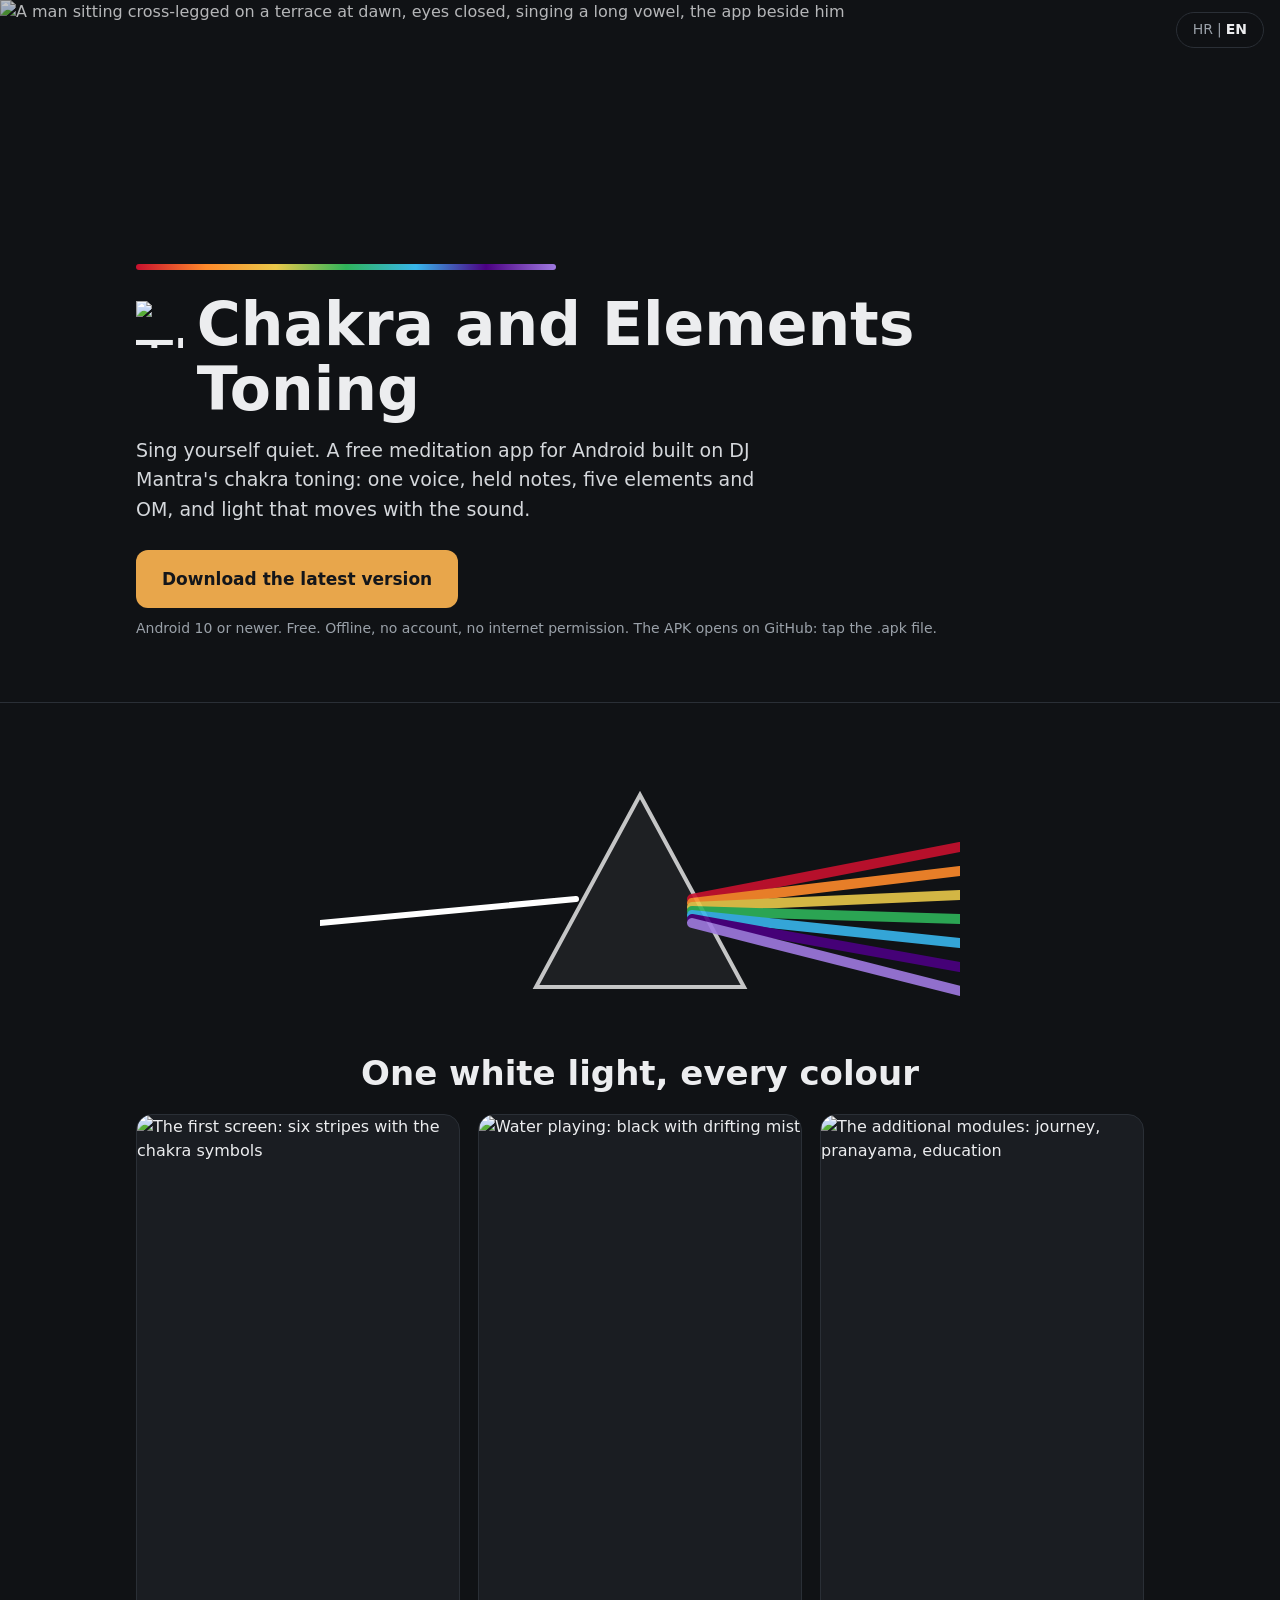
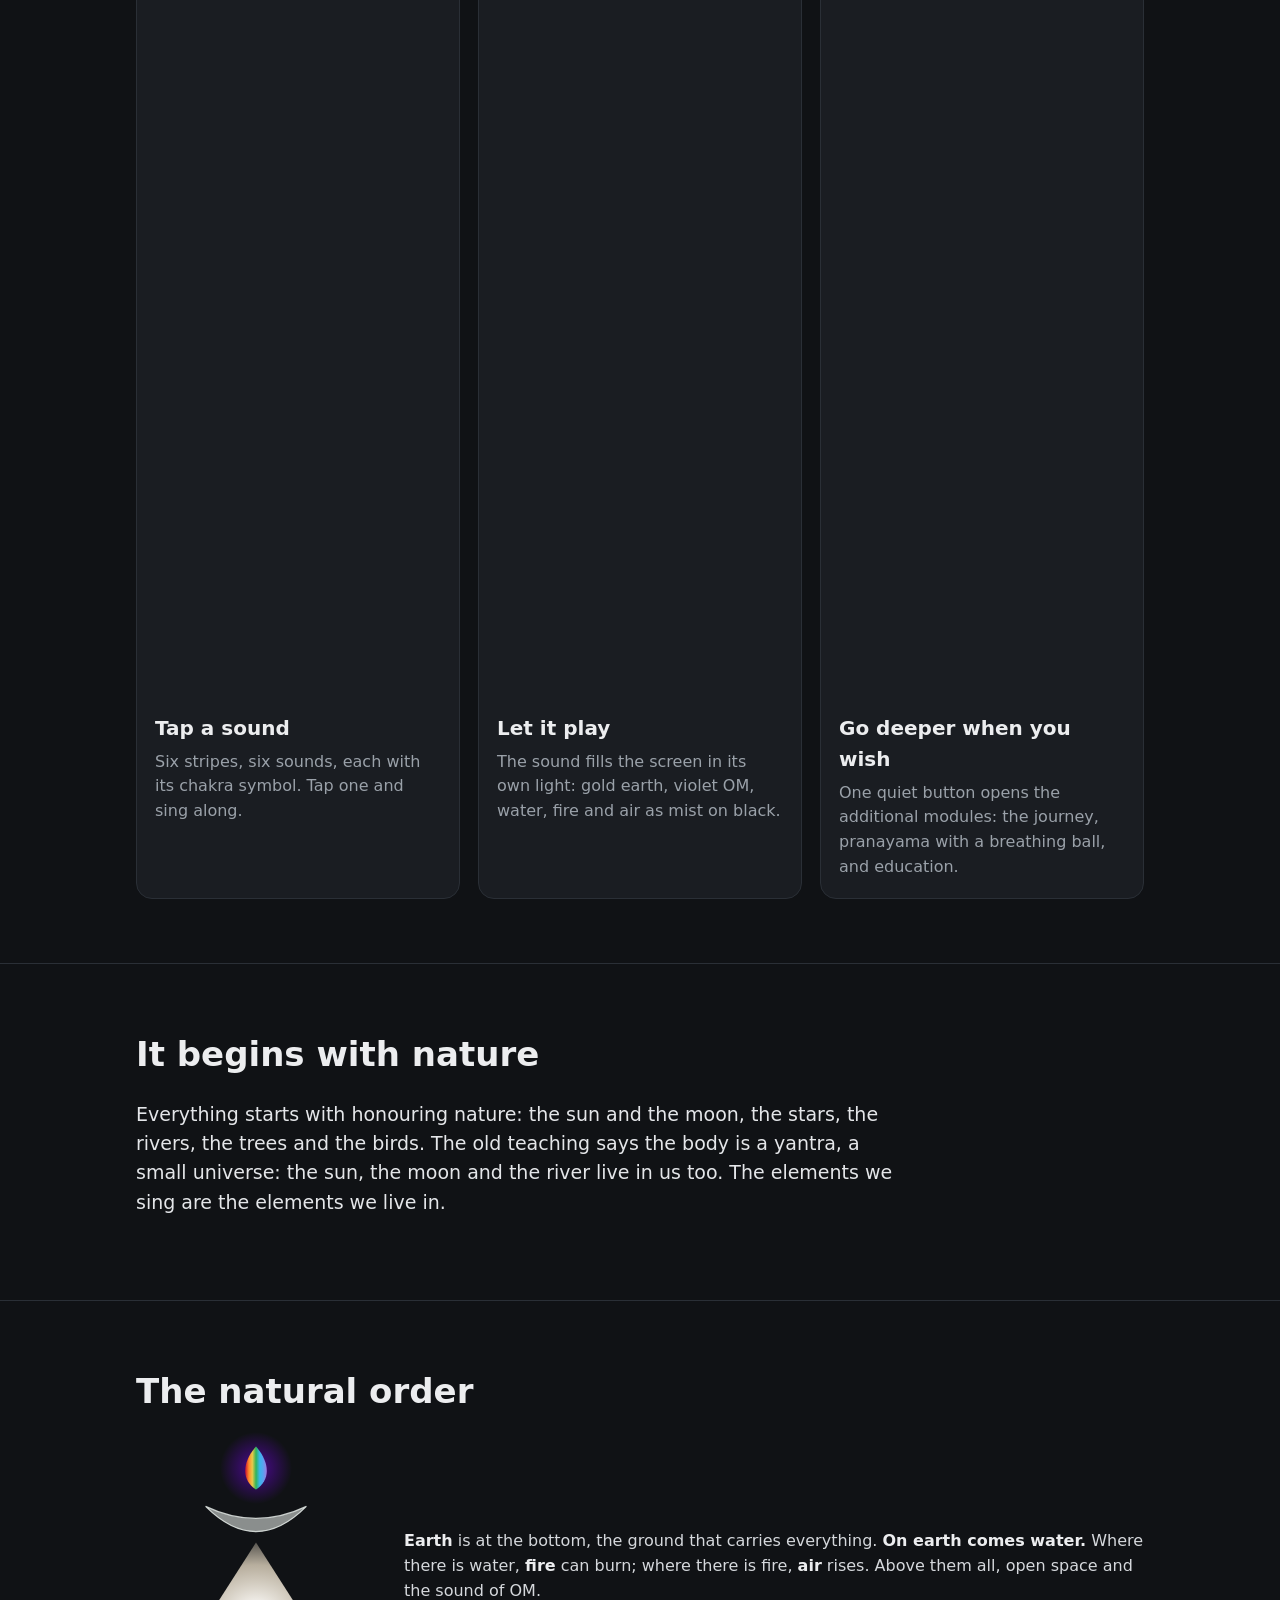
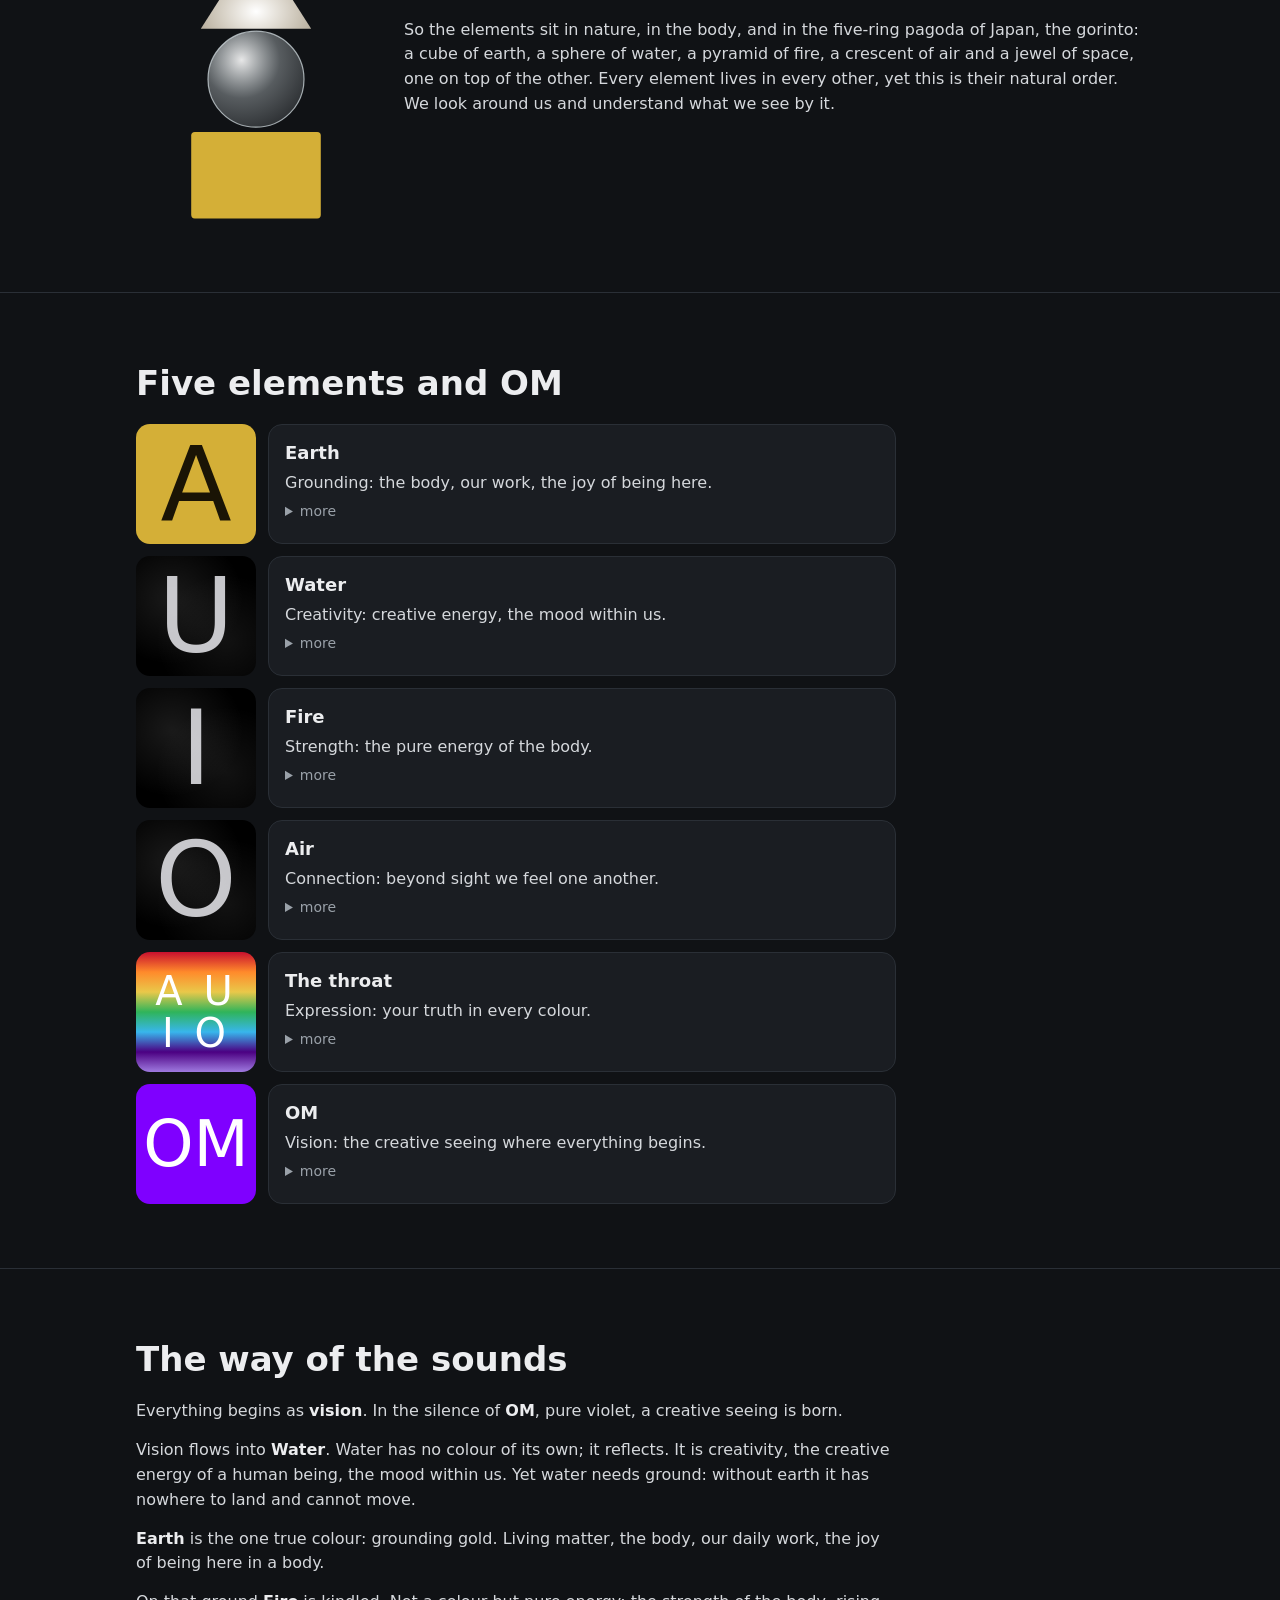
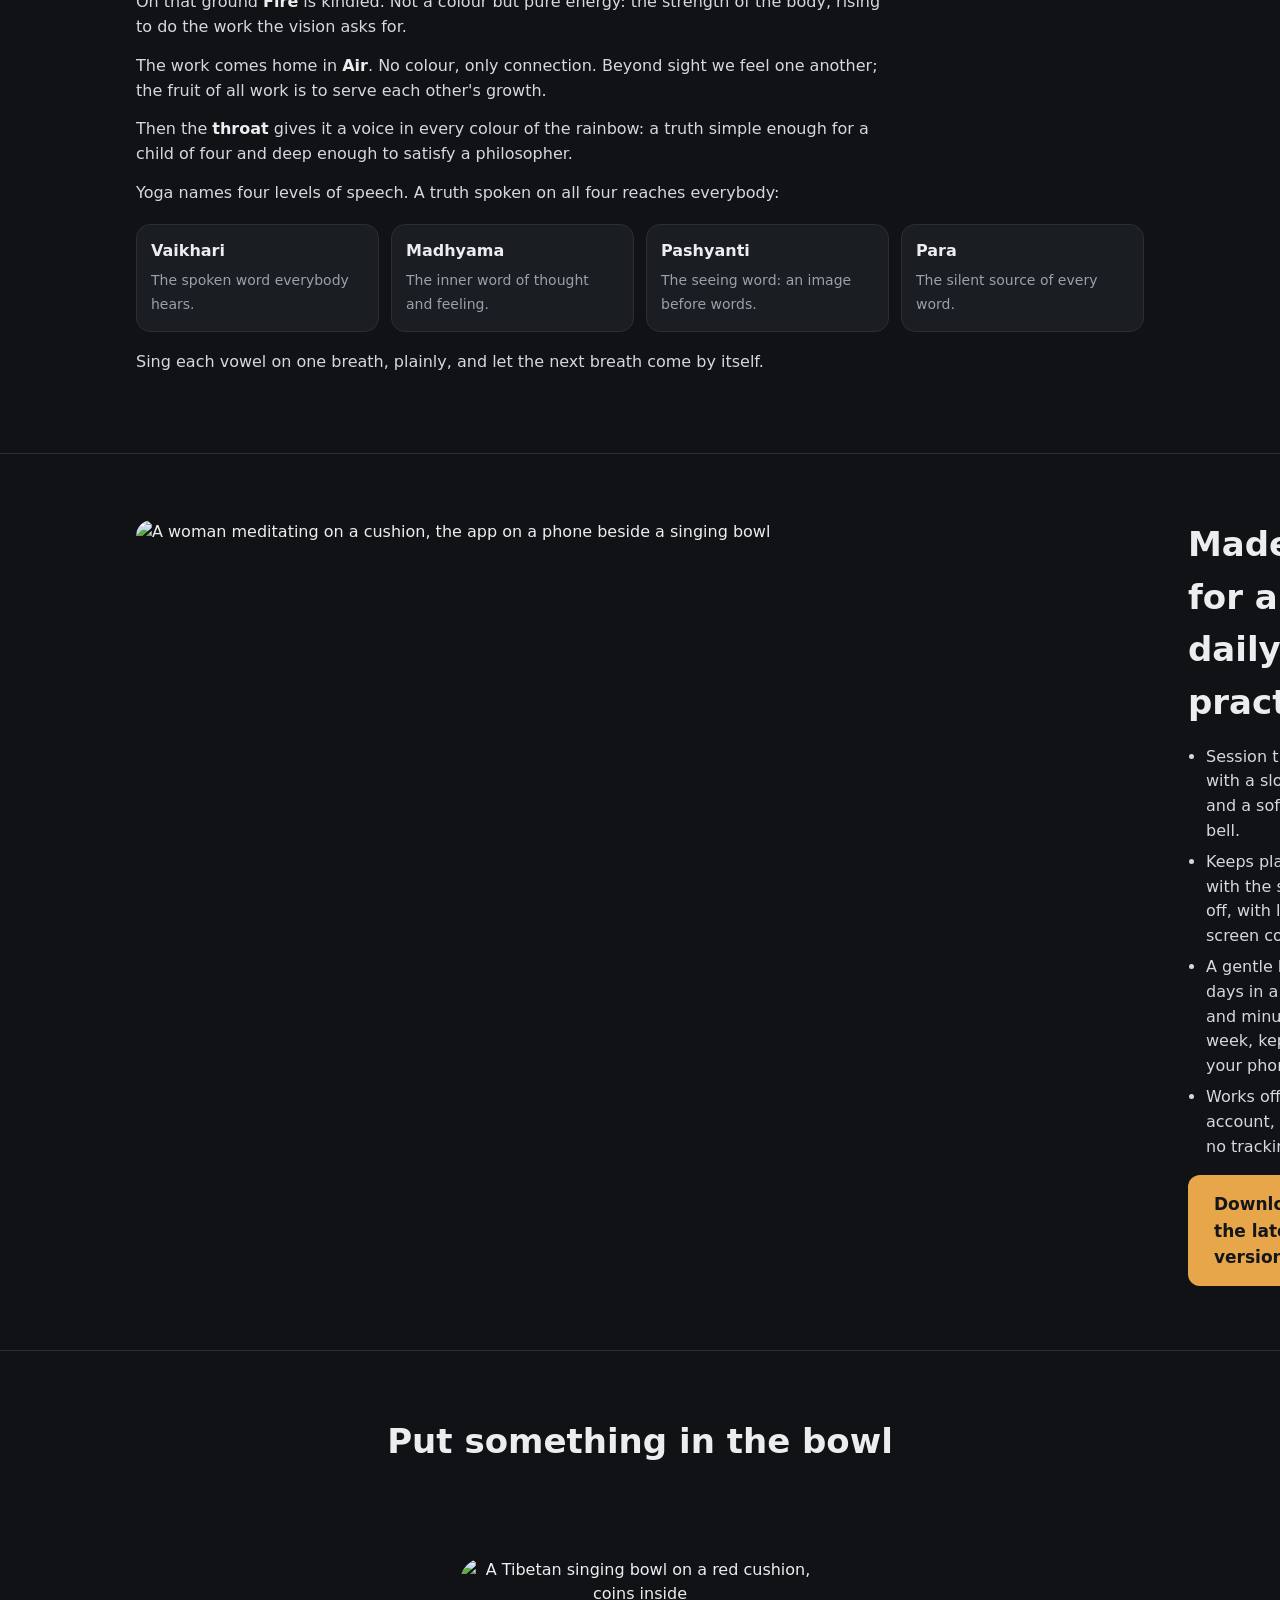
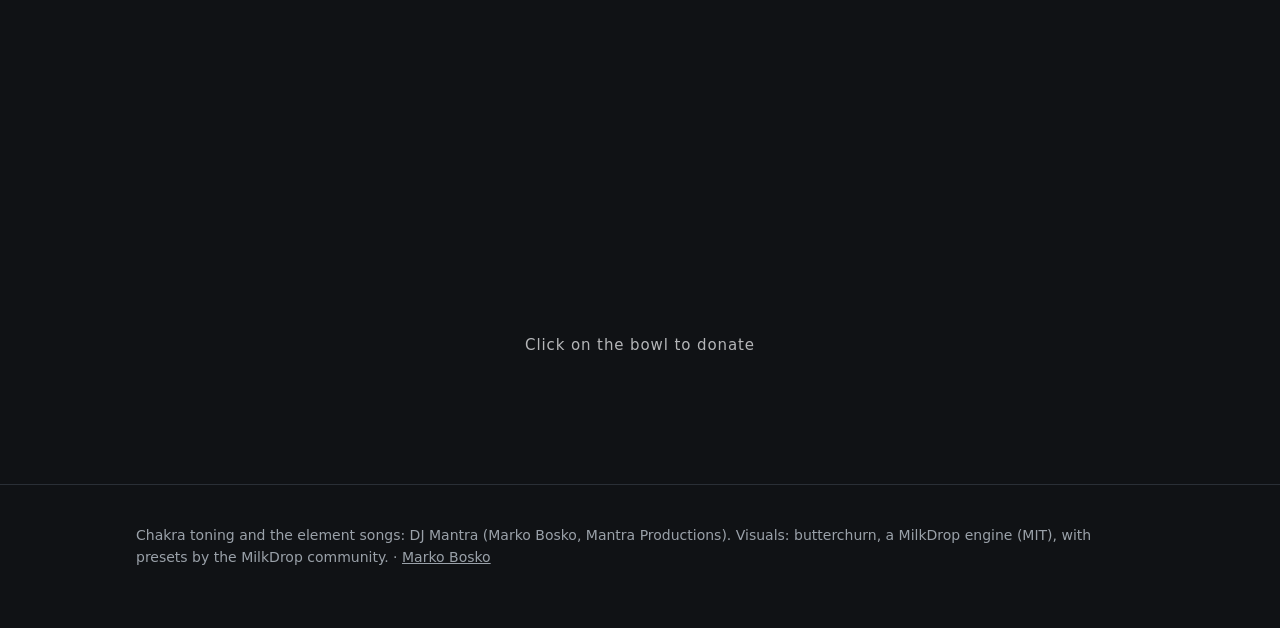
==== site/index.html @ ab8f908b "Site: the icon (six stripes in a circle) beside the title, centred on its first line, same left marg" ====
<!doctype html>
<html lang="en" data-lang="en">
<head>
<meta charset="utf-8">
<meta name="viewport" content="width=device-width, initial-scale=1">
<!-- SEO (MANTRA_MANIFEST kits/seo; TAKEOVER "SEO checklist"): the HR page is generated by tools/build_site.py -->
<title>Chakra and Elements Toning: free chakra toning meditation app for Android</title>
<meta name="description" content="Sing the five elements and OM with DJ Mantra's chakra toning: a guided toning with MilkDrop visuals, element sounds to sing along, a breath circle and a soft bell. Free, offline, no account.">
<link rel="canonical" href="https://chakra-and-elements-toning.pages.dev/">
<link rel="alternate" hreflang="en" href="https://chakra-and-elements-toning.pages.dev/">
<link rel="alternate" hreflang="hr" href="https://chakra-and-elements-toning.pages.dev/hr/">
<link rel="alternate" hreflang="x-default" href="https://chakra-and-elements-toning.pages.dev/">
<meta name="robots" content="index, follow, max-image-preview:large">
<meta name="author" content="Marko Bosko (DJ Mantra), Mantra Productions">
<meta name="theme-color" content="#101215">
<meta property="og:type" content="website">
<meta property="og:site_name" content="Chakra and Elements Toning">
<meta property="og:locale" content="en_US">
<meta property="og:locale:alternate" content="hr_HR">
<meta property="og:url" content="https://chakra-and-elements-toning.pages.dev/">
<meta property="og:title" content="Chakra and Elements Toning: sing the five elements and OM">
<meta property="og:description" content="A free meditation app for Android on DJ Mantra's chakra toning. Offline, no account.">
<meta property="og:image" content="https://chakra-and-elements-toning.pages.dev/img/og.jpg">
<meta property="og:image:width" content="1200">
<meta property="og:image:height" content="630">
<meta property="og:image:alt" content="A man singing a long vowel on a terrace at dawn">
<meta name="twitter:card" content="summary_large_image">
<meta name="twitter:title" content="Chakra and Elements Toning">
<meta name="twitter:description" content="A free meditation app for Android on DJ Mantra's chakra toning. Offline, no account.">
<meta name="twitter:image" content="https://chakra-and-elements-toning.pages.dev/img/og.jpg">
<link rel="icon" href="/favicon.ico?v=4" sizes="any">
<link rel="icon" type="image/svg+xml" href="/logo.svg?v=4">
<link rel="icon" type="image/png" sizes="32x32" href="/favicon-32.png?v=4">
<link rel="icon" type="image/png" sizes="192x192" href="/icon-192.png?v=4">
<link rel="apple-touch-icon" href="/icon-180.png?v=4">
<link rel="preload" as="image" href="/img/hero.webp" type="image/webp" fetchpriority="high">
<script type="application/ld+json">{"@context":"https://schema.org","@graph":[
 {"@type":"MobileApplication","@id":"https://chakra-and-elements-toning.pages.dev/#app","name":"Chakra and Elements Toning","alternateName":"Chakra and Elements Toning (Mantra)","url":"https://chakra-and-elements-toning.pages.dev/","description":"A free meditation app for Android on DJ Mantra's chakra toning: a guided toning with MilkDrop visuals, the five elements and OM to sing along, a breath circle and a soft bell.","applicationCategory":"HealthApplication","applicationSubCategory":"Meditation","operatingSystem":"Android 10+","inLanguage":["en","hr"],"isAccessibleForFree":true,"offers":{"@type":"Offer","price":"0","priceCurrency":"EUR"},"downloadUrl":"https://github.com/markoboskoauroville/CHAKRA_ELEMENTS_TONING/releases/latest","installUrl":"https://github.com/markoboskoauroville/CHAKRA_ELEMENTS_TONING/releases/latest","image":"https://chakra-and-elements-toning.pages.dev/img/og.jpg","screenshot":["https://chakra-and-elements-toning.pages.dev/img/start.webp","https://chakra-and-elements-toning.pages.dev/img/journey.webp","https://chakra-and-elements-toning.pages.dev/img/modules.webp"],"author":{"@id":"https://chakra-and-elements-toning.pages.dev/#marko"},"publisher":{"@id":"https://chakra-and-elements-toning.pages.dev/#org"}},
 {"@type":"Organization","@id":"https://chakra-and-elements-toning.pages.dev/#org","name":"Mantra Productions","url":"https://markobosko.pages.dev","logo":"https://chakra-and-elements-toning.pages.dev/icon-512.png","founder":{"@id":"https://chakra-and-elements-toning.pages.dev/#marko"}},
 {"@type":"Person","@id":"https://chakra-and-elements-toning.pages.dev/#marko","name":"Marko Bosko","alternateName":"DJ Mantra","url":"https://markobosko.pages.dev"},
 {"@type":"WebSite","@id":"https://chakra-and-elements-toning.pages.dev/#site","url":"https://chakra-and-elements-toning.pages.dev/","name":"Chakra and Elements Toning","inLanguage":["en","hr"],"potentialAction":{"@type":"DonateAction","name":"Put something in the bowl","target":"https://revolut.me/mbosko0612"}}
]}</script>
<!-- /SEO -->
<style>
:root{--ground:#101215;--panel:#1A1D22;--line:#2A2F36;--text:#ECEDEF;--dim:#9AA1A9;--amber:#E8A64B;
  --earth:#D4AF37;--water:#DCE6EA;--fire:#FFF1D8;--air:#EEF4F1;--om:#7F00FF;
  --rainbow:linear-gradient(90deg,#C8102E,#FF8A2B,#E9C84A,#2FB45A,#38B6EC,#5AA2F0,#9F7AE0)}
*{box-sizing:border-box}
html,body{margin:0;background:var(--ground);color:var(--text);font-family:system-ui,-apple-system,"Segoe UI",Roboto,sans-serif;line-height:1.55}
img{max-width:100%;display:block}
.wrap{max-width:1040px;margin:0 auto;padding:0 16px}
.hero{position:relative;min-height:min(78vh,760px);padding-top:72px;display:flex;align-items:flex-end;overflow:hidden}
.hero img.bg{position:absolute;inset:0;width:100%;height:100%;object-fit:cover;opacity:.75}
.hero:after{content:"";position:absolute;inset:0;background:linear-gradient(180deg,rgba(16,18,21,0) 35%,rgba(16,18,21,.95))}
.hero .wrap{position:relative;z-index:1;padding-bottom:48px}
h1{font-size:clamp(34px,6vw,60px);line-height:1.08;margin:0 0 14px;font-weight:600}
h2{font-size:clamp(24px,3.6vw,34px);margin:0 0 14px;font-weight:600}
.lead{font-size:19px;color:#D5D8DC;max-width:640px;margin:0 0 26px}
.btn{display:inline-block;background:var(--amber);color:#14161A;font-weight:700;text-decoration:none;padding:16px 26px;border-radius:12px;font-size:17px}
.small{color:var(--dim);font-size:14px;margin-top:10px}
.rainbow{height:6px;width:min(420px,70%);border-radius:3px;margin:0 0 22px;background:linear-gradient(90deg,#C8102E,#FF8A2B,#E9C84A,#2FB45A,#38B6EC,#4B0082,#9F7AE0)}
.prism{display:block;width:100%;max-width:640px;margin:0 auto}
.stripes i{flex:1;height:6px;border-radius:3px;max-width:90px}
section{padding:64px 0;border-top:1px solid var(--line)}
.grid{display:grid;grid-template-columns:repeat(auto-fit,minmax(260px,1fr));gap:18px}
.card{background:var(--panel);border:1px solid var(--line);border-radius:16px;overflow:hidden}
.card img{aspect-ratio:3/4;width:100%;object-fit:cover;object-position:top}
.card .txt{padding:18px}
.card h3{margin:0 0 6px;font-size:20px}
.card p{margin:0;color:var(--dim)}
.el{display:grid;grid-template-columns:repeat(auto-fit,minmax(170px,1fr));gap:12px}
.el div{border-radius:14px;padding:16px;background:var(--panel);border:1px solid var(--line)}
.el b{font-size:30px;font-weight:300;display:block}
.el span{color:var(--dim);font-size:14px}
.split{display:grid;grid-template-columns:1fr 1fr;gap:28px;align-items:center}
@media (max-width:760px){.split{grid-template-columns:1fr}}
ul.feat{padding-left:18px;color:#D5D8DC} ul.feat li{margin:6px 0}
footer{padding:40px 0 60px;color:var(--dim);font-size:14px;border-top:1px solid var(--line)}
footer a{color:var(--dim)}
html[data-lang="en"] [lang="hr"],html[data-lang="hr"] [lang="en"]{display:none}
.langsw{position:fixed;top:12px;right:16px;z-index:50;background:rgba(16,18,21,.7);border:1px solid var(--line);border-radius:999px;padding:6px 12px;font-size:14px;color:var(--dim)}
.langsw a{color:inherit;text-decoration:none;padding:0 4px}
.langsw a.on{color:var(--text);font-weight:700}
.el b.water{color:transparent;background:linear-gradient(180deg,#fff,#9fb3bb 55%,#fff);-webkit-background-clip:text;background-clip:text}
.el b.fire{color:#FFF1D8;text-shadow:0 0 12px rgba(255,241,216,.8)}
.el b.air{color:rgba(238,244,241,.85);text-shadow:0 0 18px rgba(238,244,241,.5)}
.flow p{max-width:760px;color:#D5D8DC;margin:0 0 14px}
.flow b{color:var(--text)}
.levels{display:grid;grid-template-columns:repeat(auto-fit,minmax(200px,1fr));gap:12px;margin:18px 0}
.levels div{background:var(--panel);border:1px solid var(--line);border-radius:14px;padding:14px}
.levels b{display:block;margin-bottom:4px}
.levels span{color:var(--dim);font-size:14px}

.brand{position:absolute;top:12px;left:16px;z-index:50;display:block}
.brand img{display:block;width:40px;height:40px}
.order{display:grid;grid-template-columns:minmax(160px,240px) 1fr;gap:28px;align-items:center}
@media (max-width:640px){.order{grid-template-columns:1fr}.order svg{width:180px;margin:0 auto}}
.order svg{width:100%;height:auto}
.order p{color:#D5D8DC;margin:0 0 14px}
.order b{color:var(--text)}
.nature{font-size:19px;color:#E4E6E9;max-width:760px}

.letters{display:flex;flex-direction:column;gap:12px;max-width:760px}
.lrow{display:flex;gap:12px;align-items:stretch}
.lbox{flex:none;width:120px;height:120px;border-radius:14px;display:flex;align-items:center;justify-content:center;font-weight:300;font-size:104px;line-height:1;overflow:hidden;position:relative}
.lbox .l4{font-size:40px;line-height:1.05;text-align:center;letter-spacing:4px}
.b-earth{background:#D4AF37;color:#1A1405}
.b-mist{background:radial-gradient(ellipse at 30% 35%,rgba(255,255,255,.10),transparent 60%),radial-gradient(ellipse at 75% 70%,rgba(255,255,255,.07),transparent 55%),#000;color:rgba(240,240,245,.82)}
.b-rainbow{background:linear-gradient(180deg,#C8102E,#FF8A2B,#E9C84A,#2FB45A,#38B6EC,#4B0082,#9F7AE0);color:#fff}
.b-om{background:#7F00FF;color:#fff;font-size:64px}
.lexp{flex:1;background:var(--panel);border:1px solid var(--line);border-radius:14px;padding:14px 16px;min-width:0}
.lexp h3{margin:0 0 4px;font-size:18px}
.lexp p{margin:0;color:#D5D8DC}
.lexp details{margin-top:6px} .lexp summary{color:var(--dim);cursor:pointer;font-size:14px}
.lexp details p{margin-top:6px;color:var(--dim)}
@media (max-width:480px){.lbox{width:84px;height:84px;font-size:72px}.lbox .l4{font-size:28px}.b-om{font-size:44px}}

/* the icon on the title's first line, centred on its middle; same left margin as the page (Marko 10.11.2026) */
.titleRow{display:flex;align-items:flex-start;gap:14px;margin:0 0 14px}
.titleRow h1{margin:0}
.titleIcon{flex:none;width:.78em;height:.78em;margin-top:.15em;font-size:clamp(34px,6vw,60px)}
.brand{display:none}
</style>
</head>
<body>
<nav class="langsw" aria-label="Language"><a data-l="hr" href="/hr/" hreflang="hr">HR</a>|<a data-l="en" href="/" hreflang="en">EN</a></nav>
<header class="hero">
  <picture><source srcset="/img/hero.webp" type="image/webp"><img class="bg" src="/img/hero.jpg" width="1024" height="572" fetchpriority="high" alt="A man sitting cross-legged on a terrace at dawn, eyes closed, singing a long vowel, the app beside him"></picture>
  <div class="wrap">
    <div class="rainbow" role="presentation"></div>
    <div class="titleRow"><img class="titleIcon" src="/logo.svg?v=4" width="48" height="48" alt="The app icon: six stripes of the elements in a circle"><h1>Chakra and Elements Toning</h1></div>
    <p class="lead"><span lang="en">Sing yourself quiet. A free meditation app for Android built on DJ Mantra's chakra toning: one voice, held notes, five elements and OM, and light that moves with the sound.</span><span lang="hr">Otpjevaj se u tišinu. Besplatna aplikacija za meditaciju za Android na chakra toningu DJ Mantre: jedan glas, dugi tonovi, pet elemenata i OM, i svjetlo koje se miče sa zvukom.</span></p>
    <a class="btn" href="https://github.com/markoboskoauroville/CHAKRA_ELEMENTS_TONING/releases/latest" data-dl-app="chakratoning"><span lang="en">Download the latest version</span><span lang="hr">Preuzmi najnoviju verziju</span></a>
    <p class="small"><span lang="en">Android 10 or newer. Free. Offline, no account, no internet permission. The APK opens on GitHub: tap the .apk file.</span><span lang="hr">Android 10 ili noviji. Besplatno. Bez interneta, bez računa. APK se otvara na GitHubu: dodirni .apk datoteku.</span></p>
  </div>
</header>

<main>
<section><div class="wrap">
  <svg class="prism" viewBox="0 0 320 140" role="img" aria-label="One white light enters a prism and leaves as a rainbow">
    <line x1="0" y1="78" x2="128" y2="66" stroke="#FFFFFF" stroke-width="3" stroke-linecap="round"/>
    <polygon points="160,14 212,110 108,110" fill="rgba(255,255,255,.06)" stroke="rgba(255,255,255,.75)" stroke-width="2"/>
    <g stroke-width="5" stroke-linecap="round" opacity=".9">
      <line x1="186" y1="66" x2="320" y2="40" stroke="#C8102E"/><line x1="186" y1="68" x2="320" y2="52" stroke="#FF8A2B"/>
      <line x1="186" y1="70" x2="320" y2="64" stroke="#E9C84A"/><line x1="186" y1="72" x2="320" y2="76" stroke="#2FB45A"/>
      <line x1="186" y1="74" x2="320" y2="88" stroke="#38B6EC"/><line x1="186" y1="76" x2="320" y2="100" stroke="#4B0082"/>
      <line x1="186" y1="78" x2="320" y2="112" stroke="#9F7AE0"/>
    </g>
  </svg>
  <h2 style="text-align:center"><span lang="en">One white light, every colour</span><span lang="hr">Jedno bijelo svjetlo, sve boje</span></h2>
  <div class="grid">
    <div class="card"><picture><source srcset="/img/start.webp" type="image/webp"><img src="/img/start.jpg" alt="The first screen: six stripes with the chakra symbols" width="600" height="1180" loading="lazy" decoding="async"></picture><div class="txt"><h3><span lang="en">Tap a sound</span><span lang="hr">Dodirni zvuk</span></h3><p><span lang="en">Six stripes, six sounds, each with its chakra symbol. Tap one and sing along.</span><span lang="hr">Šest pruga, šest zvukova, svaki sa svojim simbolom čakre. Dodirni jedan i pjevaj.</span></p></div></div>
    <div class="card"><picture><source srcset="/img/journey.webp" type="image/webp"><img src="/img/journey.jpg" alt="Water playing: black with drifting mist" width="600" height="1180" loading="lazy" decoding="async"></picture><div class="txt"><h3><span lang="en">Let it play</span><span lang="hr">Pusti da svira</span></h3><p><span lang="en">The sound fills the screen in its own light: gold earth, violet OM, water, fire and air as mist on black.</span><span lang="hr">Zvuk ispuni ekran svojim svjetlom: zlatna zemlja, ljubičasti OM, voda, vatra i zrak kao magla na crnom.</span></p></div></div>
    <div class="card"><picture><source srcset="/img/modules.webp" type="image/webp"><img src="/img/modules.jpg" alt="The additional modules: journey, pranayama, education" width="600" height="1180" loading="lazy" decoding="async"></picture><div class="txt"><h3><span lang="en">Go deeper when you wish</span><span lang="hr">Idi dublje kad želiš</span></h3><p><span lang="en">One quiet button opens the additional modules: the journey, pranayama with a breathing ball, and education.</span><span lang="hr">Jedan tihi gumb otvara dodatne module: putovanje, pranayamu s loptom koja diše i učenje.</span></p></div></div>
  </div>
</div></section>

<section><div class="wrap">
  <h2><span lang="en">It begins with nature</span><span lang="hr">Sve počinje s prirodom</span></h2>
  <p class="nature"><span lang="en">Everything starts with honouring nature: the sun and the moon, the stars, the rivers, the trees and the birds. The old teaching says the body is a yantra, a small universe: the sun, the moon and the river live in us too. The elements we sing are the elements we live in.</span><span lang="hr">Sve počinje s poštovanjem prirode: sunca i mjeseca, zvijezda, rijeka, drveća i ptica. Stara mudrost kaže da je tijelo yantra, mali svemir: sunce, mjesec i rijeka žive i u nama. Elementi koje pjevamo su elementi u kojima živimo.</span></p>
</div></section>

<section><div class="wrap">
  <h2><span lang="en">The natural order</span><span lang="hr">Prirodni red</span></h2>
  <div class="order">
  <svg viewBox="0 0 200 330" role="img" aria-label="The five floors of the elements, earth at the bottom, air and space at the top">
    <defs>
      <linearGradient id="rbw" x1="0" x2="1"><stop offset="0" stop-color="#C8102E"/><stop offset=".17" stop-color="#FF8A2B"/><stop offset=".33" stop-color="#E9C84A"/><stop offset=".5" stop-color="#2FB45A"/><stop offset=".67" stop-color="#38B6EC"/><stop offset=".83" stop-color="#5AA2F0"/><stop offset="1" stop-color="#9F7AE0"/></linearGradient>
      <radialGradient id="wat" cx=".35" cy=".3" r=".8"><stop offset="0" stop-color="#FFFFFF" stop-opacity=".9"/><stop offset=".5" stop-color="#DCE6EA" stop-opacity=".35"/><stop offset="1" stop-color="#DCE6EA" stop-opacity=".12"/></radialGradient>
      <radialGradient id="fir" cx=".5" cy=".8" r=".9"><stop offset="0" stop-color="#FFFFFF"/><stop offset=".6" stop-color="#FFF1D8" stop-opacity=".7"/><stop offset="1" stop-color="#FFF1D8" stop-opacity=".15"/></radialGradient>
      <radialGradient id="om" cx=".5" cy=".5" r=".5"><stop offset="0" stop-color="#7F00FF" stop-opacity=".55"/><stop offset="1" stop-color="#7F00FF" stop-opacity="0"/></radialGradient>
    </defs>
    <circle cx="100" cy="30" r="30" fill="url(#om)"/>
    <g class="floor" data-el="ether"><path d="M100,12 C112,26 112,40 100,48 C88,40 88,26 100,12 Z" fill="url(#rbw)"/></g>
    <g class="floor" data-el="air"><path d="M58,62 Q100,104 142,62 Q100,82 58,62 Z" fill="#EEF4F1" fill-opacity=".55" stroke="#EEF4F1" stroke-opacity=".8"/></g>
    <g class="floor" data-el="fire"><path d="M100,92 L146,164 L54,164 Z" fill="url(#fir)"/></g>
    <g class="floor" data-el="water"><circle cx="100" cy="206" r="40" fill="url(#wat)" stroke="#DCE6EA" stroke-opacity=".7"/></g>
    <g class="floor" data-el="earth"><rect x="46" y="250" width="108" height="72" rx="3" fill="#D4AF37"/></g>
  </svg>
  <div>
    <p><span lang="en"><b>Earth</b> is at the bottom, the ground that carries everything. <b>On earth comes water.</b> Where there is water, <b>fire</b> can burn; where there is fire, <b>air</b> rises. Above them all, open space and the sound of OM.</span><span lang="hr"><b>Zemlja</b> je na dnu, tlo koje sve nosi. <b>Na zemlju dolazi voda.</b> Gdje ima vode, može gorjeti <b>vatra</b>; gdje ima vatre, diže se <b>zrak</b>. Iznad svega otvoreni prostor i zvuk Oma.</span></p>
    <p><span lang="en">So the elements sit in nature, in the body, and in the five-ring pagoda of Japan, the gorinto: a cube of earth, a sphere of water, a pyramid of fire, a crescent of air and a jewel of space, one on top of the other. Every element lives in every other, yet this is their natural order. We look around us and understand what we see by it.</span><span lang="hr">Tako elementi stoje u prirodi, u tijelu i u japanskoj pagodi od pet prstenova, gorinto: kocka zemlje, kugla vode, piramida vatre, polumjesec zraka i dragulj prostora, jedno na drugom. Svaki element živi u svakom drugom, ali ovo je njihov prirodni red. Gledamo oko sebe i po njemu razumijemo ono što vidimo.</span></p>
  </div>
  </div>
</div></section>

<section><div class="wrap">
  <h2><span lang="en">Five elements and OM</span><span lang="hr">Pet elemenata i OM</span></h2>
  <div class="letters">
    <div class="lrow">
      <div class="lbox b-earth" aria-hidden="true">A</div>
      <div class="lexp"><h3><span lang="en">Earth</span><span lang="hr">Zemlja</span></h3><p><span lang="en">Grounding: the body, our work, the joy of being here.</span><span lang="hr">Uzemljenje: tijelo, naš rad, radost što smo ovdje.</span></p>
        <details><summary><span lang="en">more</span><span lang="hr">više</span></summary><p><span lang="en">Gold, the one true colour. Living matter carries everything else; without ground, water has nowhere to land.</span><span lang="hr">Zlato, jedina prava boja. Živa materija nosi sve ostalo; bez tla voda nema gdje sletjeti.</span></p></details></div>
    </div>
    <div class="lrow">
      <div class="lbox b-mist" aria-hidden="true">U</div>
      <div class="lexp"><h3><span lang="en">Water</span><span lang="hr">Voda</span></h3><p><span lang="en">Creativity: creative energy, the mood within us.</span><span lang="hr">Kreativnost: stvaralačka energija, raspoloženje u nama.</span></p>
        <details><summary><span lang="en">more</span><span lang="hr">više</span></summary><p><span lang="en">No colour of its own, only reflection. It takes the shape of what holds it, and flows when it has ground to move on.</span><span lang="hr">Bez svoje boje, samo odraz. Poprima oblik onoga što je drži i teče kad ima tlo po kojem se kreće.</span></p></details></div>
    </div>
    <div class="lrow">
      <div class="lbox b-mist" aria-hidden="true">I</div>
      <div class="lexp"><h3><span lang="en">Fire</span><span lang="hr">Vatra</span></h3><p><span lang="en">Strength: the pure energy of the body.</span><span lang="hr">Snaga: čista energija tijela.</span></p>
        <details><summary><span lang="en">more</span><span lang="hr">više</span></summary><p><span lang="en">Not a colour but energy, kindled to do the work the vision asks for.</span><span lang="hr">Nije boja nego energija, upaljena da obavi posao koji vizija traži.</span></p></details></div>
    </div>
    <div class="lrow">
      <div class="lbox b-mist" aria-hidden="true">O</div>
      <div class="lexp"><h3><span lang="en">Air</span><span lang="hr">Zrak</span></h3><p><span lang="en">Connection: beyond sight we feel one another.</span><span lang="hr">Povezanost: iza vida osjećamo jedni druge.</span></p>
        <details><summary><span lang="en">more</span><span lang="hr">više</span></summary><p><span lang="en">No colour, only connection. The fruit of all work: we serve each other's growth.</span><span lang="hr">Bez boje, samo povezanost. Plod svakog rada: služimo rastu jedni drugih.</span></p></details></div>
    </div>
    <div class="lrow">
      <div class="lbox b-rainbow" aria-hidden="true"><span class="l4">A U<br>I O</span></div>
      <div class="lexp"><h3><span lang="en">The throat</span><span lang="hr">Grlo</span></h3><p><span lang="en">Expression: your truth in every colour.</span><span lang="hr">Izražavanje: tvoja istina u svim bojama.</span></p>
        <details><summary><span lang="en">more</span><span lang="hr">više</span></summary><p><span lang="en">Yoga knows four levels of speech, Vaikhari, Madhyama, Pashyanti and Para: a truth simple enough for a child of four and deep enough for a philosopher.</span><span lang="hr">Joga poznaje četiri razine govora, Vaikhari, Madhyama, Pashyanti i Para: istina dovoljno jednostavna za dijete od četiri godine i dovoljno duboka za filozofa.</span></p></details></div>
    </div>
    <div class="lrow">
      <div class="lbox b-om" aria-hidden="true">OM</div>
      <div class="lexp"><h3><span lang="en">OM</span><span lang="hr">OM</span></h3><p><span lang="en">Vision: the creative seeing where everything begins.</span><span lang="hr">Vizija: stvaralačko viđenje gdje sve počinje.</span></p>
        <details><summary><span lang="en">more</span><span lang="hr">više</span></summary><p><span lang="en">Pure violet. From vision flows water, earth carries it, fire does the work, air connects, the throat speaks.</span><span lang="hr">Čista ljubičasta. Iz vizije teče voda, zemlja je nosi, vatra radi, zrak povezuje, grlo govori.</span></p></details></div>
    </div>
  </div>
</div></section>

<section class="flow"><div class="wrap">
  <h2><span lang="en">The way of the sounds</span><span lang="hr">Put zvukova</span></h2>
  <p><span lang="en">Everything begins as <b>vision</b>. In the silence of <b>OM</b>, pure violet, a creative seeing is born.</span><span lang="hr">Sve počinje kao <b>vizija</b>. U tišini <b>Oma</b>, čiste ljubičaste, rađa se stvaralačko viđenje.</span></p>
  <p><span lang="en">Vision flows into <b>Water</b>. Water has no colour of its own; it reflects. It is creativity, the creative energy of a human being, the mood within us. Yet water needs ground: without earth it has nowhere to land and cannot move.</span><span lang="hr">Vizija se ulijeva u <b>Vodu</b>. Voda nema svoju boju, ona odražava. Ona je kreativnost, stvaralačka energija čovjeka, raspoloženje u nama. Ali voda treba tlo: bez zemlje nema gdje sletjeti i ne može teći.</span></p>
  <p><span lang="en"><b>Earth</b> is the one true colour: grounding gold. Living matter, the body, our daily work, the joy of being here in a body.</span><span lang="hr"><b>Zemlja</b> je jedina prava boja: zlato koje uzemljuje. Živa materija, tijelo, naš svakodnevni rad, radost što smo ovdje u tijelu.</span></p>
  <p><span lang="en">On that ground <b>Fire</b> is kindled. Not a colour but pure energy: the strength of the body, rising to do the work the vision asks for.</span><span lang="hr">Na tom tlu pali se <b>Vatra</b>. Nije boja nego čista energija: snaga tijela koja se diže da obavi posao koji vizija traži.</span></p>
  <p><span lang="en">The work comes home in <b>Air</b>. No colour, only connection. Beyond sight we feel one another; the fruit of all work is to serve each other's growth.</span><span lang="hr">Rad se vraća kući u <b>Zrak</b>. Bez boje, samo povezanost. Iza vida osjećamo jedni druge; plod svakog rada je da služimo rastu jedni drugih.</span></p>
  <p><span lang="en">Then the <b>throat</b> gives it a voice in every colour of the rainbow: a truth simple enough for a child of four and deep enough to satisfy a philosopher.</span><span lang="hr">Onda mu <b>grlo</b> daje glas u svim bojama duge: istina dovoljno jednostavna za dijete od četiri godine i dovoljno duboka da zadovolji filozofa.</span></p>
  <p><span lang="en">Yoga names four levels of speech. A truth spoken on all four reaches everybody:</span><span lang="hr">Joga poznaje četiri razine govora. Istina izgovorena na sve četiri dopire do svakoga:</span></p>
  <div class="levels">
    <div><b>Vaikhari</b><span><span lang="en">The spoken word everybody hears.</span><span lang="hr">Izgovorena riječ koju svi čuju.</span></span></div>
    <div><b>Madhyama</b><span><span lang="en">The inner word of thought and feeling.</span><span lang="hr">Unutarnja riječ misli i osjećaja.</span></span></div>
    <div><b>Pashyanti</b><span><span lang="en">The seeing word: an image before words.</span><span lang="hr">Riječ koja vidi: slika prije riječi.</span></span></div>
    <div><b>Para</b><span><span lang="en">The silent source of every word.</span><span lang="hr">Tihi izvor svake riječi.</span></span></div>
  </div>
  <p><span lang="en">Sing each vowel on one breath, plainly, and let the next breath come by itself.</span><span lang="hr">Pjevaj svaki vokal na jedan dah, jednostavno, i pusti da sljedeći dah dođe sam.</span></p>
</div></section>

<section><div class="wrap split">
  <picture><source srcset="/img/lifestyle.webp" type="image/webp"><img src="/img/lifestyle.jpg" width="1024" height="765" loading="lazy" decoding="async" alt="A woman meditating on a cushion, the app on a phone beside a singing bowl" style="border-radius:16px;height:auto"></picture>
  <div>
    <h2><span lang="en">Made for a daily practice</span><span lang="hr">Za svakodnevnu praksu</span></h2>
    <ul class="feat">
      <li><span lang="en">Session timer with a slow fade and a soft bowl bell.</span><span lang="hr">Mjerač vremena s polaganim utišavanjem i nježnim zvonom zdjele.</span></li>
      <li><span lang="en">Keeps playing with the screen off, with lock-screen controls.</span><span lang="hr">Svira i s ugašenim ekranom, s kontrolama na zaključanom ekranu.</span></li>
      <li><span lang="en">A gentle log: days in a row and minutes this week, kept on your phone only.</span><span lang="hr">Nježan dnevnik: dani zaredom i minute ovog tjedna, samo na tvom telefonu.</span></li>
      <li><span lang="en">Works offline. No account, no ads, no tracking.</span><span lang="hr">Radi bez interneta. Bez računa, bez reklama, bez praćenja.</span></li>
    </ul>
    <a class="btn" href="https://github.com/markoboskoauroville/CHAKRA_ELEMENTS_TONING/releases/latest" data-dl-app="chakratoning"><span lang="en">Download the latest version</span><span lang="hr">Preuzmi najnoviju verziju</span></a>
  </div>
</div></section>

<!-- THE MANTRA PAYMENT GATEWAY, the donation bowl (MANTRA_MANIFEST modules/donation-bowl.md, payment-links.md).
     Step 1, on the page: only the title and the Tibetan bowl (a photoreal Nano Banana Pro render).
     Step 2, after a tap: the bowl rings (a singing bowl synthesised in the browser, nothing downloaded), fades away, and
     the giving panel takes its place: a "Give with Revolut" button, his Revolut QR code, a way back to the bowl.
     Paste this block into the page; put tibetan-bowl.jpg and revolut-qr.png in the page's img/ folder.
     Self-contained: its own styles (scoped to .mantra-bowl) and script; no library, no tracking. -->
<section class="mantra-bowl" data-revolut="https://revolut.me/mbosko0612" aria-label="Support Marko Mantra">
  <style>
    .mantra-bowl { --brass: #f3c97a; --glow: rgba(255, 196, 120, .45); --card: #292c2f; text-align: center; padding: 64px 16px; }
    .mantra-bowl h2 { margin: 0 0 26px; }
    .mantra-bowl .stage { position: relative; display: grid; place-items: center; min-height: 380px; aspect-ratio: auto; background: none; overflow: visible; border-radius: 0; }
    .mantra-bowl .stage > * { grid-area: 1 / 1; transition: opacity .9s ease, transform .9s ease; }
    .mantra-bowl .bowl { background: none; border: 0; padding: 0; cursor: pointer; position: relative; color: inherit; font: inherit; -webkit-tap-highlight-color: transparent; }
    .mantra-bowl .bowl:focus-visible { outline: 2px solid var(--brass); outline-offset: 8px; border-radius: 24px; }
    .mantra-bowl .bowl img { width: min(360px, 82vw); height: auto; display: block; border-radius: 24px; transition: transform .4s ease, filter .4s ease; }
    .mantra-bowl .hint { display: block; margin-top: 16px; font-size: 15px; letter-spacing: .06em; opacity: .75; }
    .mantra-bowl .bowl:hover img { transform: translateY(-3px); filter: brightness(1.08); }
    .mantra-bowl .ring { position: absolute; left: 50%; top: 36%; width: 60%; aspect-ratio: 3 / 1; border: 2px solid var(--glow); border-radius: 50%;
      transform: translate(-50%, -50%) scale(.6); opacity: 0; pointer-events: none; }
    .mantra-bowl.ringing .ring { animation: mantra-bowl-ring 2.4s ease-out forwards; }
    .mantra-bowl.ringing .ring.r2 { animation-delay: .5s; }
    .mantra-bowl.ringing .ring.r3 { animation-delay: 1s; }
    @keyframes mantra-bowl-ring { 0% { opacity: .9; transform: translate(-50%, -50%) scale(.6); } 100% { opacity: 0; transform: translate(-50%, -50%) scale(2.2); } }
    /* step 2: the bowl gives way to the panel */
    .mantra-bowl.giving .bowl { opacity: 0; transform: scale(.94); pointer-events: none; }
    .mantra-bowl .panel { opacity: 0; transform: translateY(14px); pointer-events: none; width: min(420px, 92vw); }
    .mantra-bowl.giving .panel { opacity: 1; transform: none; pointer-events: auto; transition-delay: .35s; }
    .mantra-bowl .give { display: inline-flex; align-items: center; justify-content: center; gap: 10px; width: 100%; padding: 18px 22px; border-radius: 999px;
      background: linear-gradient(90deg, #f3c97a, #fff0c4, #f3c97a); color: #1a1206; font-weight: 700; font-size: 17px; text-decoration: none;
      box-shadow: 0 0 30px var(--glow); box-sizing: border-box; }
    .mantra-bowl .qr { margin: 22px auto 0; background: var(--card); border-radius: 22px; padding: 22px; width: min(260px, 70vw); box-sizing: border-box; }
    .mantra-bowl .qr img { width: 100%; height: auto; display: block; }
    .mantra-bowl .small { font-size: 14px; opacity: .7; margin: 14px 0 0; }
    .mantra-bowl .back { background: none; border: 0; color: inherit; opacity: .6; font-size: 14px; margin-top: 18px; cursor: pointer; text-decoration: underline; }
    @media (prefers-reduced-motion: reduce) { .mantra-bowl.ringing .ring { animation: none; } .mantra-bowl .stage > * { transition: none; } }
  </style>
  <h2><span lang="en">Put something in the bowl</span><span lang="hr">Stavi nešto u zdjelu</span></h2>
  <div class="stage">
    <button type="button" class="bowl" aria-label="Click on the bowl to donate">
      <span class="ring"></span><span class="ring r2"></span><span class="ring r3"></span>
      <img src="/img/tibetan-bowl.webp" loading="lazy" decoding="async" width="900" height="900" alt="A Tibetan singing bowl on a red cushion, coins inside">
      <span class="hint">Click on the bowl to donate</span>
    </button>
    <div class="panel" aria-hidden="true" inert>
      <a class="give" href="https://revolut.me/mbosko0612" target="_blank" rel="noopener">Give with Revolut →</a>
      <p class="small">Any amount, by card or Revolut. No Revolut account needed. It goes straight to Marko.</p>
      <div class="qr"><img src="/img/revolut-qr.png" alt="Revolut QR code for @mbosko0612" width="620" height="760"></div>
      <p class="small">On a computer? Scan it with your phone.</p>
      <button type="button" class="back">back to the bowl</button>
    </div>
  </div>
  <script>
  (() => {
    const box = document.currentScript.closest('.mantra-bowl');
    const bowl = box.querySelector('.bowl'), panel = box.querySelector('.panel');
    box.querySelector('.give').href = box.dataset.revolut;
    // A singing bowl's voice: a low fundamental with inharmonic partials (about 1, 2.76, 5.4, 8.9 times), each a pair a
    // few tenths of a hertz apart so the tone beats, a soft strike and a long fading hum.
    function ring() {
      const Ctx = window.AudioContext || window.webkitAudioContext; if (!Ctx) return;
      const ac = new Ctx(), now = ac.currentTime, out = ac.createGain();
      out.gain.value = 0.32; out.connect(ac.destination);
      [[1, 1, 9], [2.76, .5, 6], [5.4, .25, 4], [8.93, .12, 2.5]].forEach(([k, amp, dur]) => {
        [0, 0.6].forEach(detune => {
          const o = ac.createOscillator(), g = ac.createGain();
          o.type = 'sine'; o.frequency.value = 196 * k + detune;
          g.gain.setValueAtTime(0, now);
          g.gain.linearRampToValueAtTime(amp / 2, now + 0.02);
          g.gain.exponentialRampToValueAtTime(0.0001, now + dur);
          o.connect(g); g.connect(out); o.start(now); o.stop(now + dur + 0.1);
        });
      });
      setTimeout(() => ac.close(), 10000);
    }
    bowl.addEventListener('click', () => {
      ring();
      box.classList.remove('ringing'); void box.offsetWidth; box.classList.add('ringing');
      // the bowl sounds first, then gives way to the panel
      setTimeout(() => { box.classList.add('giving'); panel.setAttribute('aria-hidden', 'false'); panel.inert = false; bowl.setAttribute('aria-hidden', 'true'); }, 1300);
    });
    box.querySelector('.back').addEventListener('click', () => {
      box.classList.remove('giving', 'ringing'); panel.setAttribute('aria-hidden', 'true'); panel.inert = true; bowl.removeAttribute('aria-hidden');
    });
  })();
  </script>
</section>

</main>

<footer><div class="wrap">
  Chakra toning and the element songs: DJ Mantra (Marko Bosko, Mantra Productions). Visuals: butterchurn, a MilkDrop engine (MIT), with presets by the MilkDrop community.
  · <a href="https://markobosko.pages.dev/#/kod">Marko Bosko</a>
</div></footer>
<script>
// HR | EN, upper right: two pages (/ and /hr/, hreflang), the chosen one remembered; a first visit from a Croatian
// browser on / is offered /hr/ once
(function(){ var cur=document.documentElement.getAttribute("data-lang"), k="cet-lang";
  document.querySelectorAll(".langsw a").forEach(function(a){ a.classList.toggle("on", a.dataset.l===cur);
    a.addEventListener("click", function(){ try{ localStorage.setItem(k,a.dataset.l); }catch(e){} }); });
  try{ var l=localStorage.getItem(k); if(!l && cur==="en" && (navigator.language||"").toLowerCase().indexOf("hr")===0){ localStorage.setItem(k,"hr"); location.replace("/hr/"); } }catch(e){}
})();
</script>
<script src="https://mantra-downloads.marko-bosko-925.workers.dev/counter.js" defer></script>
<script src="https://speechifykeys.pages.dev/speechify-keys.js" defer></script>
</body>
</html>
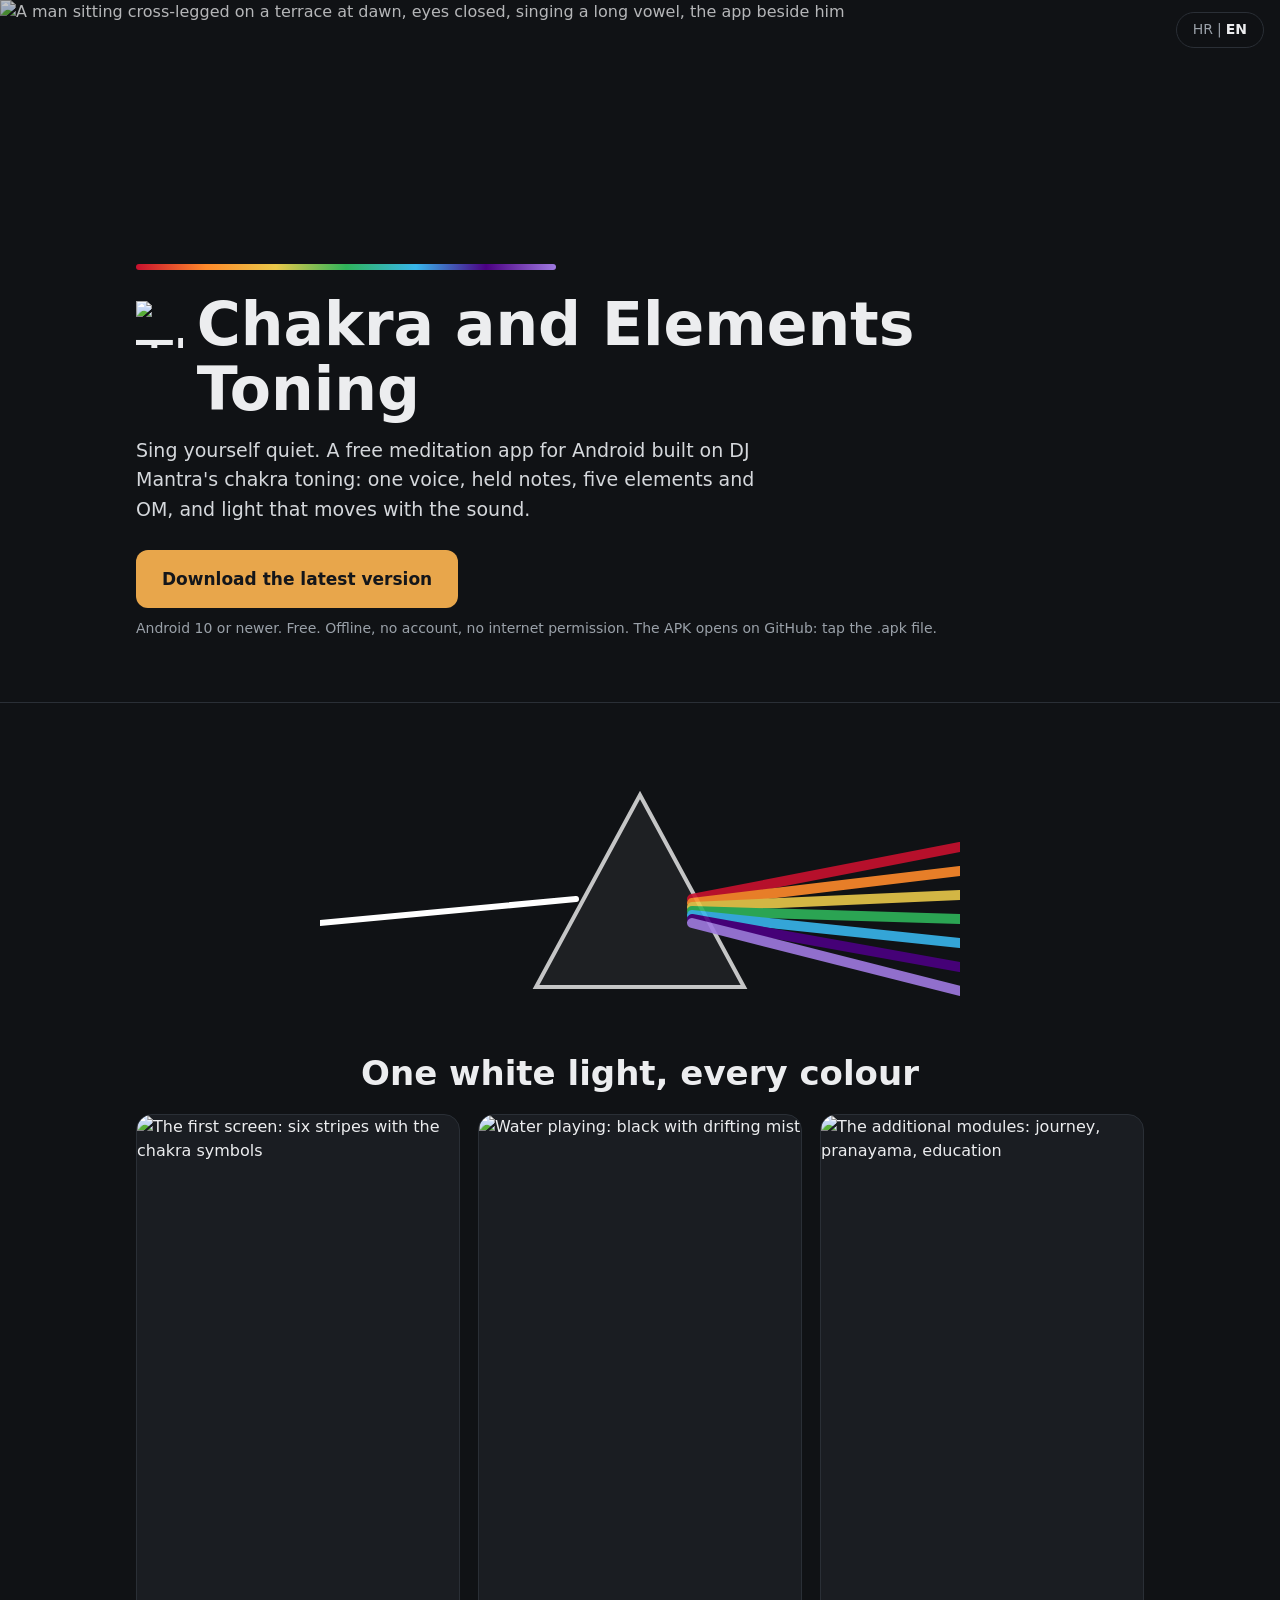
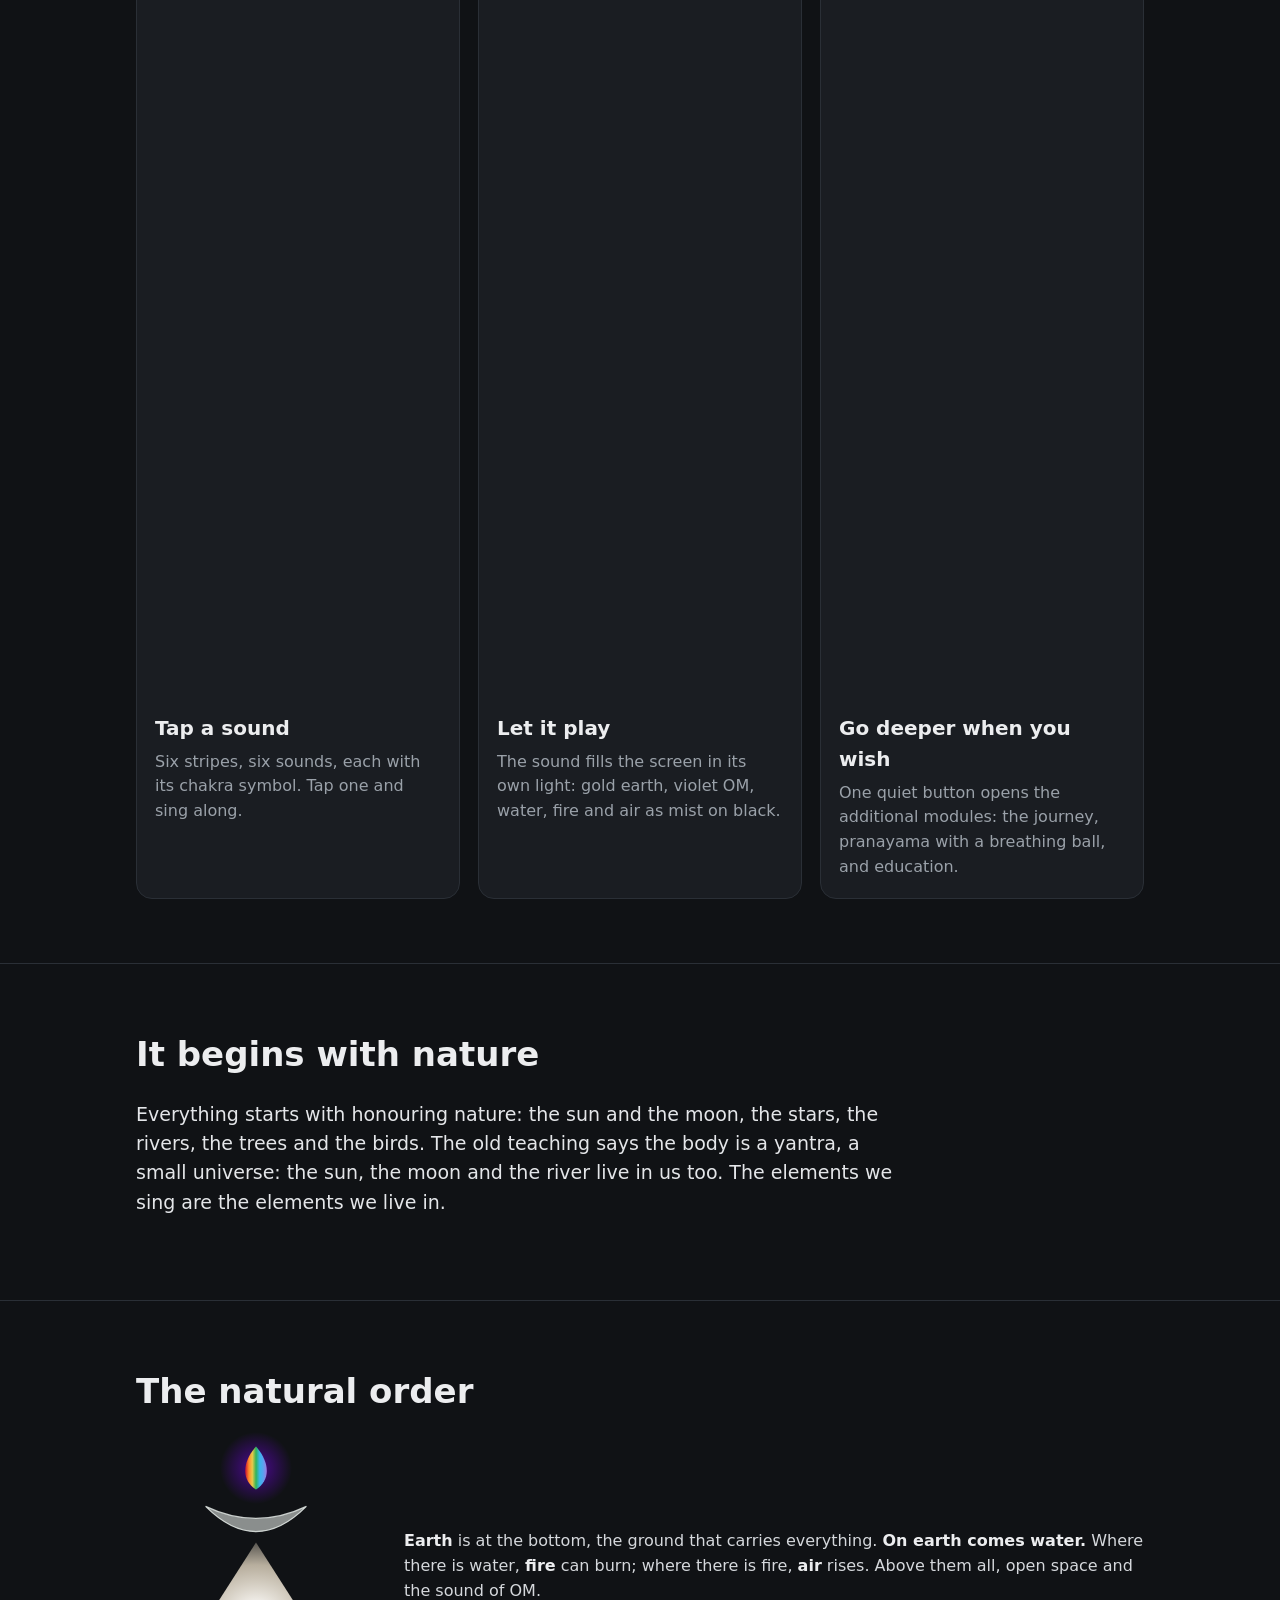
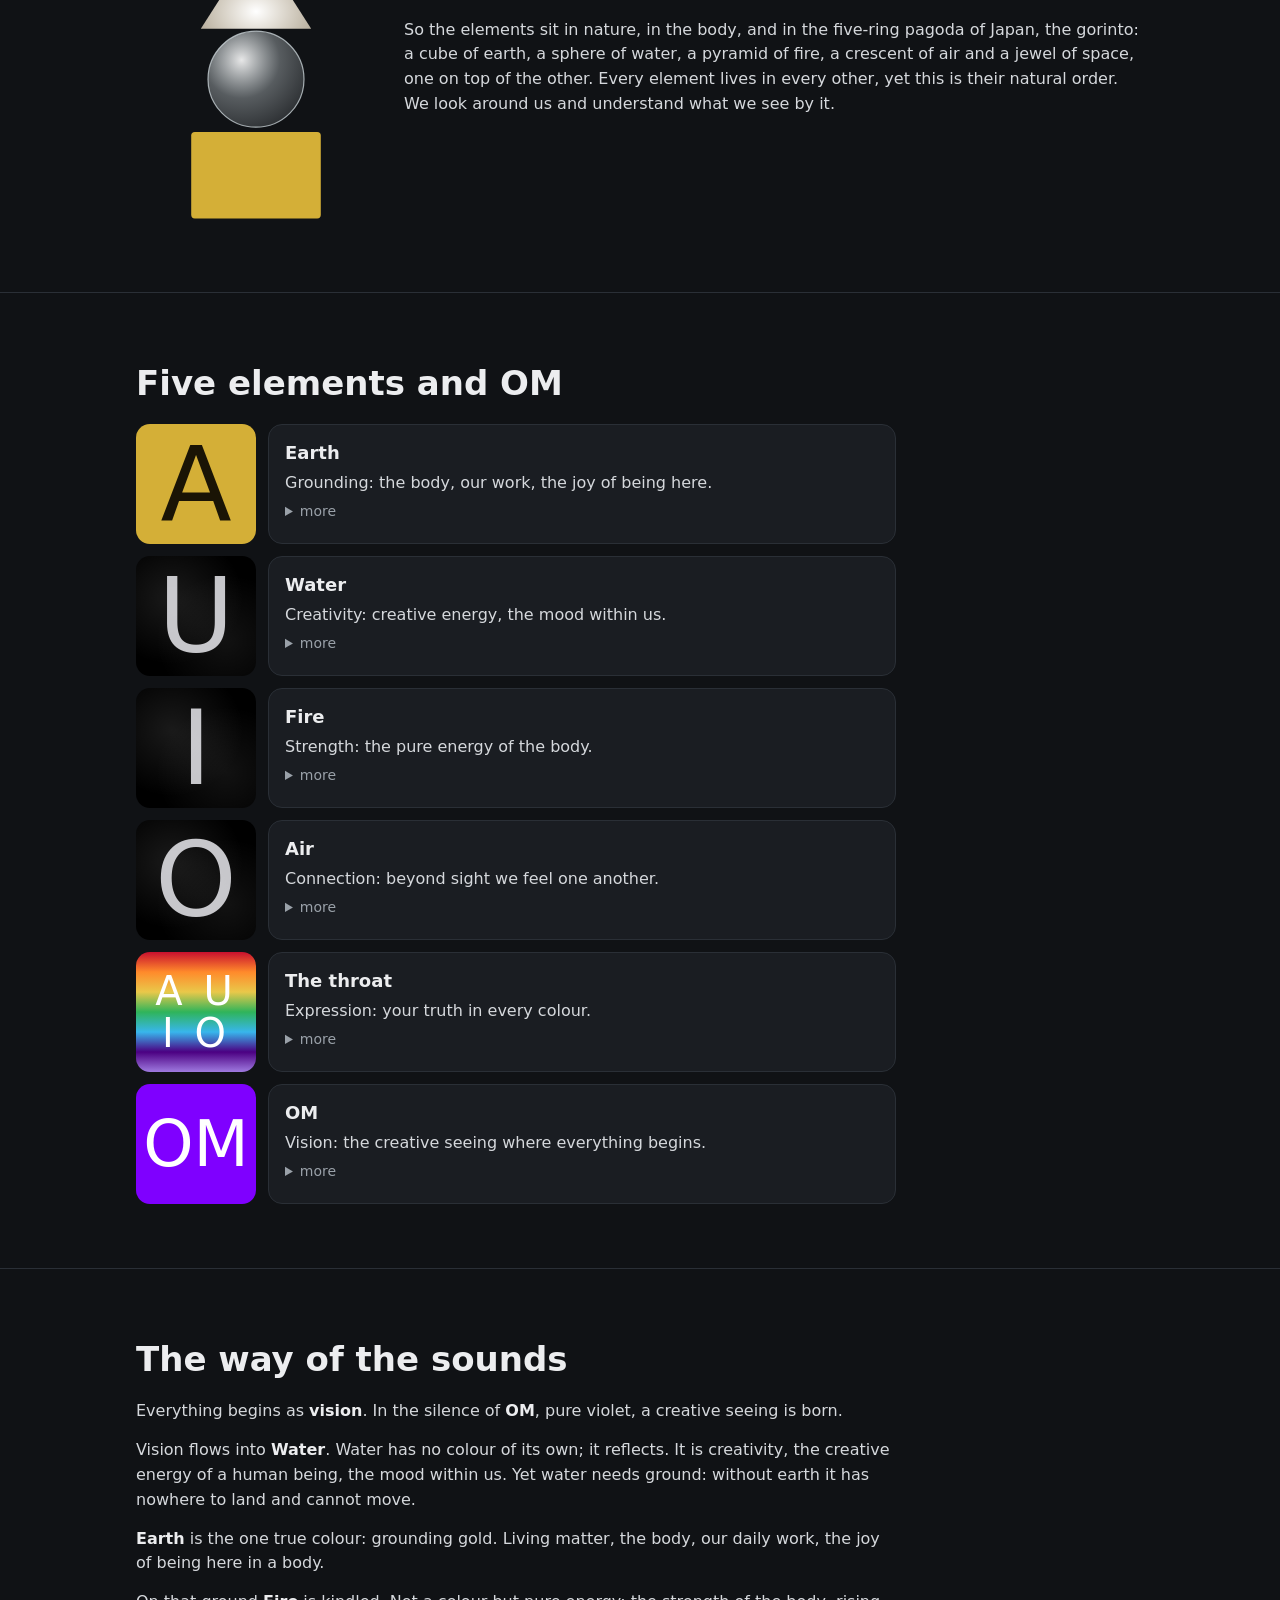
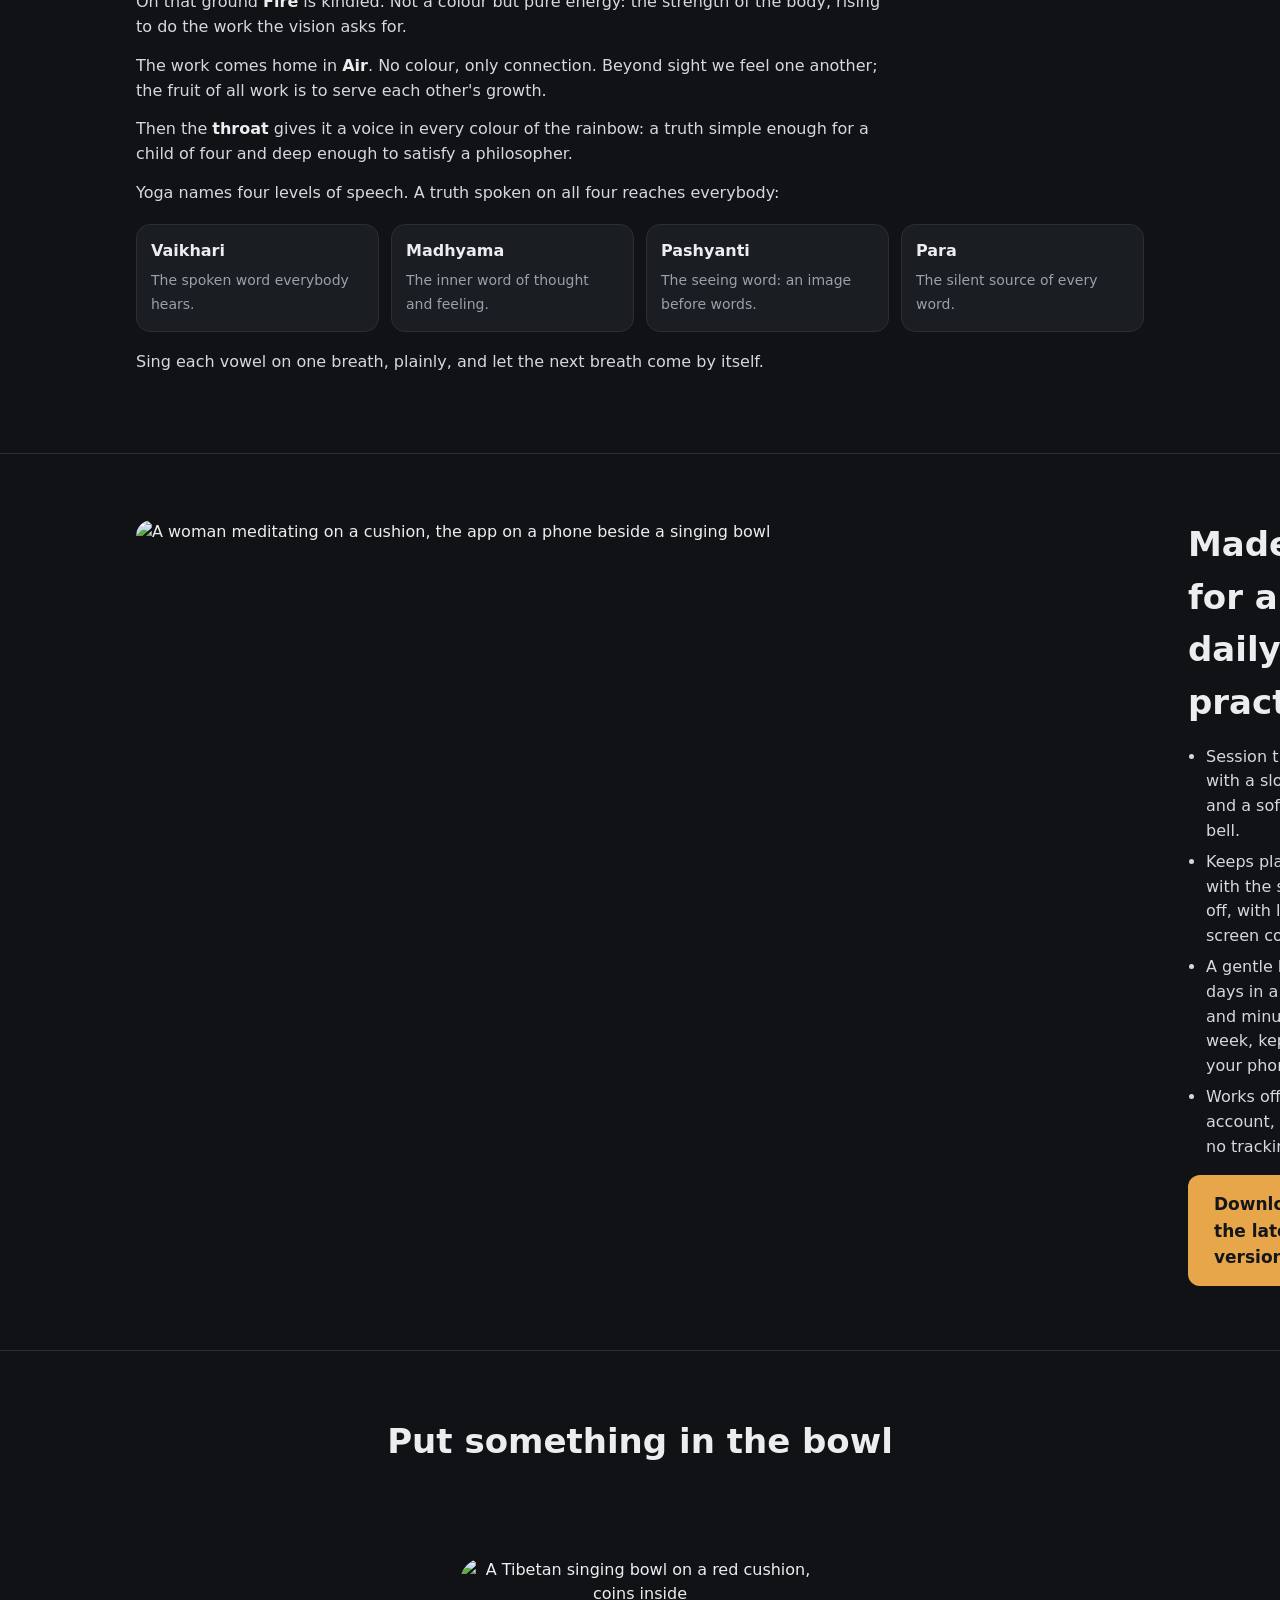
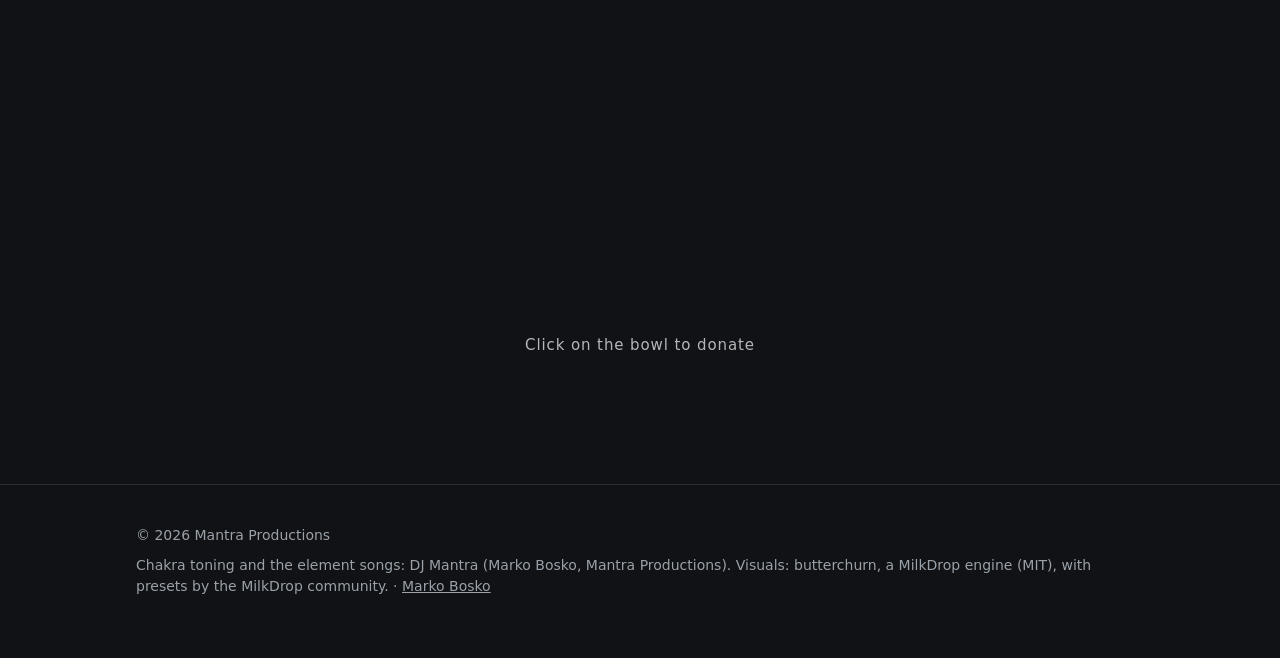
==== commit 641f0494: "v12 and site: © 2026 Mantra Productions at the bottom of About and in the footer (Marko 10.11.2026);" ====
--- a/site/index.html
+++ b/site/index.html
@@ -342,6 +342,7 @@
 </main>
 
 <footer><div class="wrap">
+  <p style="margin:0 0 8px">© 2026 Mantra Productions</p>
   Chakra toning and the element songs: DJ Mantra (Marko Bosko, Mantra Productions). Visuals: butterchurn, a MilkDrop engine (MIT), with presets by the MilkDrop community.
   · <a href="https://markobosko.pages.dev/#/kod">Marko Bosko</a>
 </div></footer>
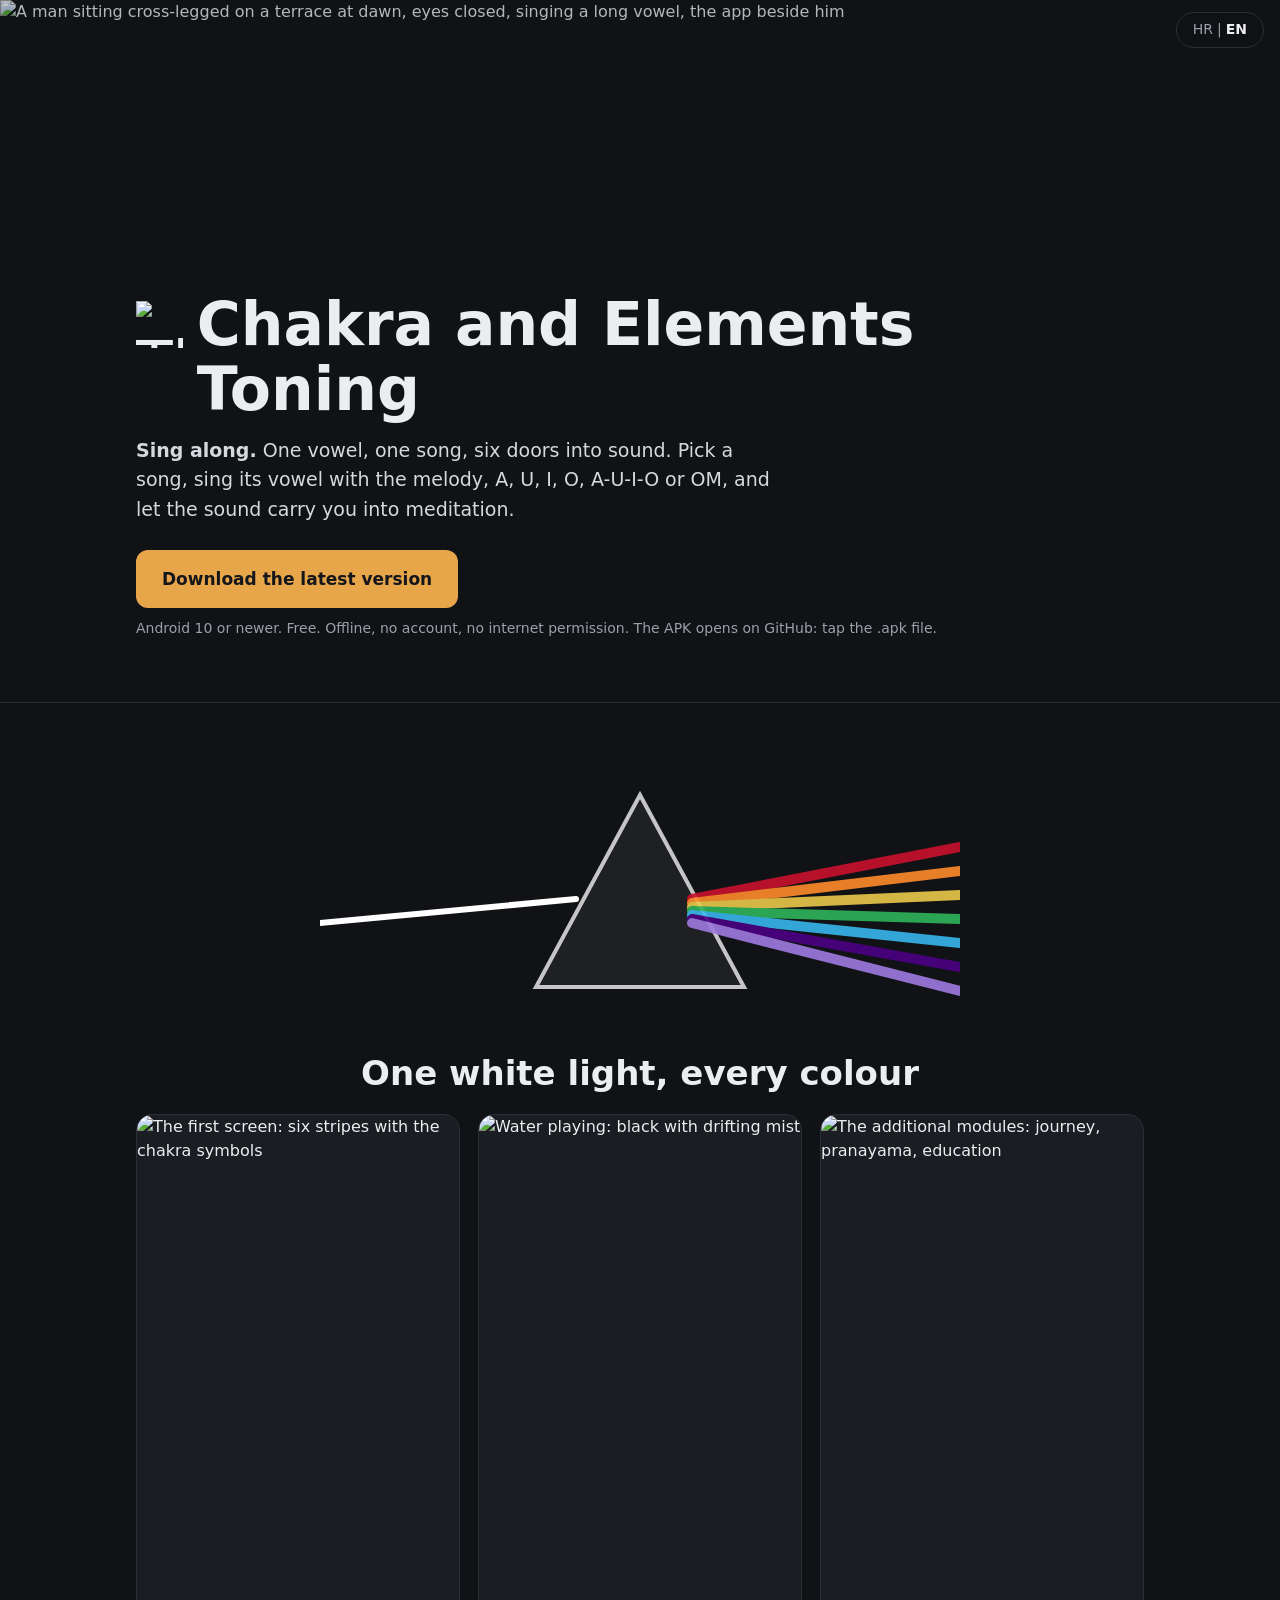
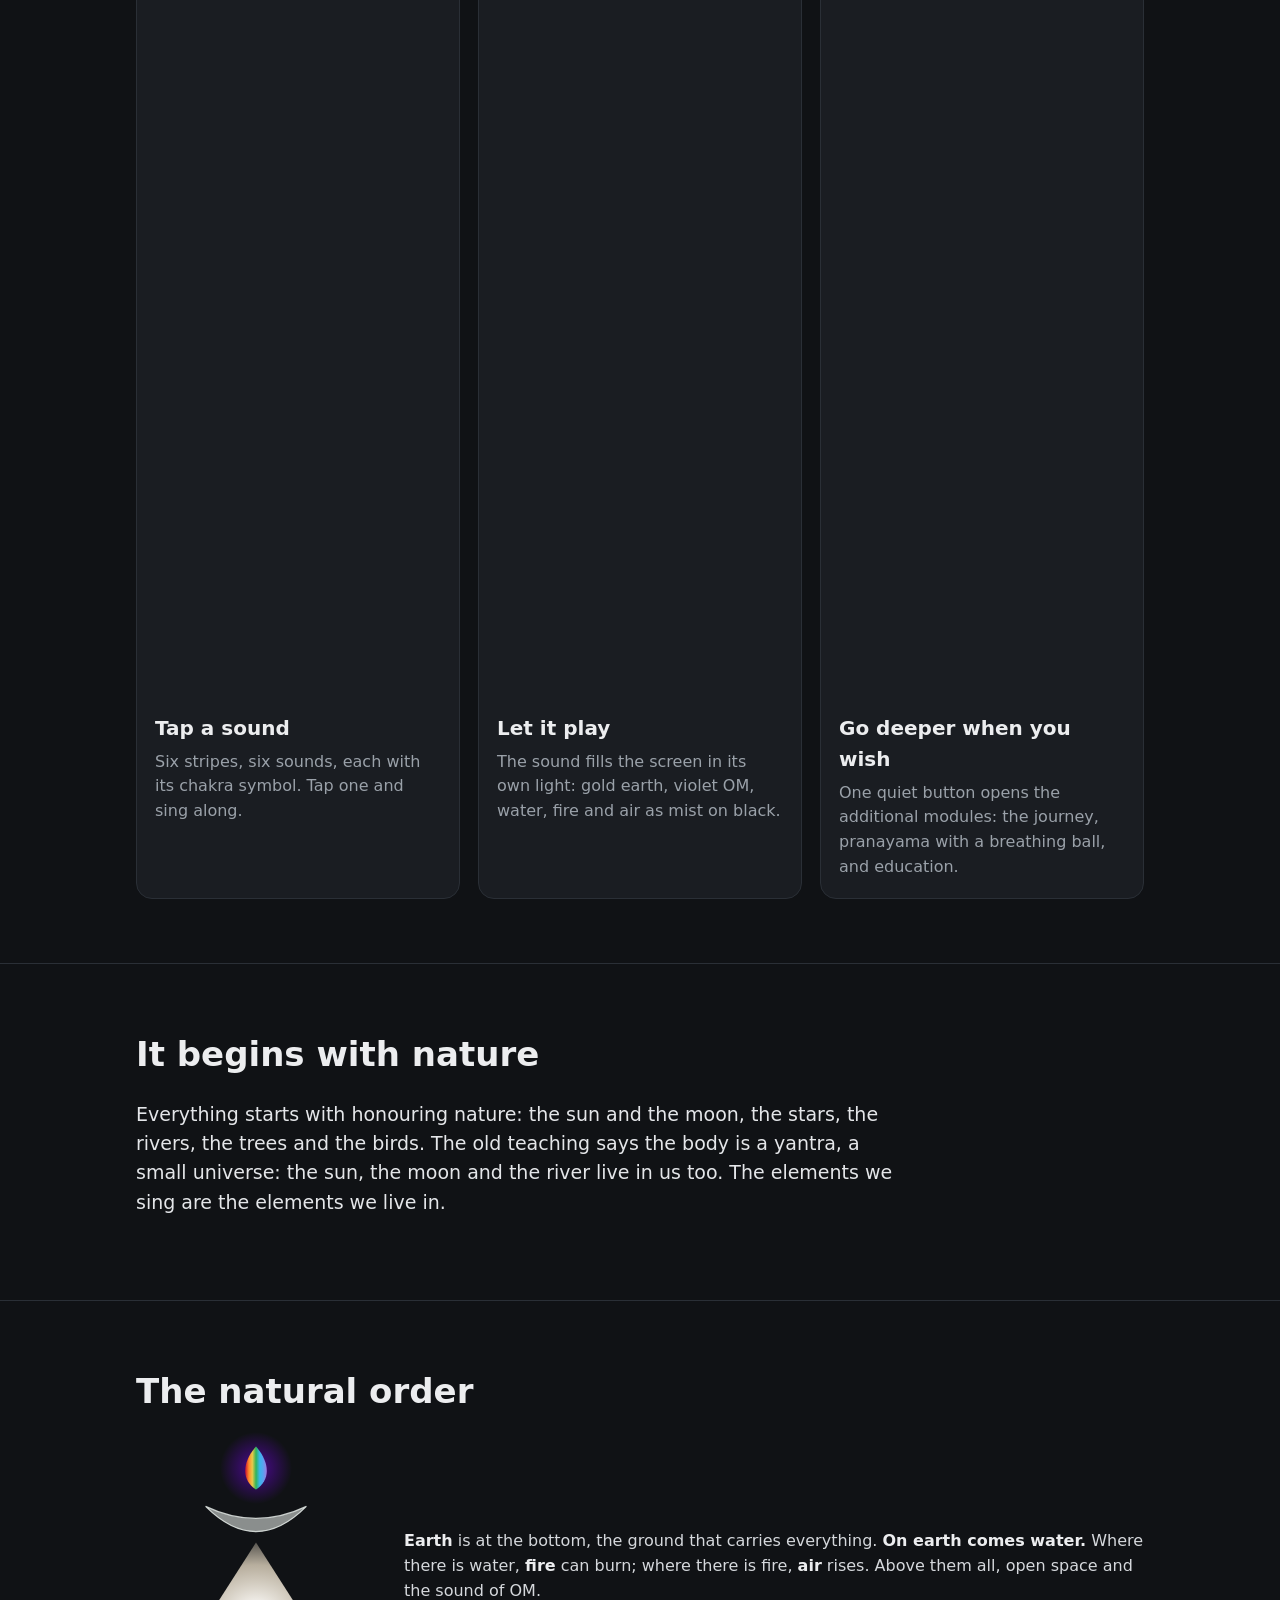
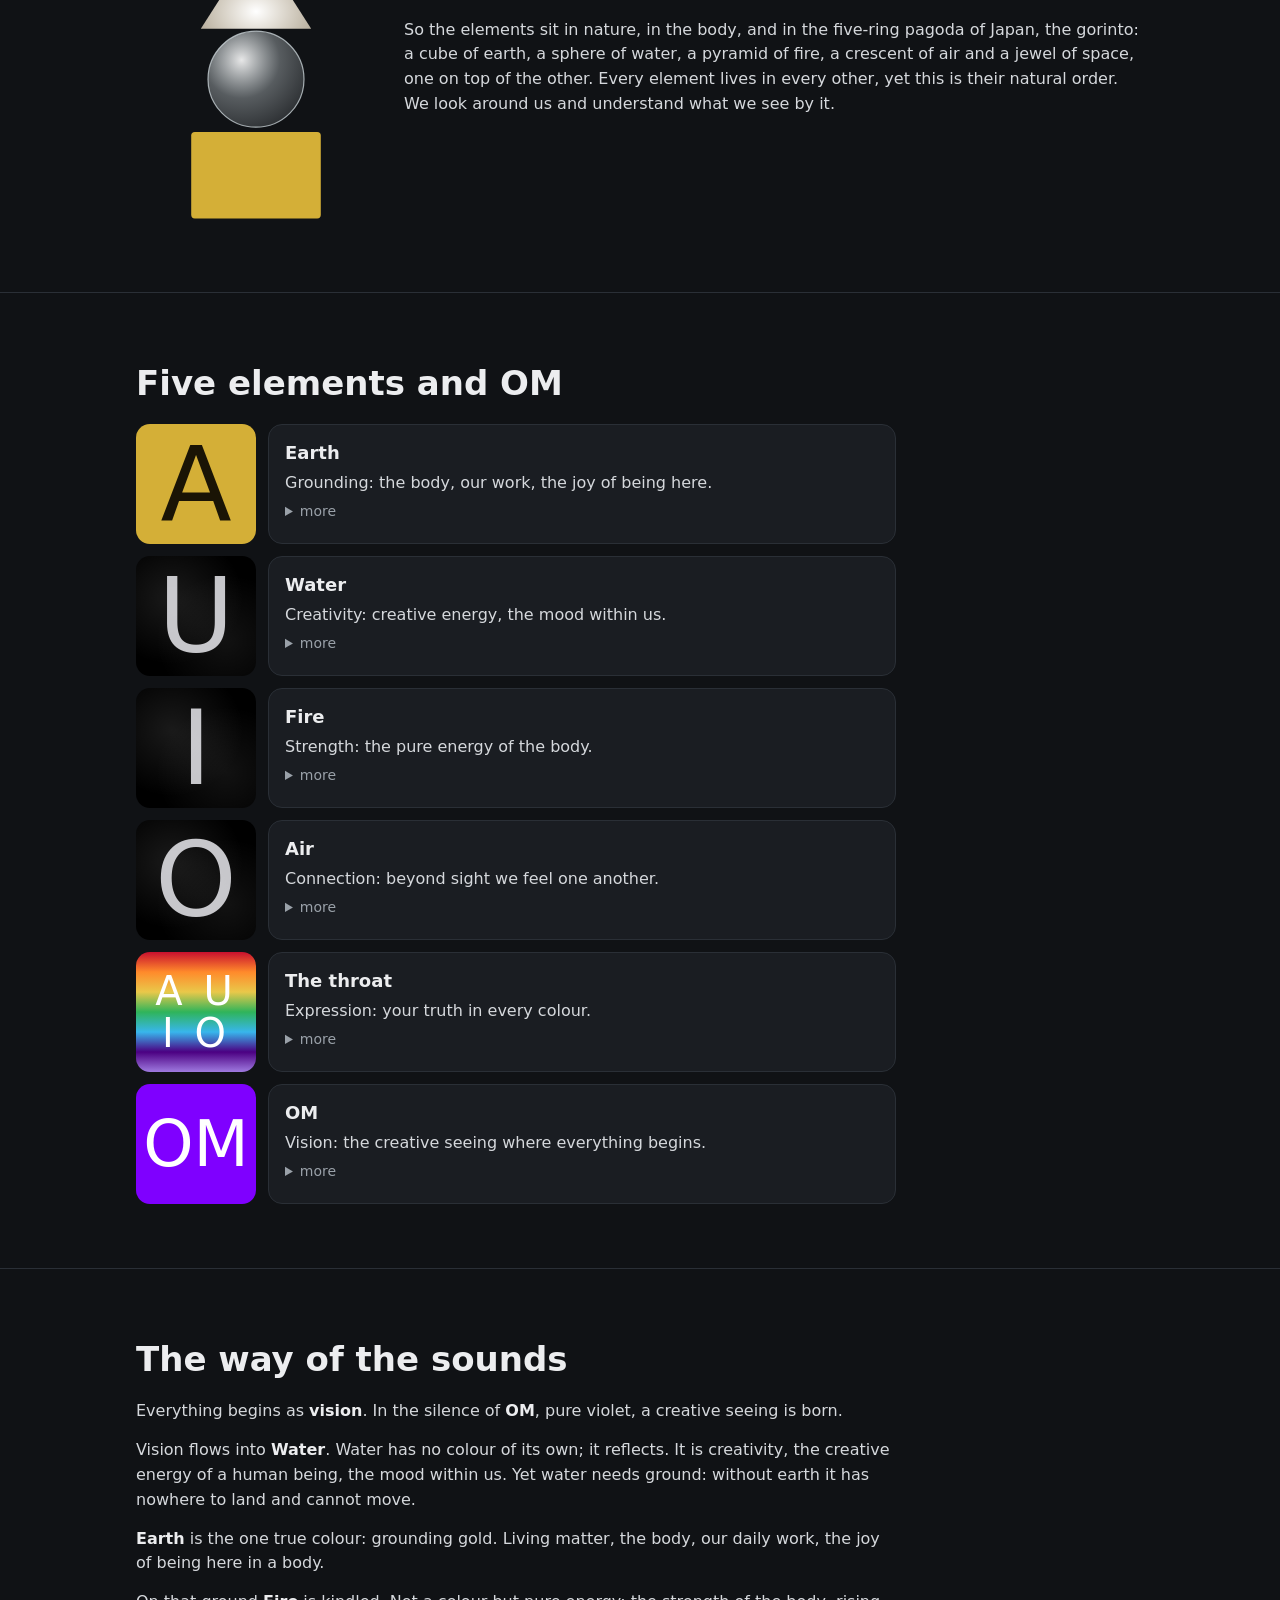
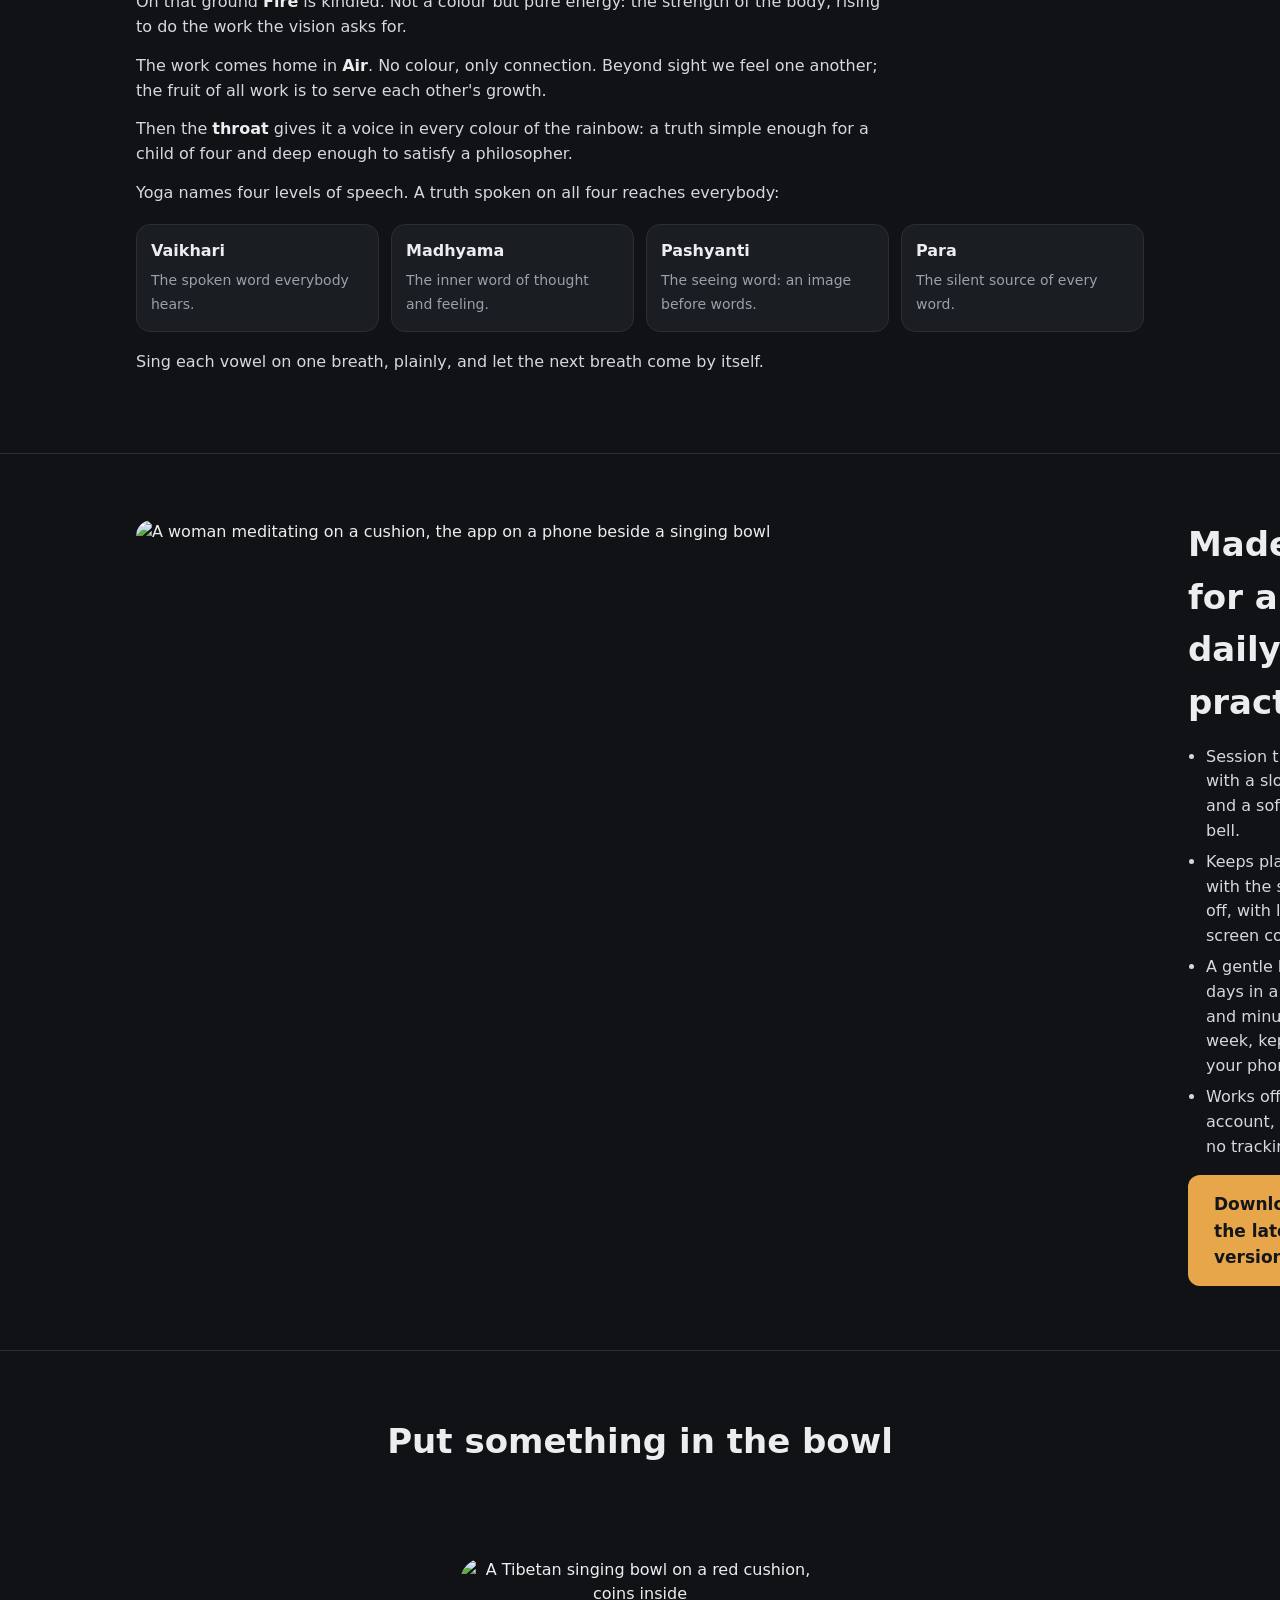
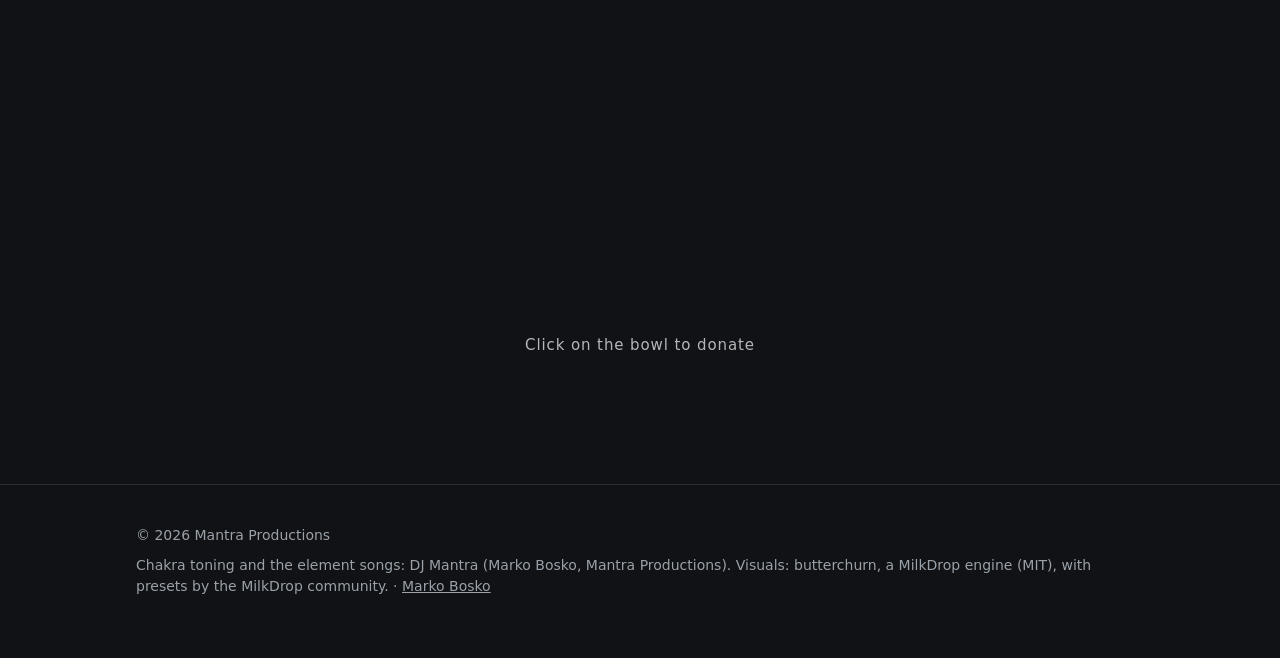
==== commit baf79b2c: "v13 and site: a sing-along (Marko 10.11.2026): each stripe shows its vowel and 'Sing A with the melo" ====
--- a/site/index.html
+++ b/site/index.html
@@ -4,8 +4,8 @@
 <meta charset="utf-8">
 <meta name="viewport" content="width=device-width, initial-scale=1">
 <!-- SEO (MANTRA_MANIFEST kits/seo; TAKEOVER "SEO checklist"): the HR page is generated by tools/build_site.py -->
-<title>Chakra and Elements Toning: free chakra toning meditation app for Android</title>
-<meta name="description" content="Sing the five elements and OM with DJ Mantra's chakra toning: a guided toning with MilkDrop visuals, element sounds to sing along, a breath circle and a soft bell. Free, offline, no account.">
+<title>Chakra and Elements Toning: a sing-along meditation app for Android</title>
+<meta name="description" content="Sing along and meditate in sound: six songs, one vowel each (A, U, I, O, A-U-I-O, OM). Follow the melody with your voice. Free for Android, offline, no account.">
 <link rel="canonical" href="https://chakra-and-elements-toning.pages.dev/">
 <link rel="alternate" hreflang="en" href="https://chakra-and-elements-toning.pages.dev/">
 <link rel="alternate" hreflang="hr" href="https://chakra-and-elements-toning.pages.dev/hr/">
@@ -18,24 +18,24 @@
 <meta property="og:locale" content="en_US">
 <meta property="og:locale:alternate" content="hr_HR">
 <meta property="og:url" content="https://chakra-and-elements-toning.pages.dev/">
-<meta property="og:title" content="Chakra and Elements Toning: sing the five elements and OM">
-<meta property="og:description" content="A free meditation app for Android on DJ Mantra's chakra toning. Offline, no account.">
+<meta property="og:title" content="Chakra and Elements Toning: sing along, one vowel, one song">
+<meta property="og:description" content="Six songs, one vowel each: sing along with the melody and meditate in the sound. Free, offline, no account.">
 <meta property="og:image" content="https://chakra-and-elements-toning.pages.dev/img/og.jpg">
 <meta property="og:image:width" content="1200">
 <meta property="og:image:height" content="630">
 <meta property="og:image:alt" content="A man singing a long vowel on a terrace at dawn">
 <meta name="twitter:card" content="summary_large_image">
 <meta name="twitter:title" content="Chakra and Elements Toning">
-<meta name="twitter:description" content="A free meditation app for Android on DJ Mantra's chakra toning. Offline, no account.">
+<meta name="twitter:description" content="Six songs, one vowel each: sing along with the melody and meditate in the sound. Free, offline, no account.">
 <meta name="twitter:image" content="https://chakra-and-elements-toning.pages.dev/img/og.jpg">
-<link rel="icon" href="/favicon.ico?v=4" sizes="any">
-<link rel="icon" type="image/svg+xml" href="/logo.svg?v=4">
-<link rel="icon" type="image/png" sizes="32x32" href="/favicon-32.png?v=4">
-<link rel="icon" type="image/png" sizes="192x192" href="/icon-192.png?v=4">
-<link rel="apple-touch-icon" href="/icon-180.png?v=4">
+<link rel="icon" href="/favicon.ico?v=5" sizes="any">
+<link rel="icon" type="image/svg+xml" href="/logo.svg?v=5">
+<link rel="icon" type="image/png" sizes="32x32" href="/favicon-32.png?v=5">
+<link rel="icon" type="image/png" sizes="192x192" href="/icon-192.png?v=5">
+<link rel="apple-touch-icon" href="/icon-180.png?v=5">
 <link rel="preload" as="image" href="/img/hero.webp" type="image/webp" fetchpriority="high">
 <script type="application/ld+json">{"@context":"https://schema.org","@graph":[
- {"@type":"MobileApplication","@id":"https://chakra-and-elements-toning.pages.dev/#app","name":"Chakra and Elements Toning","alternateName":"Chakra and Elements Toning (Mantra)","url":"https://chakra-and-elements-toning.pages.dev/","description":"A free meditation app for Android on DJ Mantra's chakra toning: a guided toning with MilkDrop visuals, the five elements and OM to sing along, a breath circle and a soft bell.","applicationCategory":"HealthApplication","applicationSubCategory":"Meditation","operatingSystem":"Android 10+","inLanguage":["en","hr"],"isAccessibleForFree":true,"offers":{"@type":"Offer","price":"0","priceCurrency":"EUR"},"downloadUrl":"https://github.com/markoboskoauroville/CHAKRA_ELEMENTS_TONING/releases/latest","installUrl":"https://github.com/markoboskoauroville/CHAKRA_ELEMENTS_TONING/releases/latest","image":"https://chakra-and-elements-toning.pages.dev/img/og.jpg","screenshot":["https://chakra-and-elements-toning.pages.dev/img/start.webp","https://chakra-and-elements-toning.pages.dev/img/journey.webp","https://chakra-and-elements-toning.pages.dev/img/modules.webp"],"author":{"@id":"https://chakra-and-elements-toning.pages.dev/#marko"},"publisher":{"@id":"https://chakra-and-elements-toning.pages.dev/#org"}},
+ {"@type":"MobileApplication","@id":"https://chakra-and-elements-toning.pages.dev/#app","name":"Chakra and Elements Toning","alternateName":"Chakra and Elements Toning (Mantra)","url":"https://chakra-and-elements-toning.pages.dev/","description":"A sing-along meditation app for Android: six songs by DJ Mantra, one vowel each (A, U, I, O, A-U-I-O, OM). You follow the melody with that vowel and meditate in the sound. Pranayama and the philosophy of the elements inside.","applicationCategory":"HealthApplication","applicationSubCategory":"Meditation","operatingSystem":"Android 10+","inLanguage":["en","hr"],"isAccessibleForFree":true,"offers":{"@type":"Offer","price":"0","priceCurrency":"EUR"},"downloadUrl":"https://github.com/markoboskoauroville/CHAKRA_ELEMENTS_TONING/releases/latest","installUrl":"https://github.com/markoboskoauroville/CHAKRA_ELEMENTS_TONING/releases/latest","image":"https://chakra-and-elements-toning.pages.dev/img/og.jpg","screenshot":["https://chakra-and-elements-toning.pages.dev/img/start.webp","https://chakra-and-elements-toning.pages.dev/img/journey.webp","https://chakra-and-elements-toning.pages.dev/img/modules.webp"],"author":{"@id":"https://chakra-and-elements-toning.pages.dev/#marko"},"publisher":{"@id":"https://chakra-and-elements-toning.pages.dev/#org"}},
  {"@type":"Organization","@id":"https://chakra-and-elements-toning.pages.dev/#org","name":"Mantra Productions","url":"https://markobosko.pages.dev","logo":"https://chakra-and-elements-toning.pages.dev/icon-512.png","founder":{"@id":"https://chakra-and-elements-toning.pages.dev/#marko"}},
  {"@type":"Person","@id":"https://chakra-and-elements-toning.pages.dev/#marko","name":"Marko Bosko","alternateName":"DJ Mantra","url":"https://markobosko.pages.dev"},
  {"@type":"WebSite","@id":"https://chakra-and-elements-toning.pages.dev/#site","url":"https://chakra-and-elements-toning.pages.dev/","name":"Chakra and Elements Toning","inLanguage":["en","hr"],"potentialAction":{"@type":"DonateAction","name":"Put something in the bowl","target":"https://revolut.me/mbosko0612"}}
@@ -127,9 +127,9 @@
 <header class="hero">
   <picture><source srcset="/img/hero.webp" type="image/webp"><img class="bg" src="/img/hero.jpg" width="1024" height="572" fetchpriority="high" alt="A man sitting cross-legged on a terrace at dawn, eyes closed, singing a long vowel, the app beside him"></picture>
   <div class="wrap">
-    <div class="rainbow" role="presentation"></div>
-    <div class="titleRow"><img class="titleIcon" src="/logo.svg?v=4" width="48" height="48" alt="The app icon: six stripes of the elements in a circle"><h1>Chakra and Elements Toning</h1></div>
-    <p class="lead"><span lang="en">Sing yourself quiet. A free meditation app for Android built on DJ Mantra's chakra toning: one voice, held notes, five elements and OM, and light that moves with the sound.</span><span lang="hr">Otpjevaj se u tišinu. Besplatna aplikacija za meditaciju za Android na chakra toningu DJ Mantre: jedan glas, dugi tonovi, pet elemenata i OM, i svjetlo koje se miče sa zvukom.</span></p>
+    
+    <div class="titleRow"><img class="titleIcon" src="/logo.svg?v=5" width="48" height="48" alt="The heart chakra: a circle with the six-pointed star"><h1>Chakra and Elements Toning</h1></div>
+    <p class="lead"><span lang="en"><b>Sing along.</b> One vowel, one song, six doors into sound. Pick a song, sing its vowel with the melody, A, U, I, O, A-U-I-O or OM, and let the sound carry you into meditation.</span><span lang="hr"><b>Pjevaj s pjesmom.</b> Jedan vokal, jedna pjesma, šest vrata u zvuk. Izaberi pjesmu, pjevaj njen vokal s melodijom, A, U, I, O, A-U-I-O ili OM, i pusti da te zvuk odnese u meditaciju.</span></p>
     <a class="btn" href="https://github.com/markoboskoauroville/CHAKRA_ELEMENTS_TONING/releases/latest" data-dl-app="chakratoning"><span lang="en">Download the latest version</span><span lang="hr">Preuzmi najnoviju verziju</span></a>
     <p class="small"><span lang="en">Android 10 or newer. Free. Offline, no account, no internet permission. The APK opens on GitHub: tap the .apk file.</span><span lang="hr">Android 10 ili noviji. Besplatno. Bez interneta, bez računa. APK se otvara na GitHubu: dodirni .apk datoteku.</span></p>
   </div>
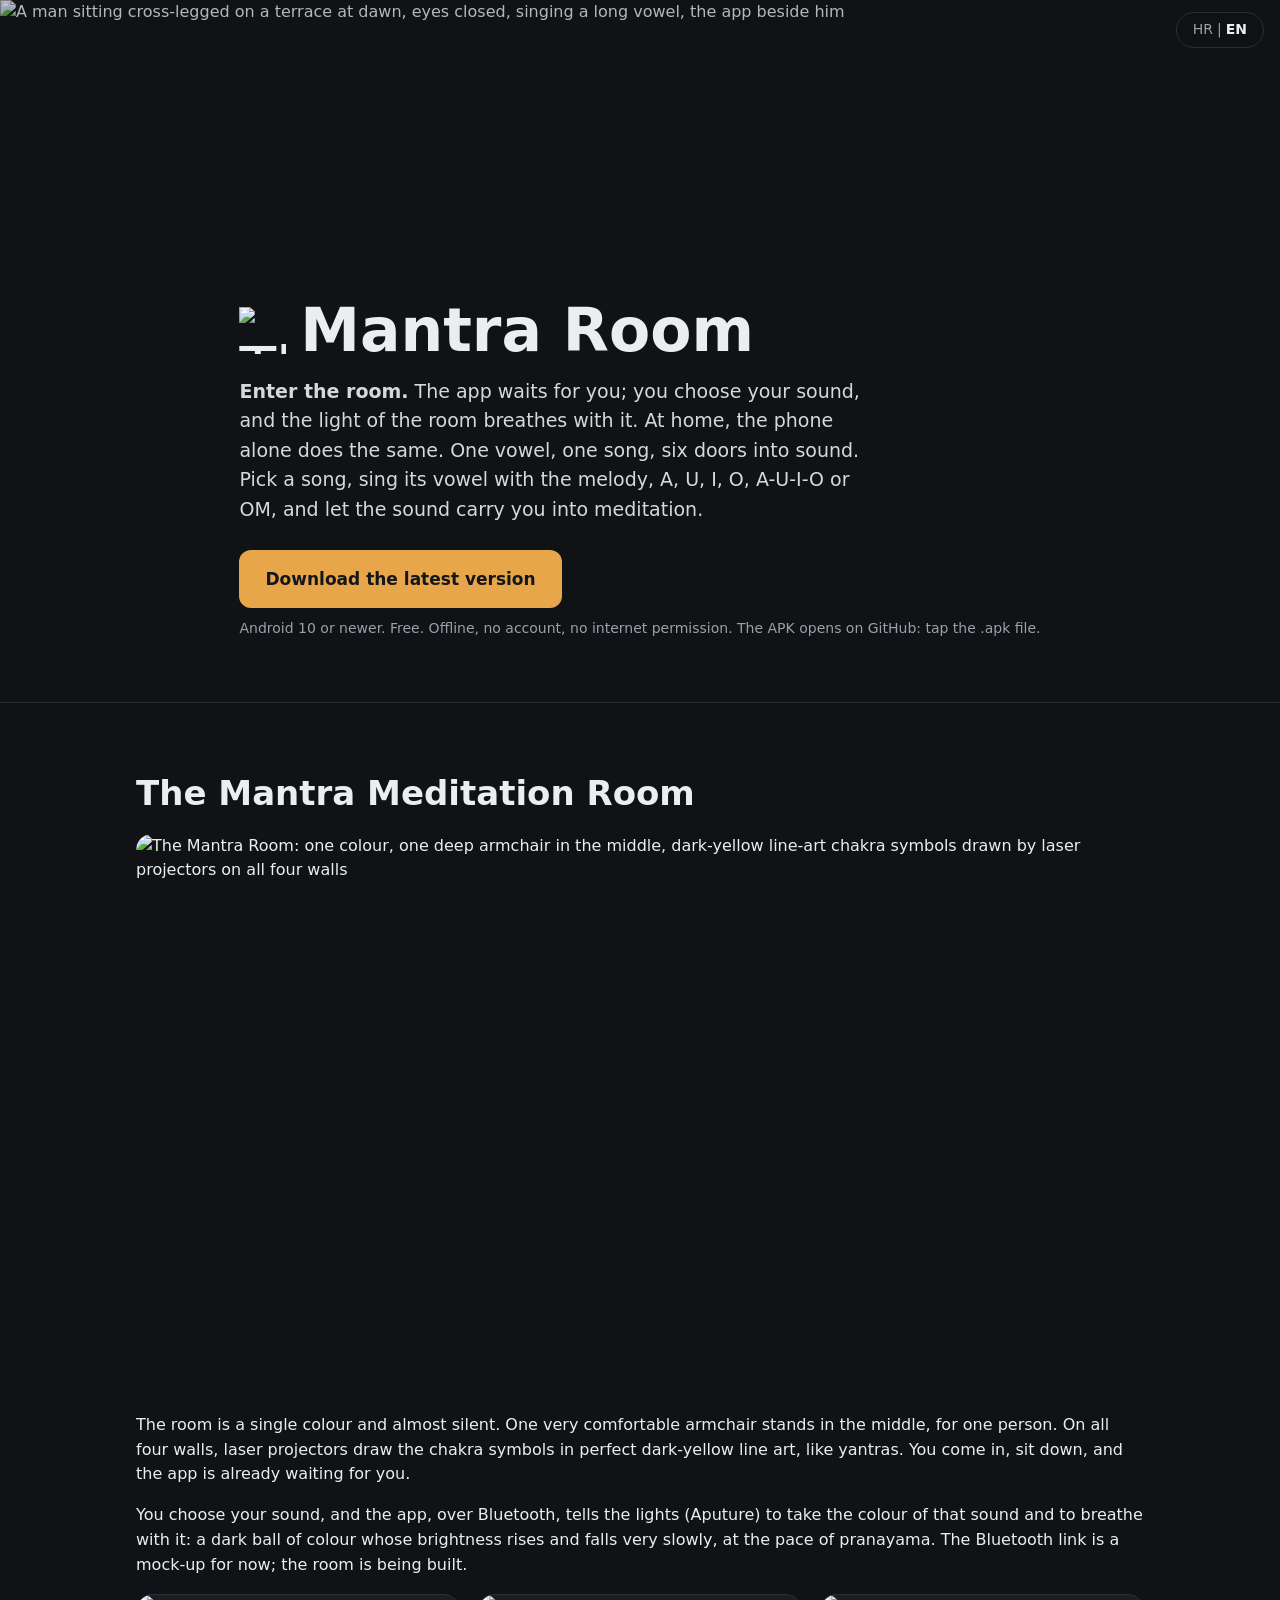
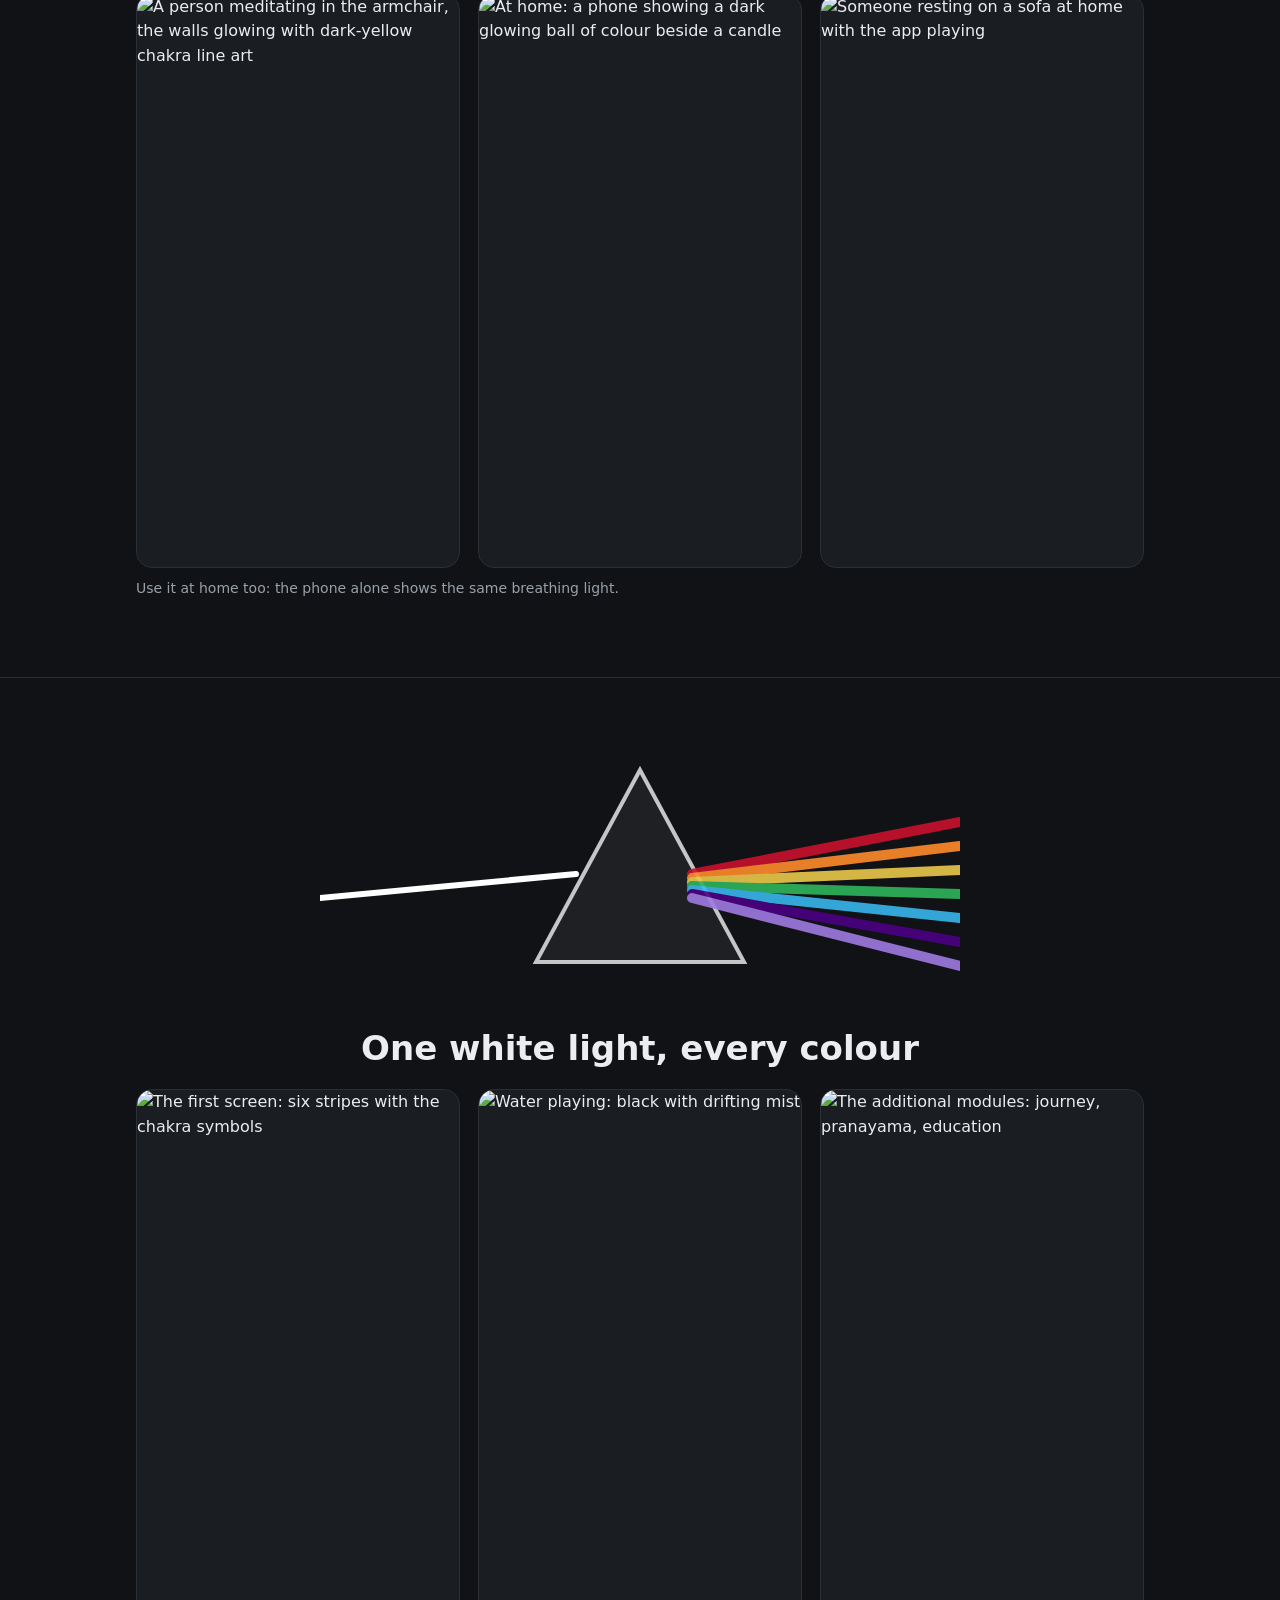
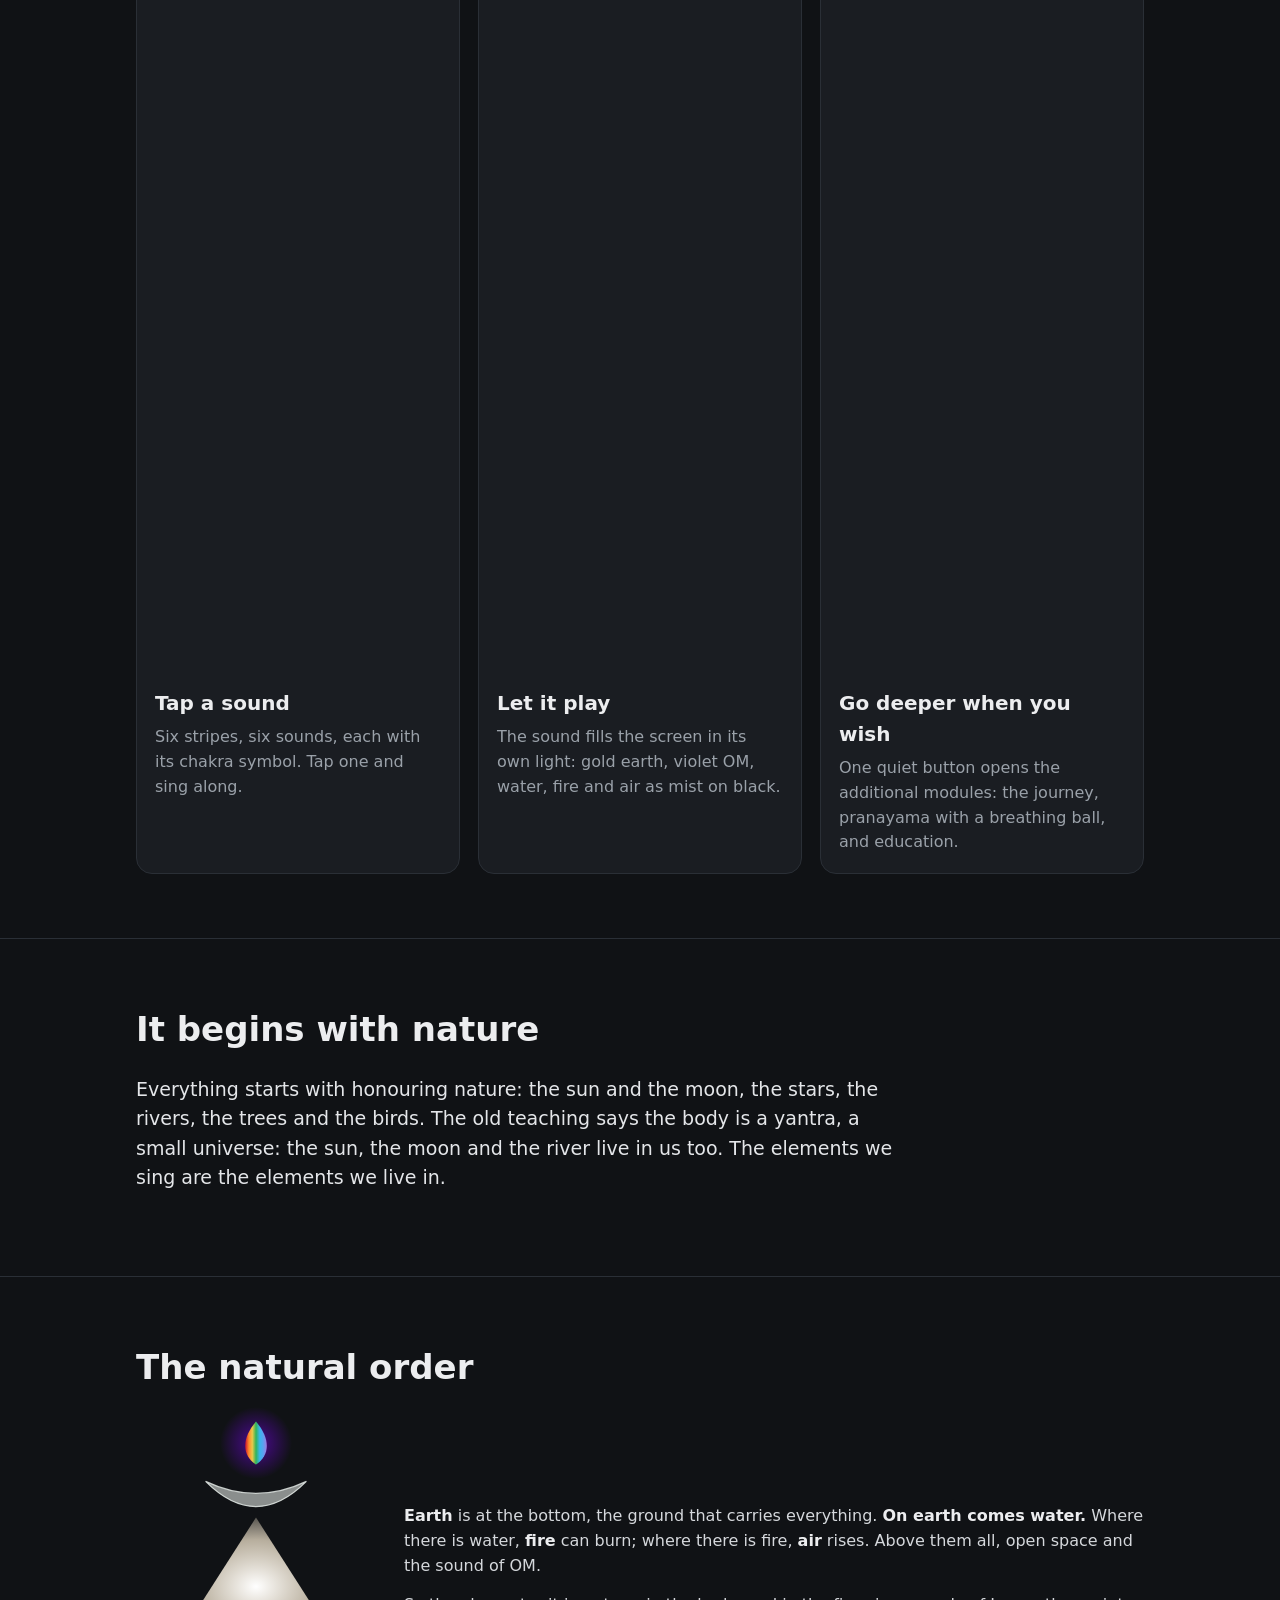
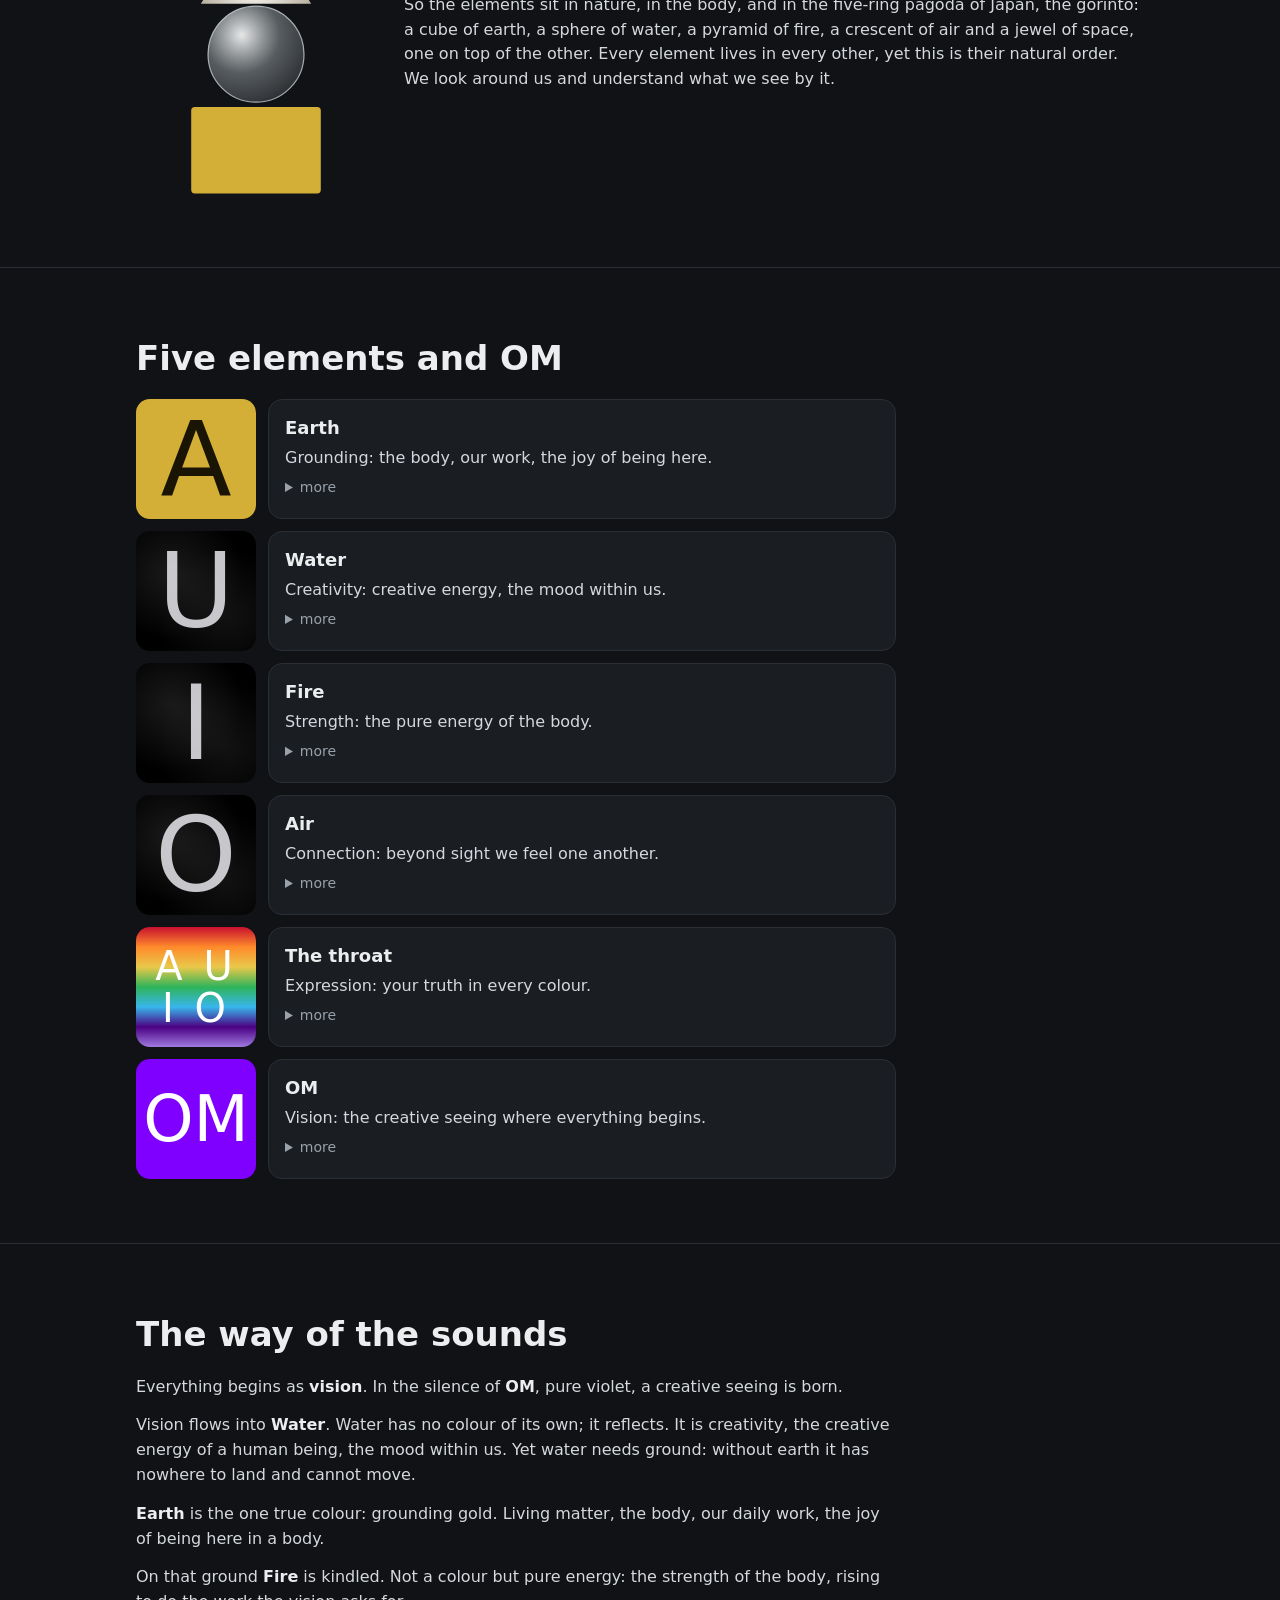
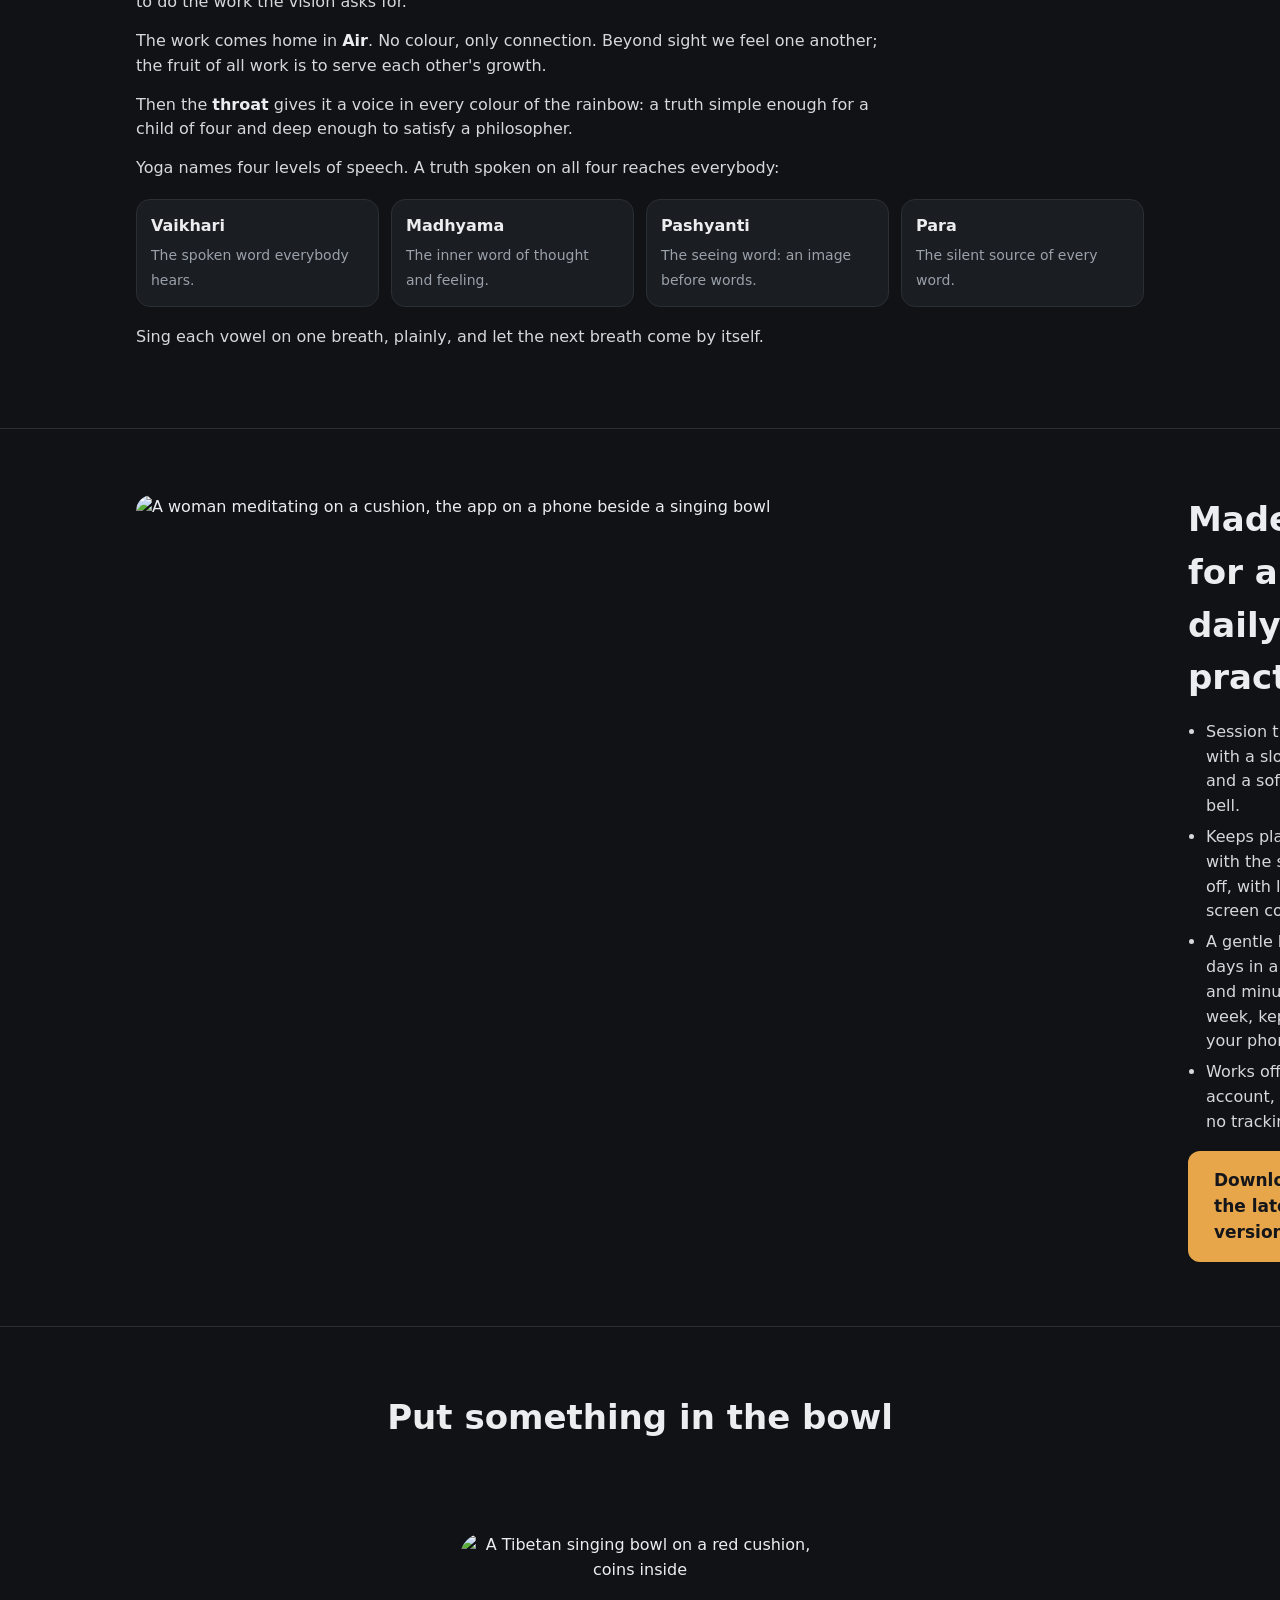
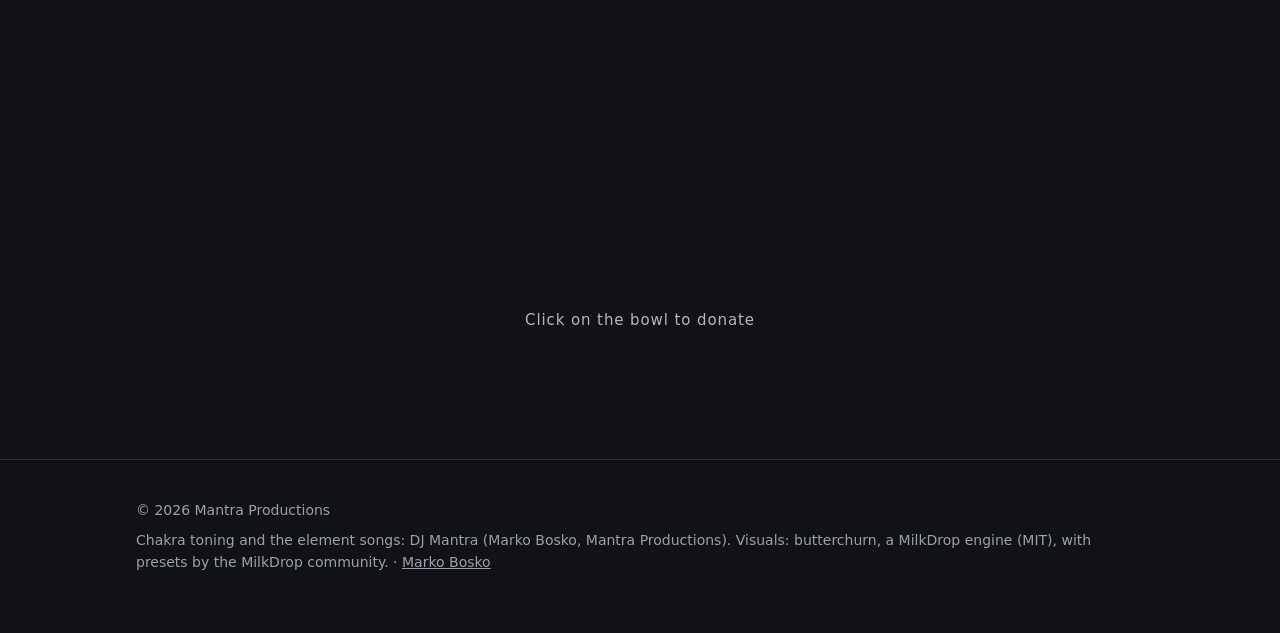
==== commit 72dd2eae: "Request 30 (word for word)" ====
--- a/site/index.html
+++ b/site/index.html
@@ -4,30 +4,30 @@
 <meta charset="utf-8">
 <meta name="viewport" content="width=device-width, initial-scale=1">
 <!-- SEO (MANTRA_MANIFEST kits/seo; TAKEOVER "SEO checklist"): the HR page is generated by tools/build_site.py -->
-<title>Chakra and Elements Toning: a sing-along meditation app for Android</title>
+<title>Mantra Room: the Mantra Meditation Room and its sing-along app for Android</title>
 <meta name="description" content="Sing along and meditate in sound: six songs, one vowel each (A, U, I, O, A-U-I-O, OM). Follow the melody with your voice. Free for Android, offline, no account.">
-<link rel="canonical" href="https://chakra-and-elements-toning.pages.dev/">
-<link rel="alternate" hreflang="en" href="https://chakra-and-elements-toning.pages.dev/">
-<link rel="alternate" hreflang="hr" href="https://chakra-and-elements-toning.pages.dev/hr/">
-<link rel="alternate" hreflang="x-default" href="https://chakra-and-elements-toning.pages.dev/">
+<link rel="canonical" href="https://mantraroom.pages.dev/">
+<link rel="alternate" hreflang="en" href="https://mantraroom.pages.dev/">
+<link rel="alternate" hreflang="hr" href="https://mantraroom.pages.dev/hr/">
+<link rel="alternate" hreflang="x-default" href="https://mantraroom.pages.dev/">
 <meta name="robots" content="index, follow, max-image-preview:large">
 <meta name="author" content="Marko Bosko (DJ Mantra), Mantra Productions">
 <meta name="theme-color" content="#101215">
 <meta property="og:type" content="website">
-<meta property="og:site_name" content="Chakra and Elements Toning">
+<meta property="og:site_name" content="Mantra Room">
 <meta property="og:locale" content="en_US">
 <meta property="og:locale:alternate" content="hr_HR">
-<meta property="og:url" content="https://chakra-and-elements-toning.pages.dev/">
-<meta property="og:title" content="Chakra and Elements Toning: sing along, one vowel, one song">
+<meta property="og:url" content="https://mantraroom.pages.dev/">
+<meta property="og:title" content="Mantra Room: enter the room, choose your sound, sing along">
 <meta property="og:description" content="Six songs, one vowel each: sing along with the melody and meditate in the sound. Free, offline, no account.">
-<meta property="og:image" content="https://chakra-and-elements-toning.pages.dev/img/og.jpg">
+<meta property="og:image" content="https://mantraroom.pages.dev/img/og.jpg">
 <meta property="og:image:width" content="1200">
 <meta property="og:image:height" content="630">
 <meta property="og:image:alt" content="A man singing a long vowel on a terrace at dawn">
 <meta name="twitter:card" content="summary_large_image">
-<meta name="twitter:title" content="Chakra and Elements Toning">
+<meta name="twitter:title" content="Mantra Room">
 <meta name="twitter:description" content="Six songs, one vowel each: sing along with the melody and meditate in the sound. Free, offline, no account.">
-<meta name="twitter:image" content="https://chakra-and-elements-toning.pages.dev/img/og.jpg">
+<meta name="twitter:image" content="https://mantraroom.pages.dev/img/og.jpg">
 <link rel="icon" href="/favicon.ico?v=5" sizes="any">
 <link rel="icon" type="image/svg+xml" href="/logo.svg?v=5">
 <link rel="icon" type="image/png" sizes="32x32" href="/favicon-32.png?v=5">
@@ -35,10 +35,10 @@
 <link rel="apple-touch-icon" href="/icon-180.png?v=5">
 <link rel="preload" as="image" href="/img/hero.webp" type="image/webp" fetchpriority="high">
 <script type="application/ld+json">{"@context":"https://schema.org","@graph":[
- {"@type":"MobileApplication","@id":"https://chakra-and-elements-toning.pages.dev/#app","name":"Chakra and Elements Toning","alternateName":"Chakra and Elements Toning (Mantra)","url":"https://chakra-and-elements-toning.pages.dev/","description":"A sing-along meditation app for Android: six songs by DJ Mantra, one vowel each (A, U, I, O, A-U-I-O, OM). You follow the melody with that vowel and meditate in the sound. Pranayama and the philosophy of the elements inside.","applicationCategory":"HealthApplication","applicationSubCategory":"Meditation","operatingSystem":"Android 10+","inLanguage":["en","hr"],"isAccessibleForFree":true,"offers":{"@type":"Offer","price":"0","priceCurrency":"EUR"},"downloadUrl":"https://github.com/markoboskoauroville/CHAKRA_ELEMENTS_TONING/releases/latest","installUrl":"https://github.com/markoboskoauroville/CHAKRA_ELEMENTS_TONING/releases/latest","image":"https://chakra-and-elements-toning.pages.dev/img/og.jpg","screenshot":["https://chakra-and-elements-toning.pages.dev/img/start.webp","https://chakra-and-elements-toning.pages.dev/img/journey.webp","https://chakra-and-elements-toning.pages.dev/img/modules.webp"],"author":{"@id":"https://chakra-and-elements-toning.pages.dev/#marko"},"publisher":{"@id":"https://chakra-and-elements-toning.pages.dev/#org"}},
- {"@type":"Organization","@id":"https://chakra-and-elements-toning.pages.dev/#org","name":"Mantra Productions","url":"https://markobosko.pages.dev","logo":"https://chakra-and-elements-toning.pages.dev/icon-512.png","founder":{"@id":"https://chakra-and-elements-toning.pages.dev/#marko"}},
- {"@type":"Person","@id":"https://chakra-and-elements-toning.pages.dev/#marko","name":"Marko Bosko","alternateName":"DJ Mantra","url":"https://markobosko.pages.dev"},
- {"@type":"WebSite","@id":"https://chakra-and-elements-toning.pages.dev/#site","url":"https://chakra-and-elements-toning.pages.dev/","name":"Chakra and Elements Toning","inLanguage":["en","hr"],"potentialAction":{"@type":"DonateAction","name":"Put something in the bowl","target":"https://revolut.me/mbosko0612"}}
+ {"@type":"MobileApplication","@id":"https://mantraroom.pages.dev/#app","name":"Mantra Room","alternateName":"Mantra Meditation Room","url":"https://mantraroom.pages.dev/","description":"A sing-along meditation app for Android: six songs by DJ Mantra, one vowel each (A, U, I, O, A-U-I-O, OM). You follow the melody with that vowel and meditate in the sound. Pranayama and the philosophy of the elements inside.","applicationCategory":"HealthApplication","applicationSubCategory":"Meditation","operatingSystem":"Android 10+","inLanguage":["en","hr"],"isAccessibleForFree":true,"offers":{"@type":"Offer","price":"0","priceCurrency":"EUR"},"downloadUrl":"https://github.com/markoboskoauroville/MANTRA_ROOM/releases/latest","installUrl":"https://github.com/markoboskoauroville/MANTRA_ROOM/releases/latest","image":"https://mantraroom.pages.dev/img/og.jpg","screenshot":["https://mantraroom.pages.dev/img/start.webp","https://mantraroom.pages.dev/img/journey.webp","https://mantraroom.pages.dev/img/modules.webp"],"author":{"@id":"https://mantraroom.pages.dev/#marko"},"publisher":{"@id":"https://mantraroom.pages.dev/#org"}},
+ {"@type":"Organization","@id":"https://mantraroom.pages.dev/#org","name":"Mantra Productions","url":"https://markobosko.pages.dev","logo":"https://mantraroom.pages.dev/icon-512.png","founder":{"@id":"https://mantraroom.pages.dev/#marko"}},
+ {"@type":"Person","@id":"https://mantraroom.pages.dev/#marko","name":"Marko Bosko","alternateName":"DJ Mantra","url":"https://markobosko.pages.dev"},
+ {"@type":"WebSite","@id":"https://mantraroom.pages.dev/#site","url":"https://mantraroom.pages.dev/","name":"Mantra Room","inLanguage":["en","hr"],"potentialAction":{"@type":"DonateAction","name":"Put something in the bowl","target":"https://revolut.me/mbosko0612"}}
 ]}</script>
 <!-- /SEO -->
 <style>
@@ -128,14 +128,26 @@
   <picture><source srcset="/img/hero.webp" type="image/webp"><img class="bg" src="/img/hero.jpg" width="1024" height="572" fetchpriority="high" alt="A man sitting cross-legged on a terrace at dawn, eyes closed, singing a long vowel, the app beside him"></picture>
   <div class="wrap">
     
-    <div class="titleRow"><img class="titleIcon" src="/logo.svg?v=5" width="48" height="48" alt="The heart chakra: a circle with the six-pointed star"><h1>Chakra and Elements Toning</h1></div>
-    <p class="lead"><span lang="en"><b>Sing along.</b> One vowel, one song, six doors into sound. Pick a song, sing its vowel with the melody, A, U, I, O, A-U-I-O or OM, and let the sound carry you into meditation.</span><span lang="hr"><b>Pjevaj s pjesmom.</b> Jedan vokal, jedna pjesma, šest vrata u zvuk. Izaberi pjesmu, pjevaj njen vokal s melodijom, A, U, I, O, A-U-I-O ili OM, i pusti da te zvuk odnese u meditaciju.</span></p>
-    <a class="btn" href="https://github.com/markoboskoauroville/CHAKRA_ELEMENTS_TONING/releases/latest" data-dl-app="chakratoning"><span lang="en">Download the latest version</span><span lang="hr">Preuzmi najnoviju verziju</span></a>
+    <div class="titleRow"><img class="titleIcon" src="/logo.svg?v=5" width="48" height="48" alt="The heart chakra: a circle with the six-pointed star"><h1>Mantra Room</h1></div>
+    <p class="lead"><span lang="en"><b>Enter the room.</b> The app waits for you; you choose your sound, and the light of the room breathes with it. At home, the phone alone does the same. One vowel, one song, six doors into sound. Pick a song, sing its vowel with the melody, A, U, I, O, A-U-I-O or OM, and let the sound carry you into meditation.</span><span lang="hr"><b>Uđi u sobu.</b> Aplikacija te čeka; izabereš svoj zvuk, a svjetlo sobe diše s njim. Kod kuće isto radi sam telefon. Jedan vokal, jedna pjesma, šest vrata u zvuk. Izaberi pjesmu, pjevaj njen vokal s melodijom, A, U, I, O, A-U-I-O ili OM, i pusti da te zvuk odnese u meditaciju.</span></p>
+    <a class="btn" href="https://github.com/markoboskoauroville/MANTRA_ROOM/releases/latest" data-dl-app="chakratoning"><span lang="en">Download the latest version</span><span lang="hr">Preuzmi najnoviju verziju</span></a>
     <p class="small"><span lang="en">Android 10 or newer. Free. Offline, no account, no internet permission. The APK opens on GitHub: tap the .apk file.</span><span lang="hr">Android 10 ili noviji. Besplatno. Bez interneta, bez računa. APK se otvara na GitHubu: dodirni .apk datoteku.</span></p>
   </div>
 </header>
 
 <main>
+<section id="room"><div class="wrap">
+  <h2><span lang="en">The Mantra Meditation Room</span><span lang="hr">Mantra meditacijska soba</span></h2>
+  <picture><source srcset="/img/room.webp" type="image/webp"><img src="/img/room.jpg" width="1024" height="572" loading="lazy" decoding="async" alt="The Mantra Room: one colour, one deep armchair in the middle, dark-yellow line-art chakra symbols drawn by laser projectors on all four walls" style="border-radius:16px;height:auto;width:100%"></picture>
+  <p><span lang="en">The room is a single colour and almost silent. One very comfortable armchair stands in the middle, for one person. On all four walls, laser projectors draw the chakra symbols in perfect dark-yellow line art, like yantras. You come in, sit down, and the app is already waiting for you.</span><span lang="hr">Soba je jedne boje i gotovo tiha. U sredini stoji jedna vrlo udobna fotelja, za jednu osobu. Na sva četiri zida laserski projektori crtaju simbole čakri u savršenom tamnožutom linijskom crtežu, poput jantri. Uđeš, sjedneš, a aplikacija te već čeka.</span></p>
+  <p><span lang="en">You choose your sound, and the app, over Bluetooth, tells the lights (Aputure) to take the colour of that sound and to breathe with it: a dark ball of colour whose brightness rises and falls very slowly, at the pace of pranayama. The Bluetooth link is a mock-up for now; the room is being built.</span><span lang="hr">Izabereš zvuk, a aplikacija preko Bluetootha govori svjetlima (Aputure) da preuzmu boju tog zvuka i da dišu s njim: tamna kugla boje čija se svjetlina vrlo polako diže i spušta, u tempu pranayame. Bluetooth veza je za sada maketa; soba se tek gradi.</span></p>
+  <div class="grid">
+    <div class="card"><picture><source srcset="/img/room-sit.webp" type="image/webp"><img src="/img/room-sit.jpg" alt="A person meditating in the armchair, the walls glowing with dark-yellow chakra line art" width="1024" height="572" loading="lazy" decoding="async"></picture></div>
+    <div class="card"><picture><source srcset="/img/home-phone.webp" type="image/webp"><img src="/img/home-phone.jpg" alt="At home: a phone showing a dark glowing ball of colour beside a candle" width="1024" height="572" loading="lazy" decoding="async"></picture></div>
+    <div class="card"><picture><source srcset="/img/home-sofa.webp" type="image/webp"><img src="/img/home-sofa.jpg" alt="Someone resting on a sofa at home with the app playing" width="1024" height="572" loading="lazy" decoding="async"></picture></div>
+  </div>
+  <p class="small"><span lang="en">Use it at home too: the phone alone shows the same breathing light.</span><span lang="hr">Možeš ga koristiti i kod kuće: sam telefon prikazuje isto svjetlo koje diše.</span></p>
+</div></section>
 <section><div class="wrap">
   <svg class="prism" viewBox="0 0 320 140" role="img" aria-label="One white light enters a prism and leaves as a rainbow">
     <line x1="0" y1="78" x2="128" y2="66" stroke="#FFFFFF" stroke-width="3" stroke-linecap="round"/>
@@ -248,7 +260,7 @@
       <li><span lang="en">A gentle log: days in a row and minutes this week, kept on your phone only.</span><span lang="hr">Nježan dnevnik: dani zaredom i minute ovog tjedna, samo na tvom telefonu.</span></li>
       <li><span lang="en">Works offline. No account, no ads, no tracking.</span><span lang="hr">Radi bez interneta. Bez računa, bez reklama, bez praćenja.</span></li>
     </ul>
-    <a class="btn" href="https://github.com/markoboskoauroville/CHAKRA_ELEMENTS_TONING/releases/latest" data-dl-app="chakratoning"><span lang="en">Download the latest version</span><span lang="hr">Preuzmi najnoviju verziju</span></a>
+    <a class="btn" href="https://github.com/markoboskoauroville/MANTRA_ROOM/releases/latest" data-dl-app="chakratoning"><span lang="en">Download the latest version</span><span lang="hr">Preuzmi najnoviju verziju</span></a>
   </div>
 </div></section>
 
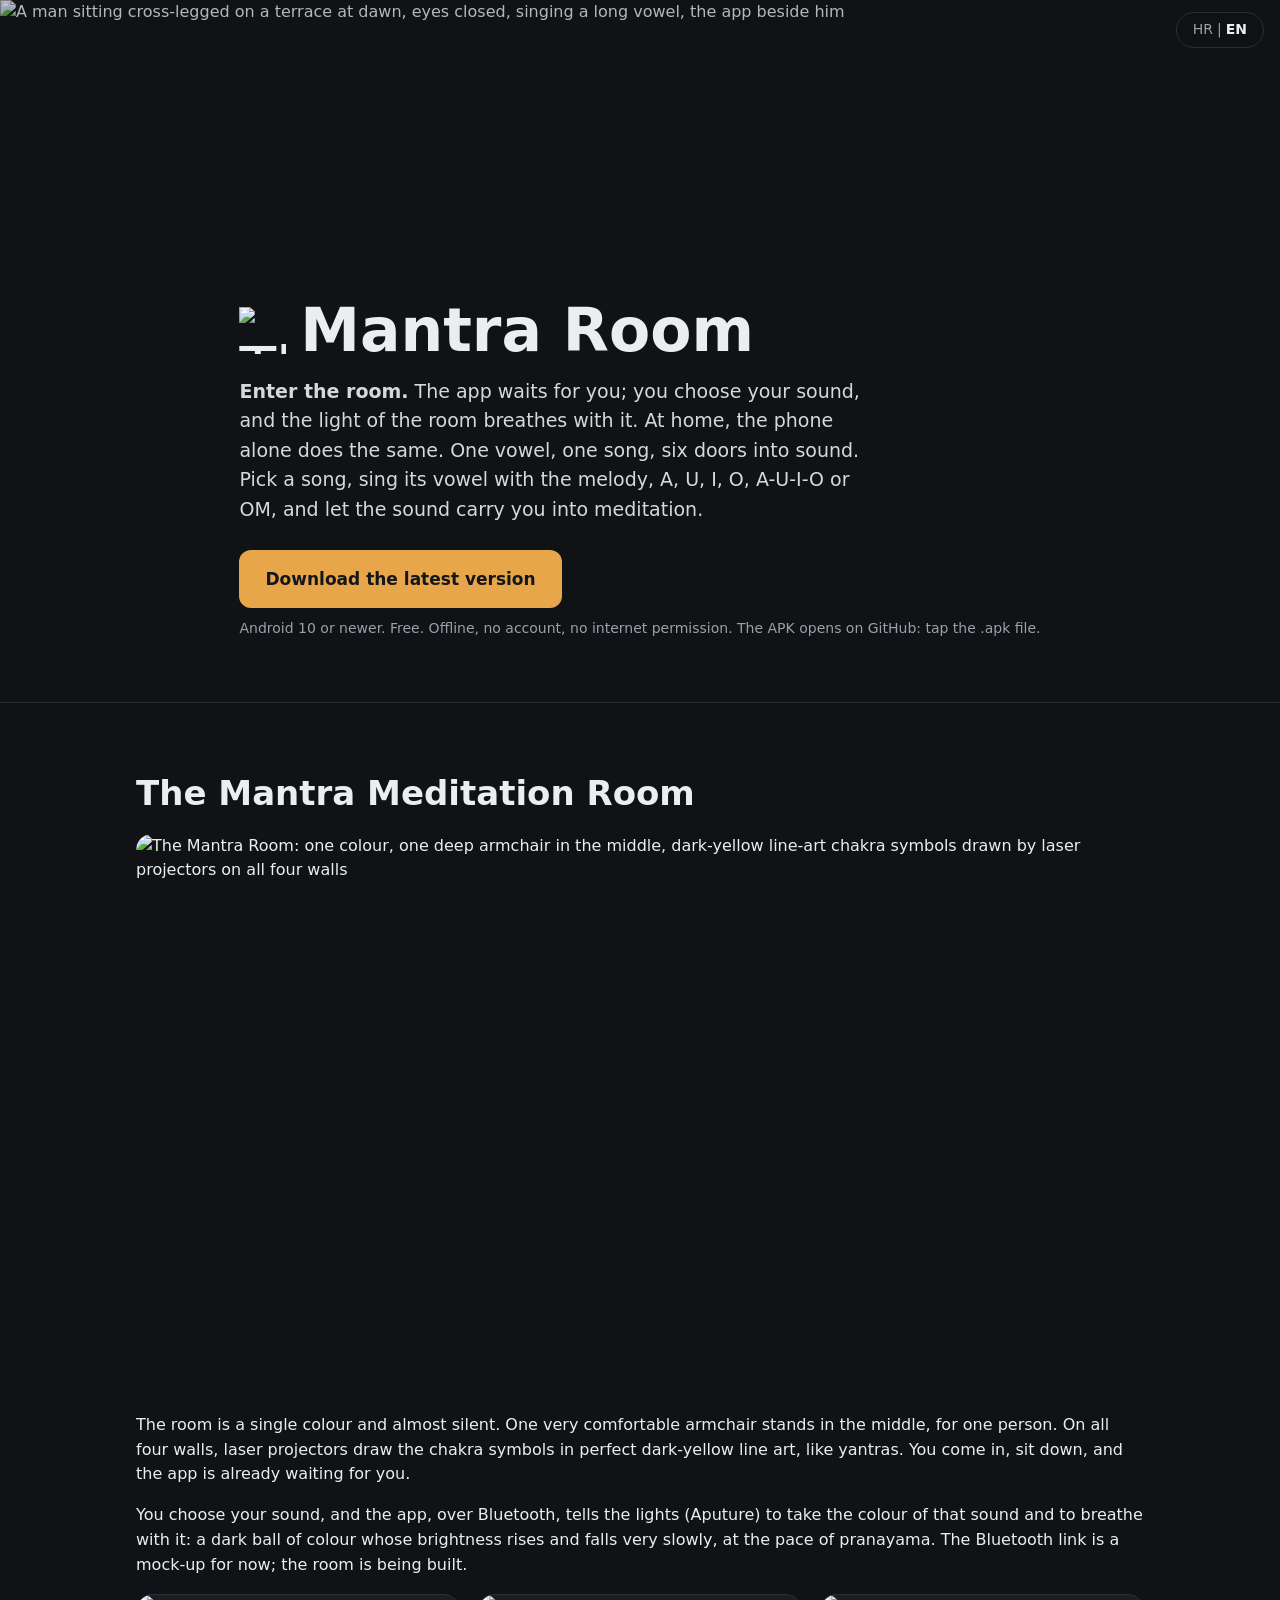
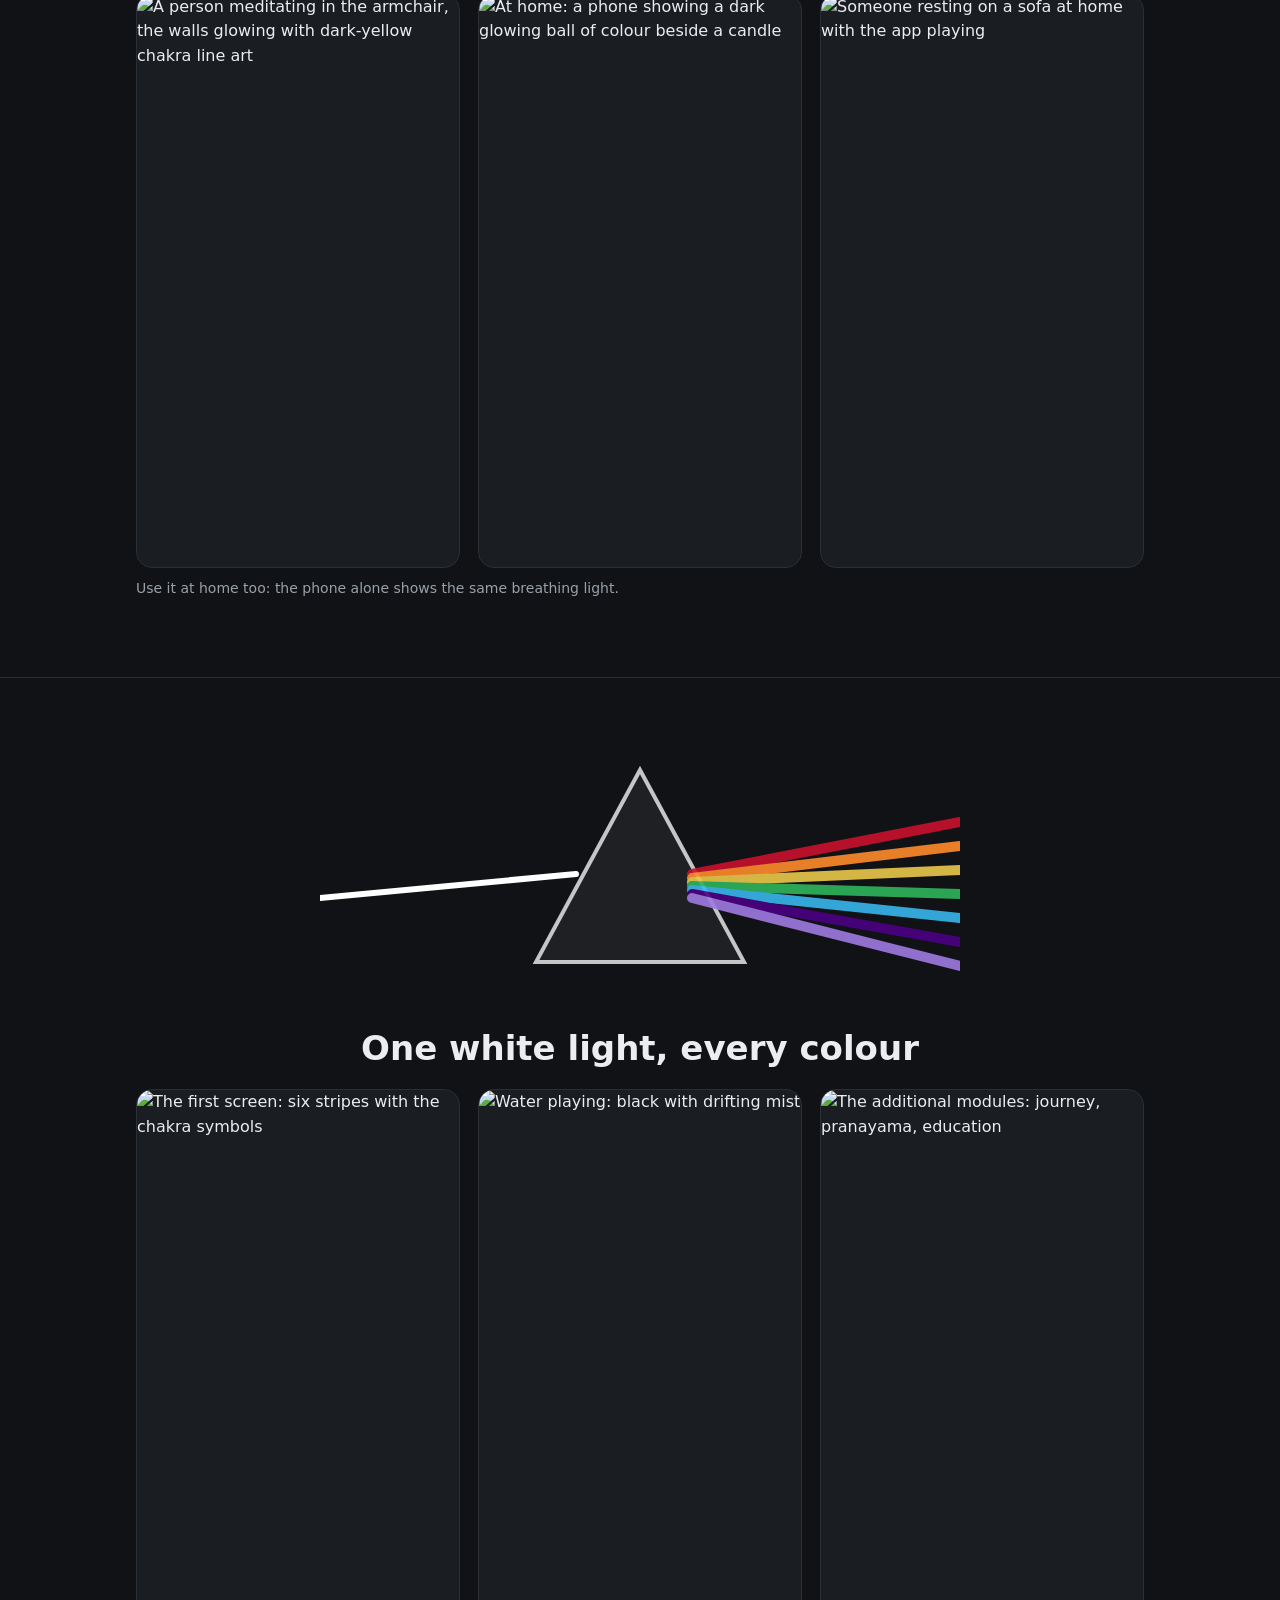
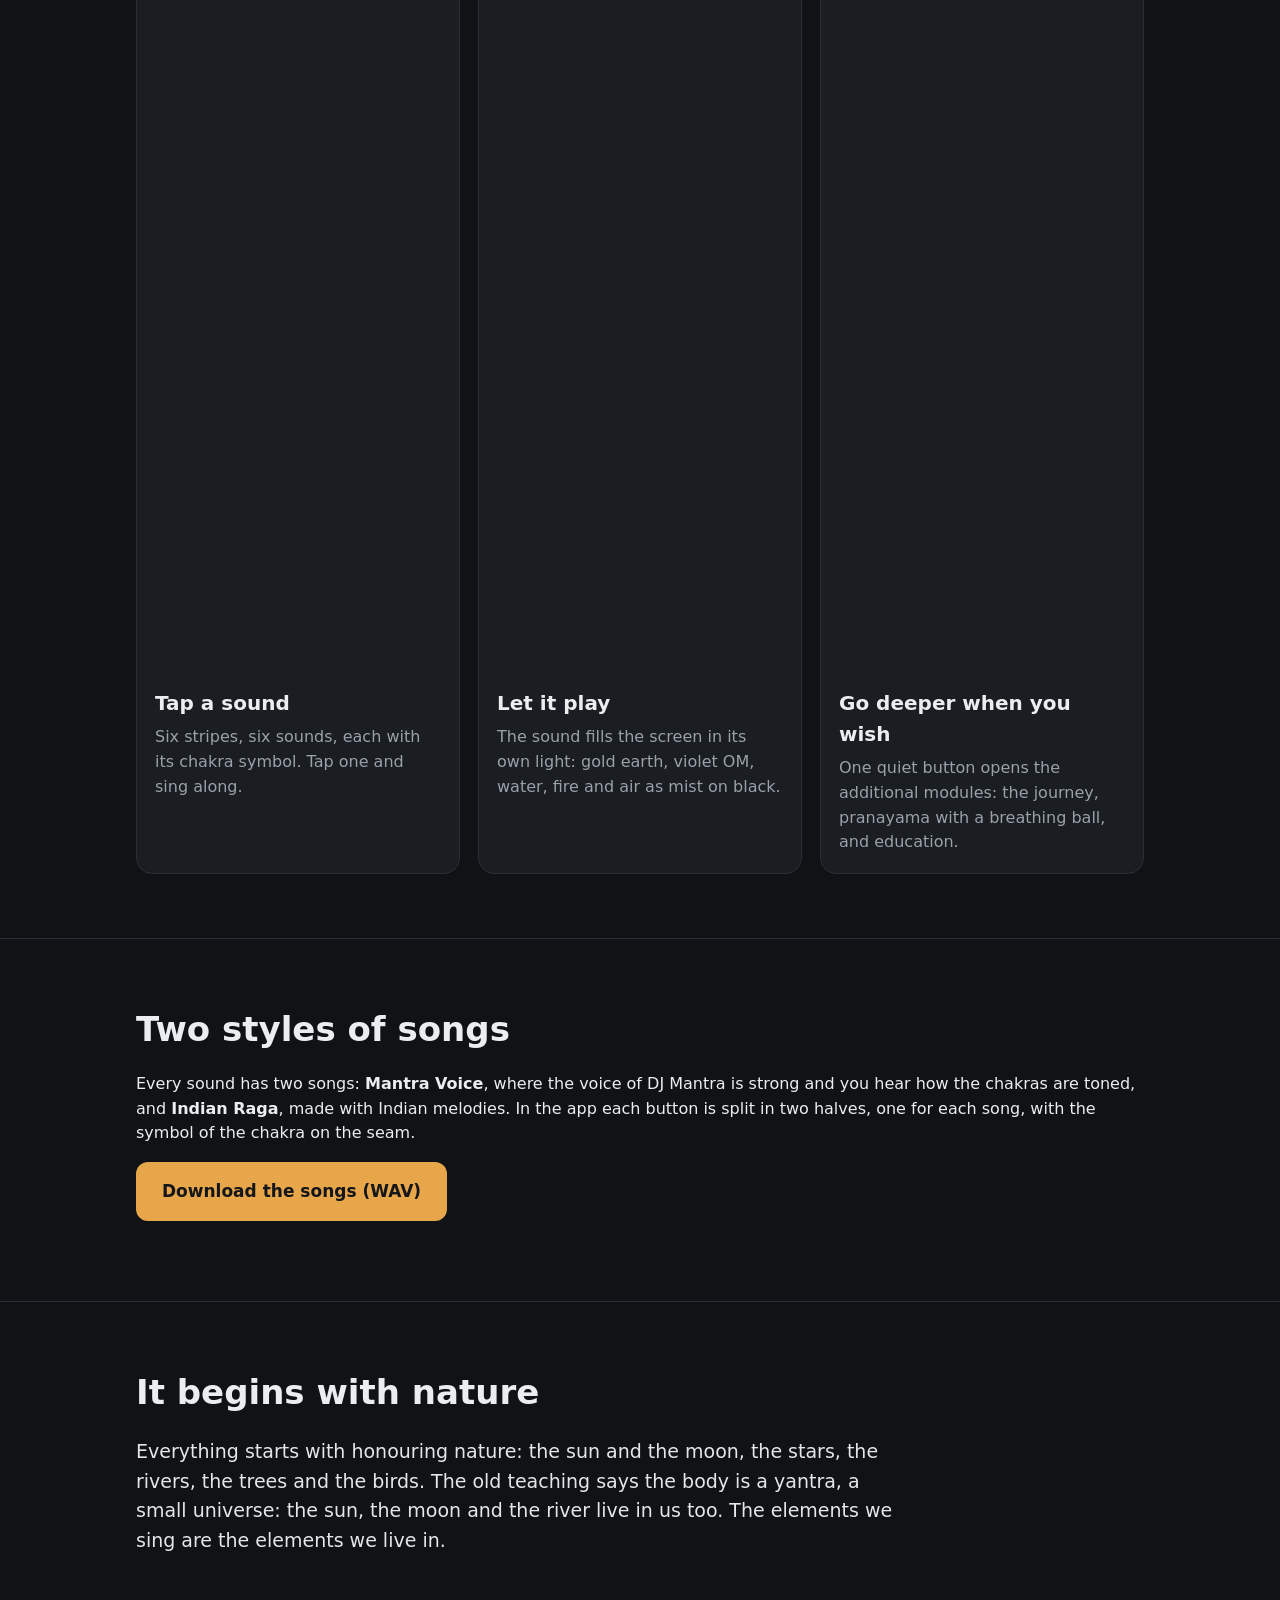
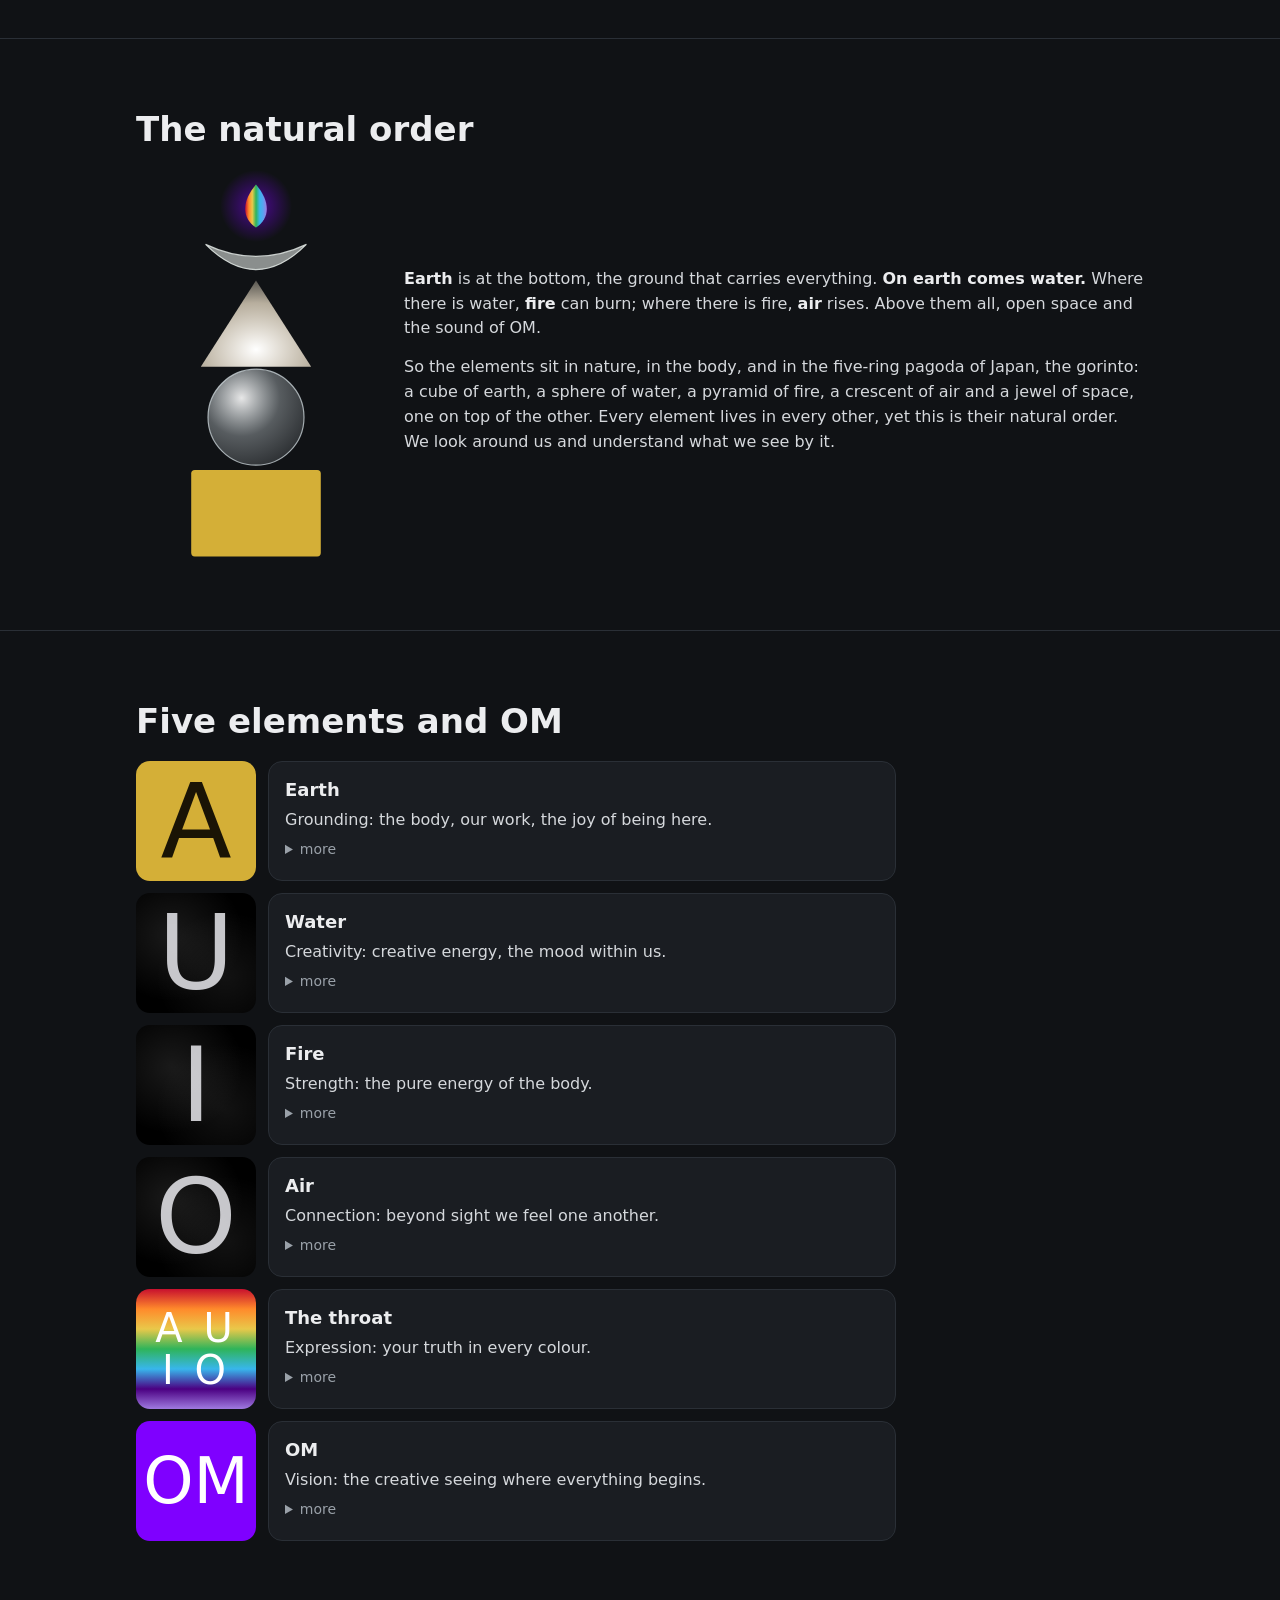
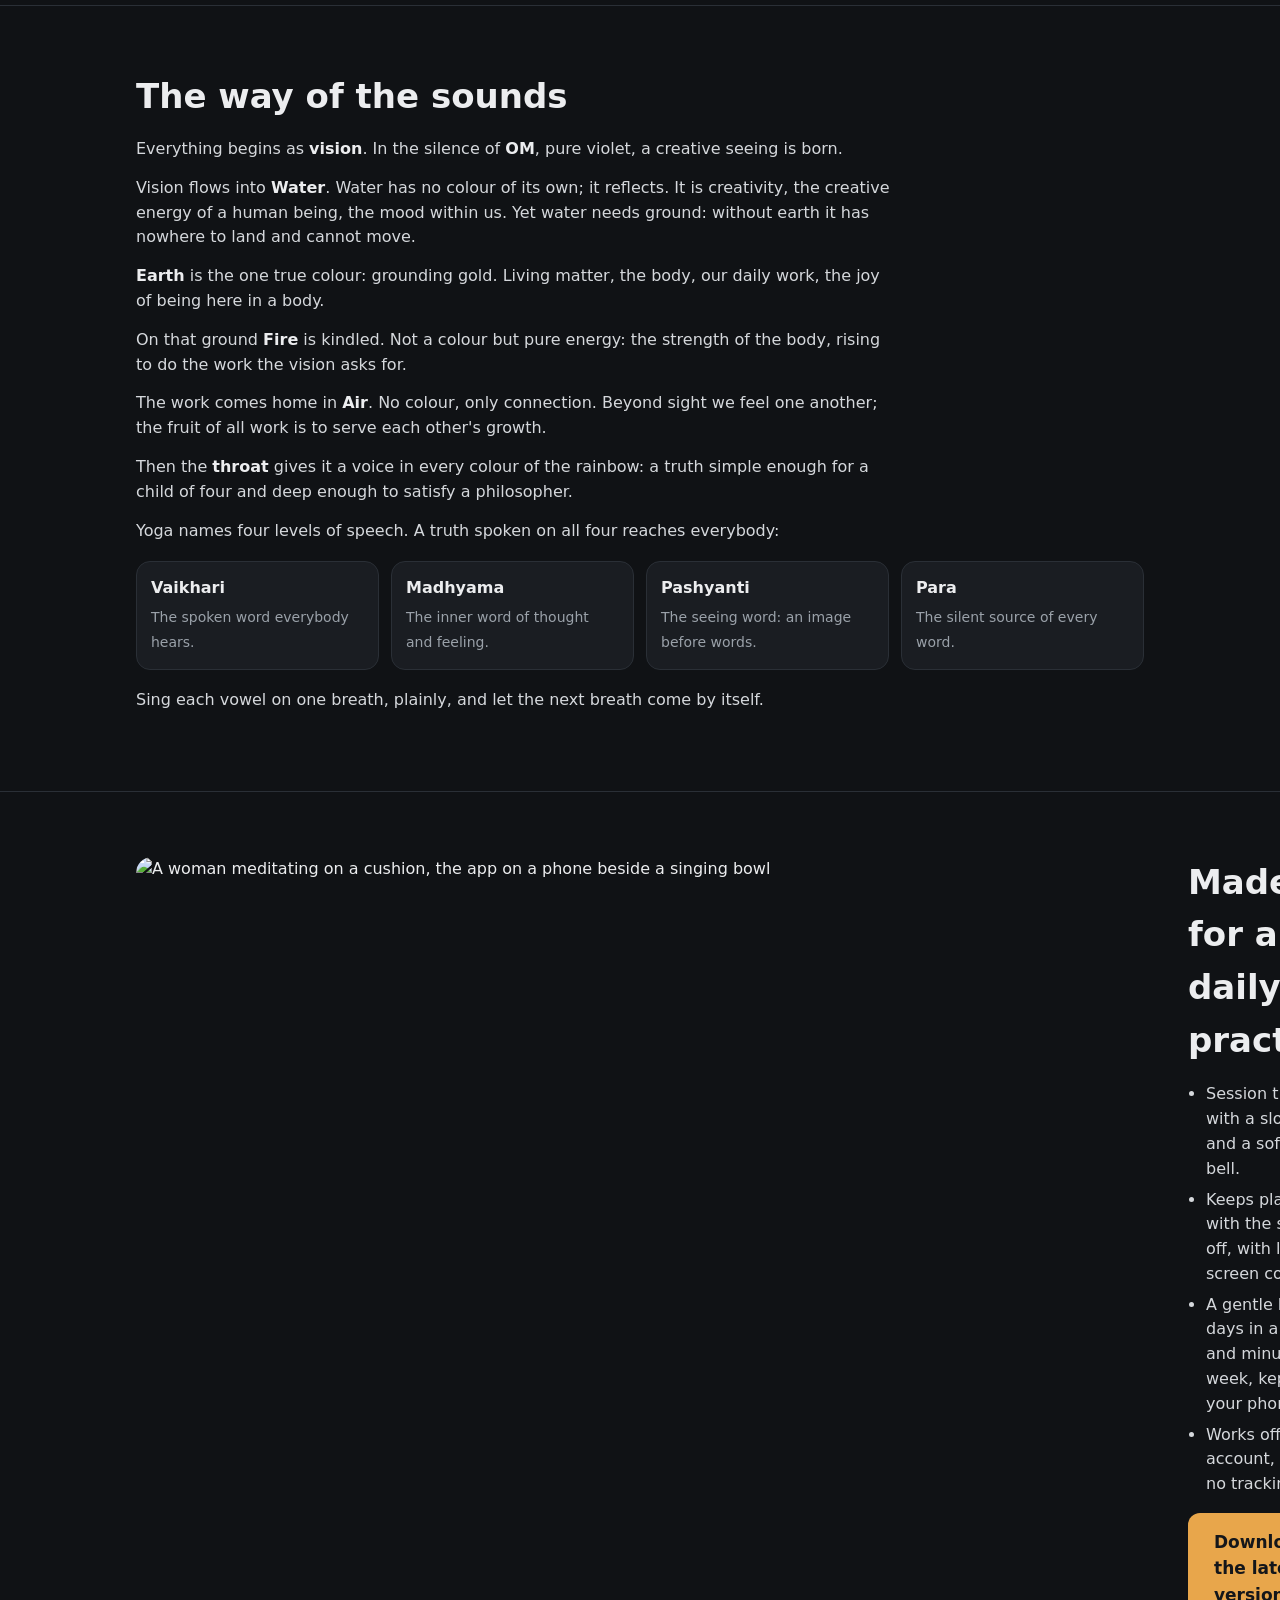
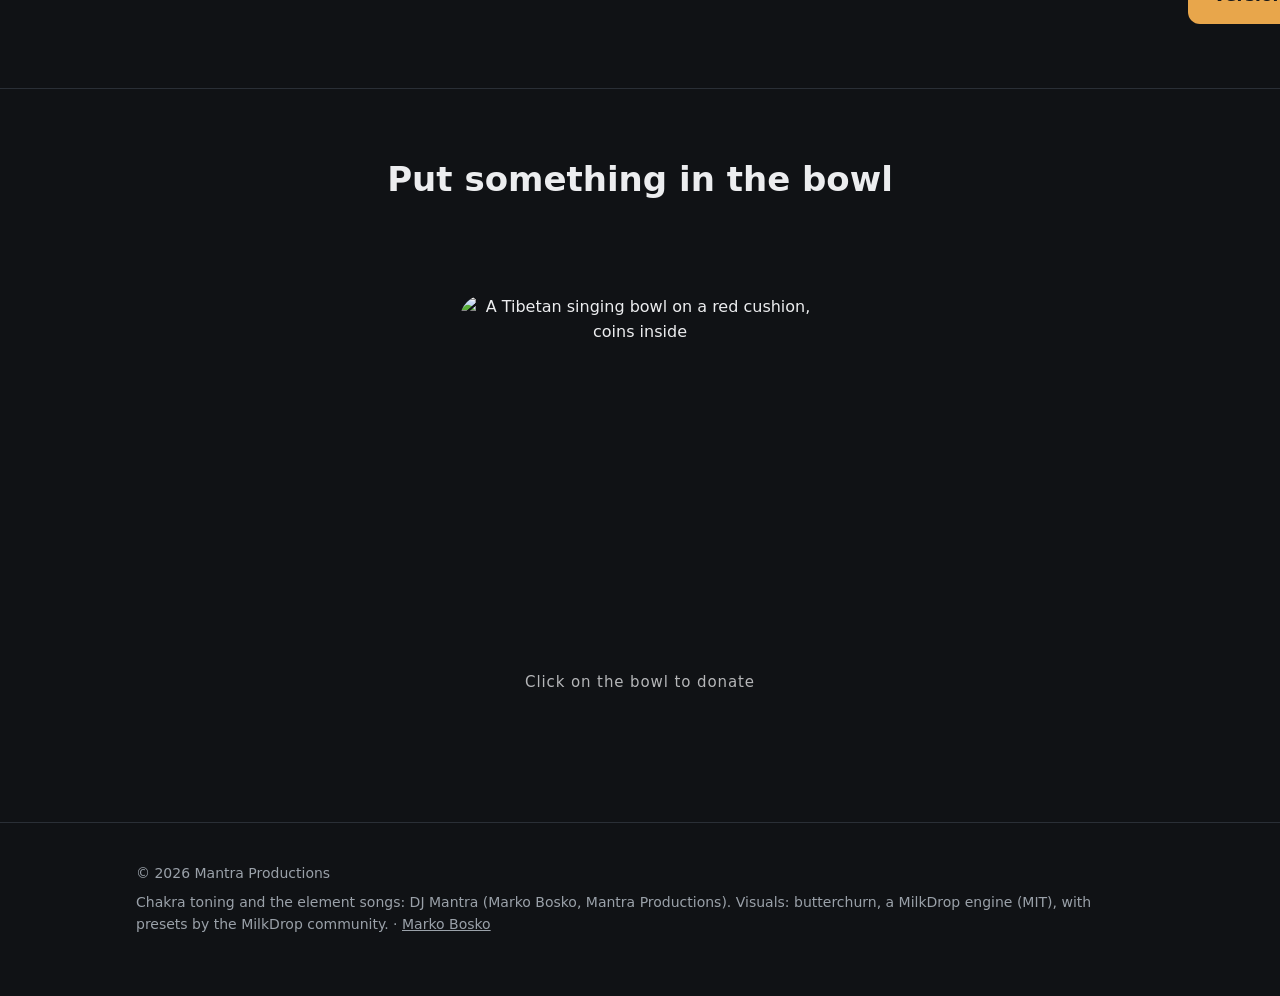
==== commit e91957bc: "TAKEOVER, LESSONS, songs section on the site" ====
--- a/site/index.html
+++ b/site/index.html
@@ -167,6 +167,12 @@
   </div>
 </div></section>
 
+<section id="songs"><div class="wrap">
+  <h2><span lang="en">Two styles of songs</span><span lang="hr">Dva stila pjesama</span></h2>
+  <p><span lang="en">Every sound has two songs: <b>Mantra Voice</b>, where the voice of DJ Mantra is strong and you hear how the chakras are toned, and <b>Indian Raga</b>, made with Indian melodies. In the app each button is split in two halves, one for each song, with the symbol of the chakra on the seam.</span><span lang="hr">Svaki zvuk ima dvije pjesme: <b>Mantra Voice</b>, gdje je glas DJ Mantre jak i čuje se kako se tonira čakre, i <b>Indian Raga</b>, napravljenu s indijskim melodijama. U aplikaciji je svaki gumb podijeljen na dvije polovice, po jedna za svaku pjesmu, a simbol čakre je na spoju.</span></p>
+  <p><a class="btn" href="https://github.com/markoboskoauroville/MANTRA_ROOM/releases/tag/songs"><span lang="en">Download the songs (WAV)</span><span lang="hr">Preuzmi pjesme (WAV)</span></a></p>
+</div></section>
+
 <section><div class="wrap">
   <h2><span lang="en">It begins with nature</span><span lang="hr">Sve počinje s prirodom</span></h2>
   <p class="nature"><span lang="en">Everything starts with honouring nature: the sun and the moon, the stars, the rivers, the trees and the birds. The old teaching says the body is a yantra, a small universe: the sun, the moon and the river live in us too. The elements we sing are the elements we live in.</span><span lang="hr">Sve počinje s poštovanjem prirode: sunca i mjeseca, zvijezda, rijeka, drveća i ptica. Stara mudrost kaže da je tijelo yantra, mali svemir: sunce, mjesec i rijeka žive i u nama. Elementi koje pjevamo su elementi u kojima živimo.</span></p>
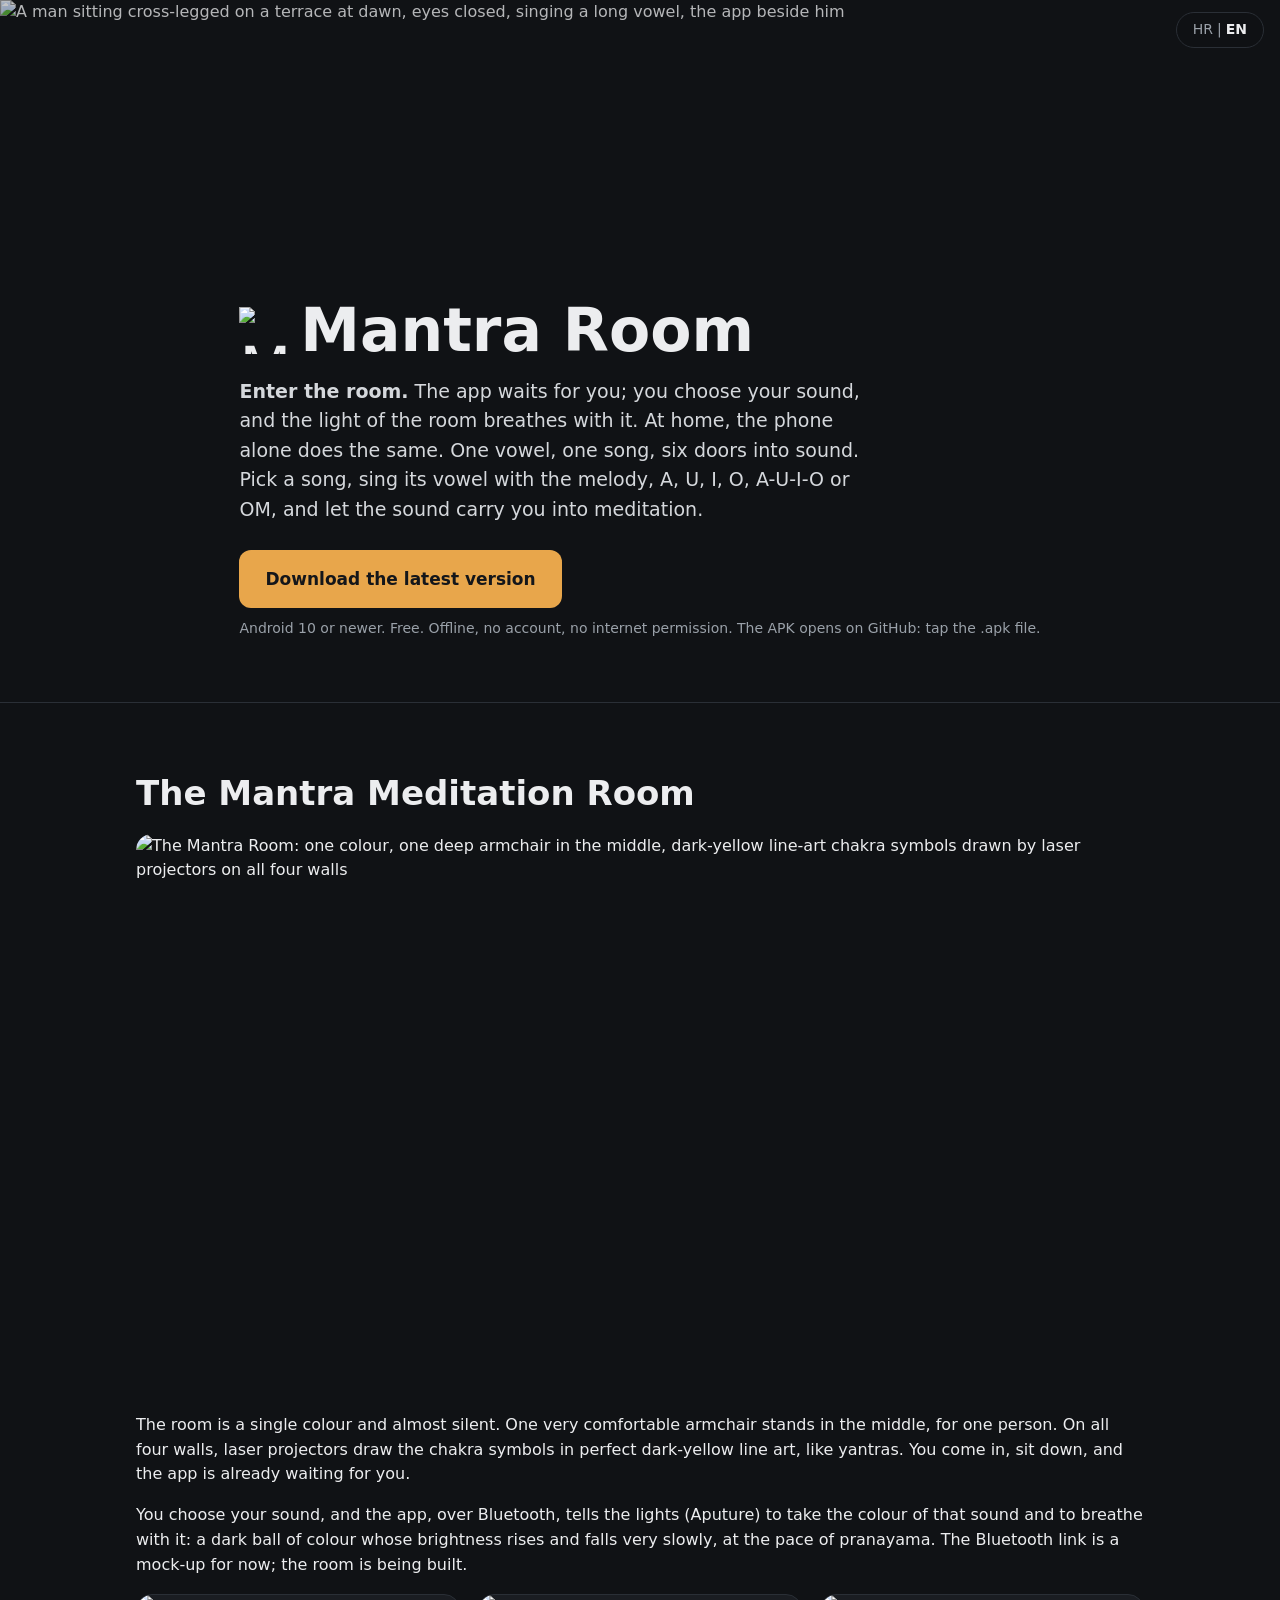
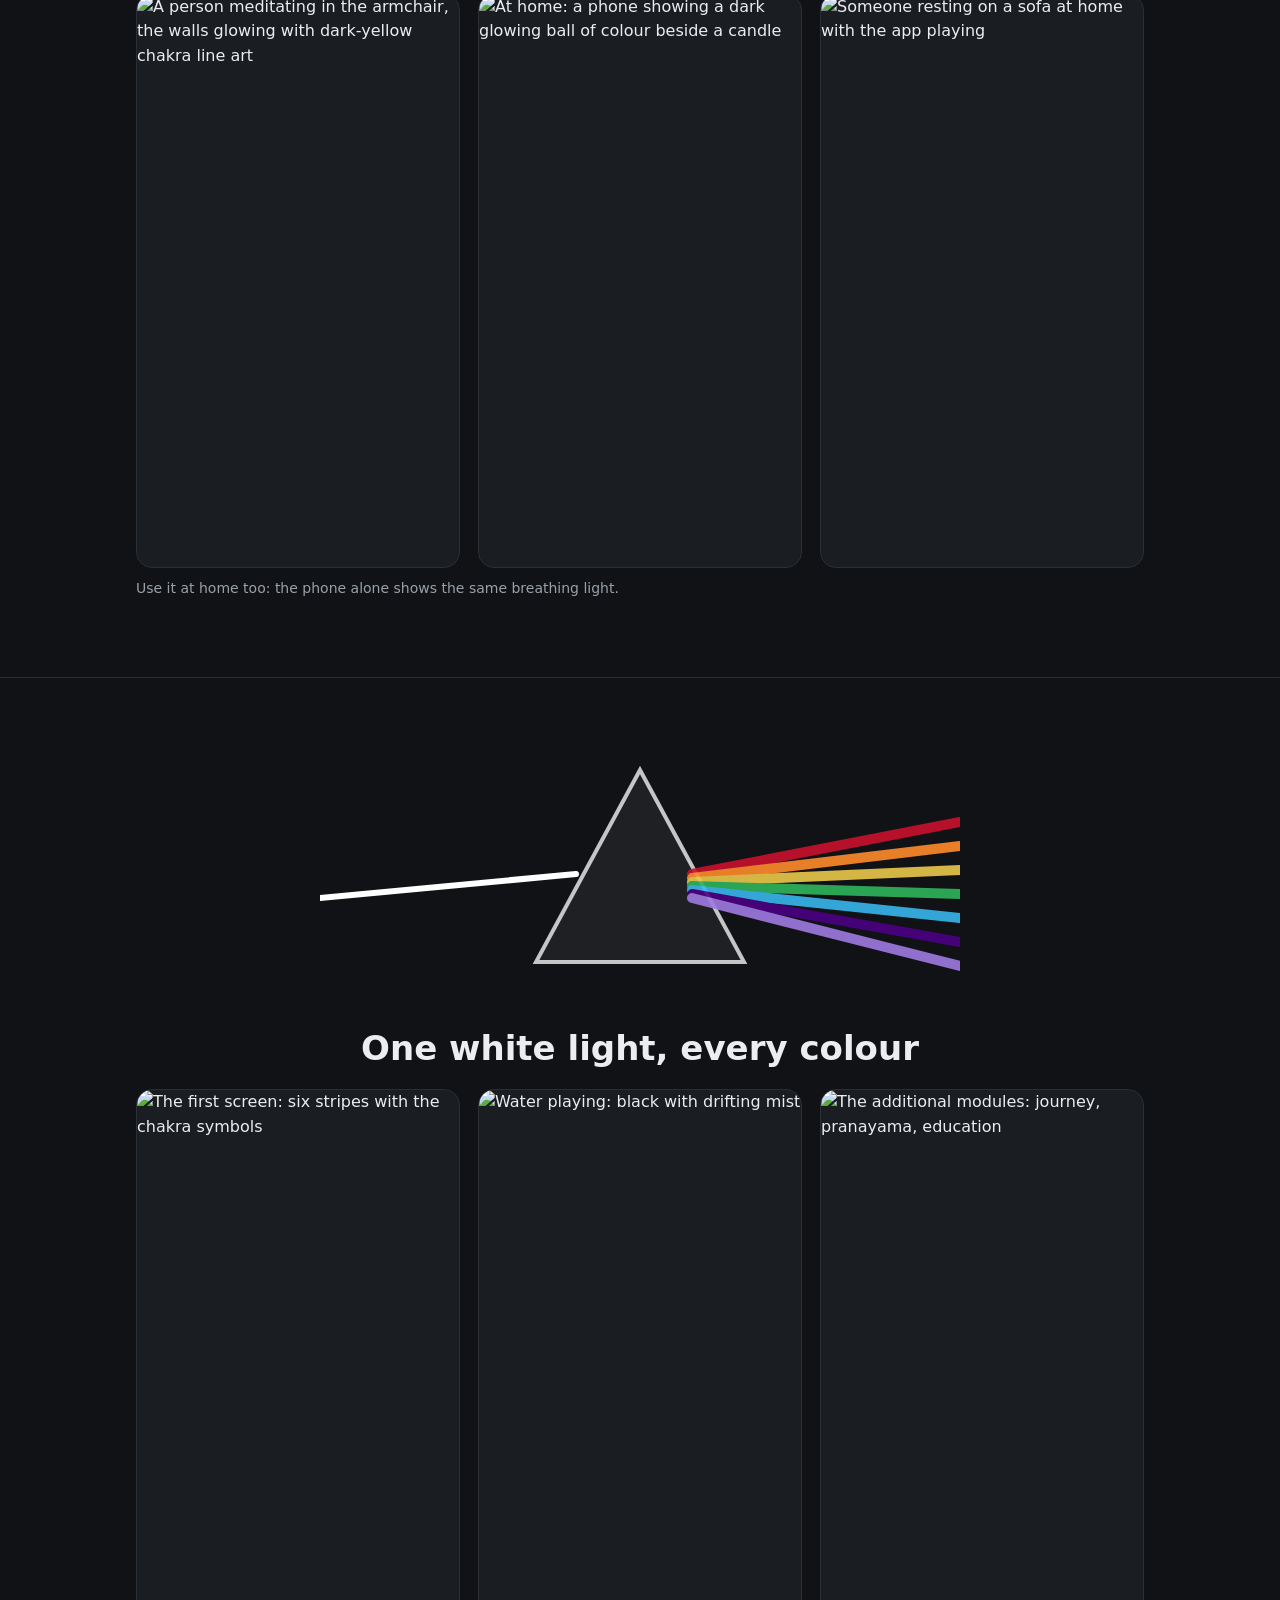
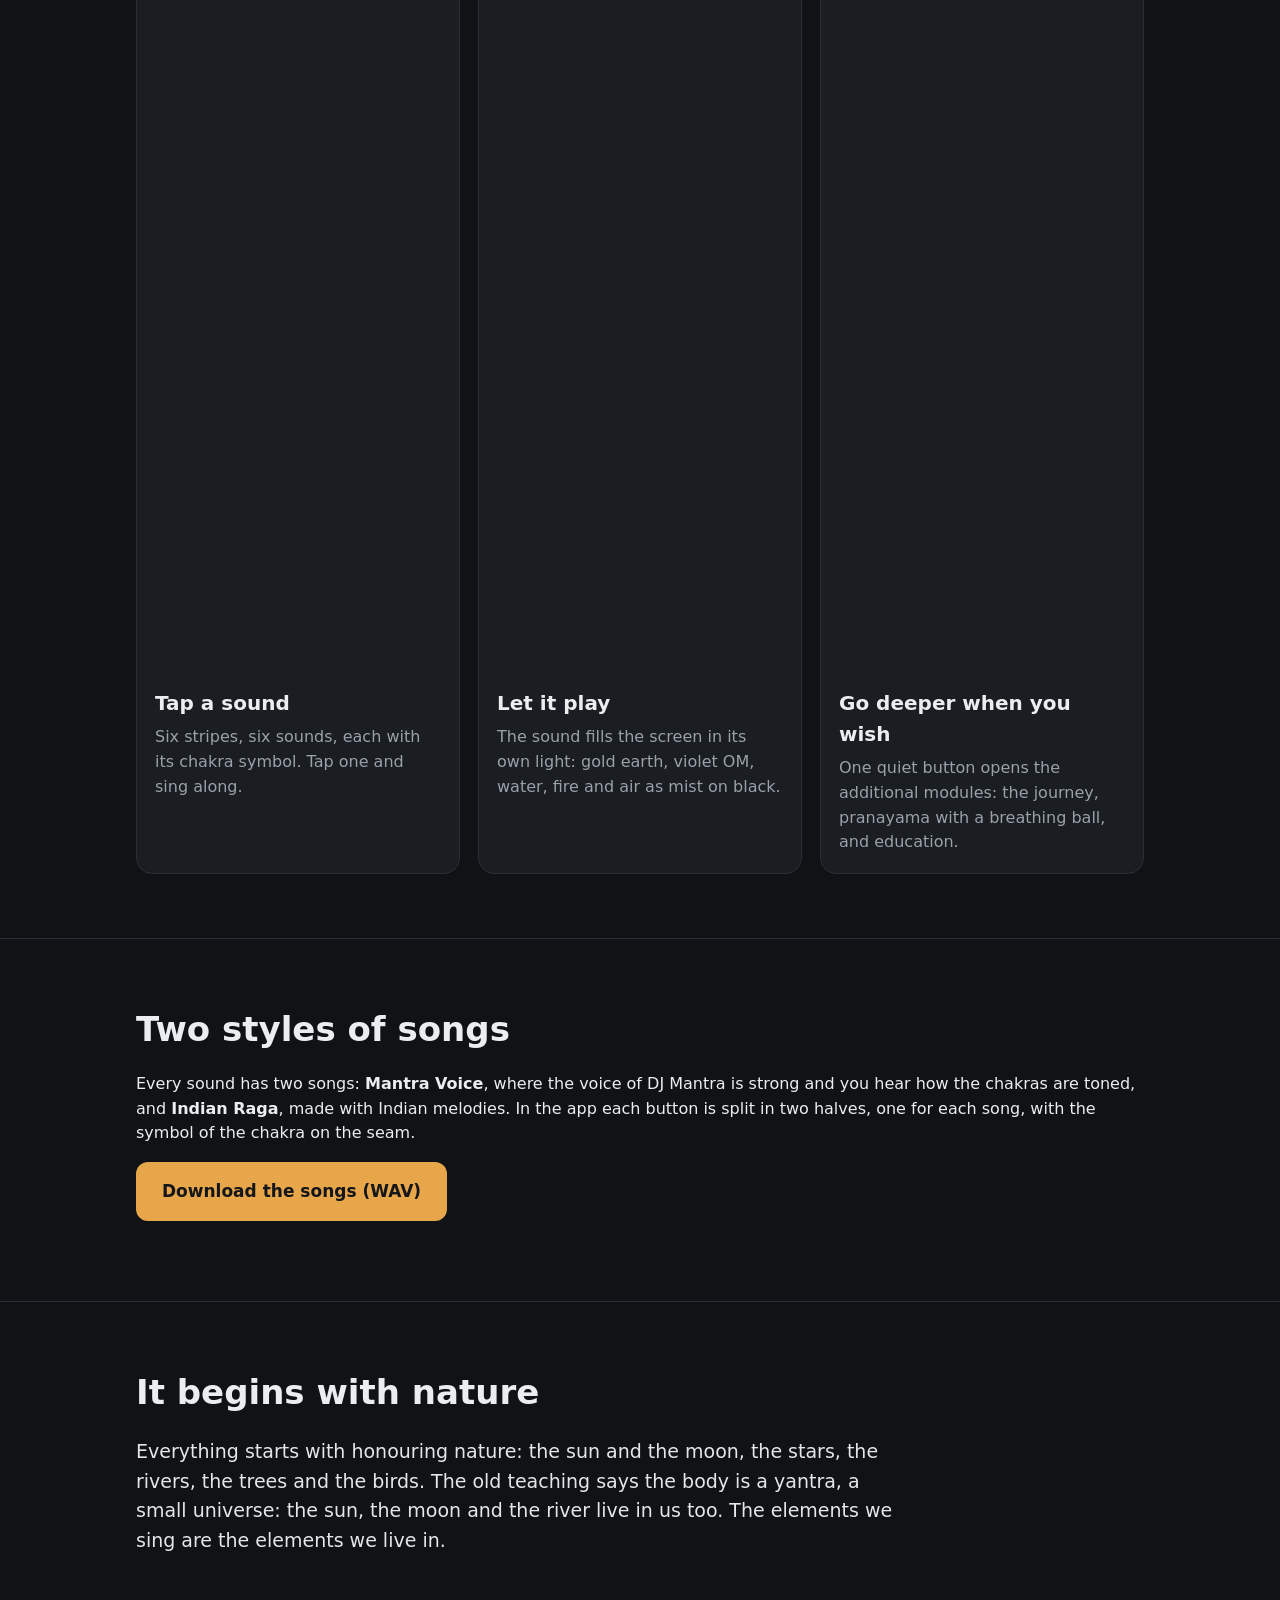
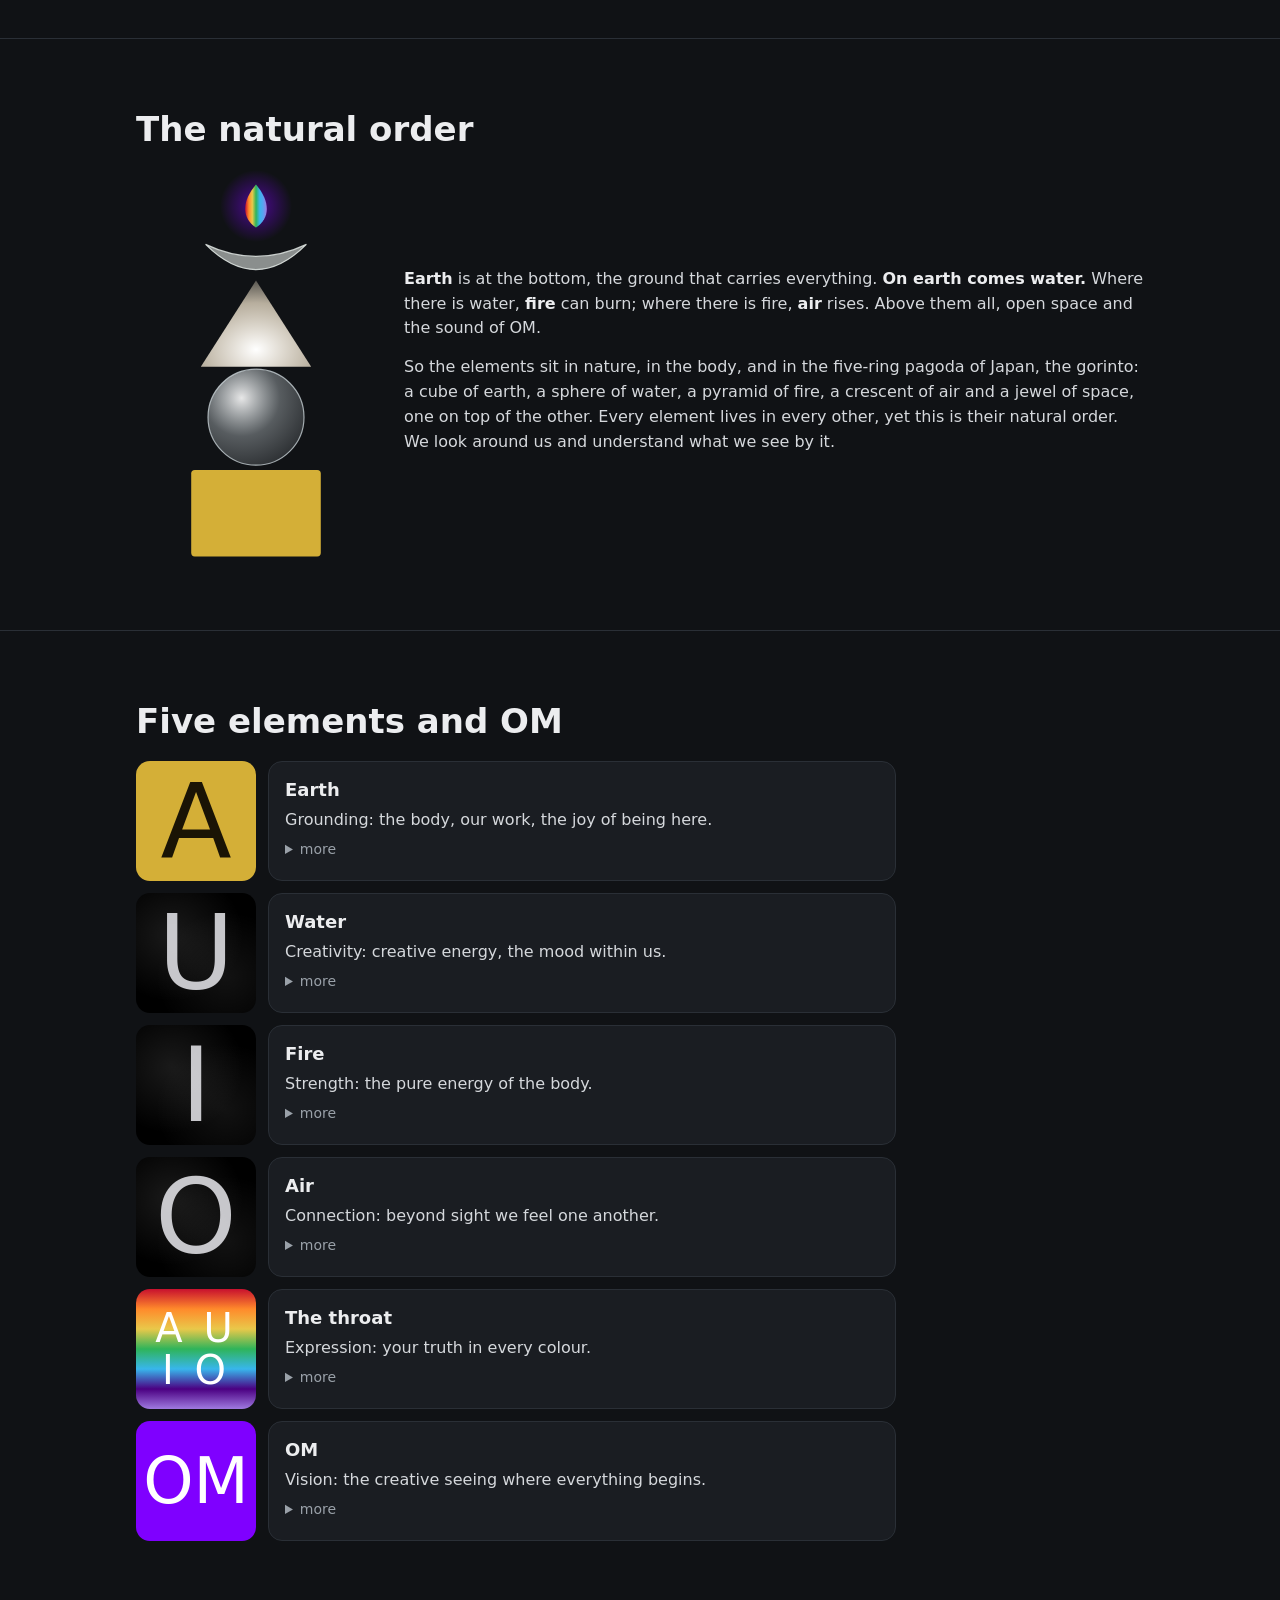
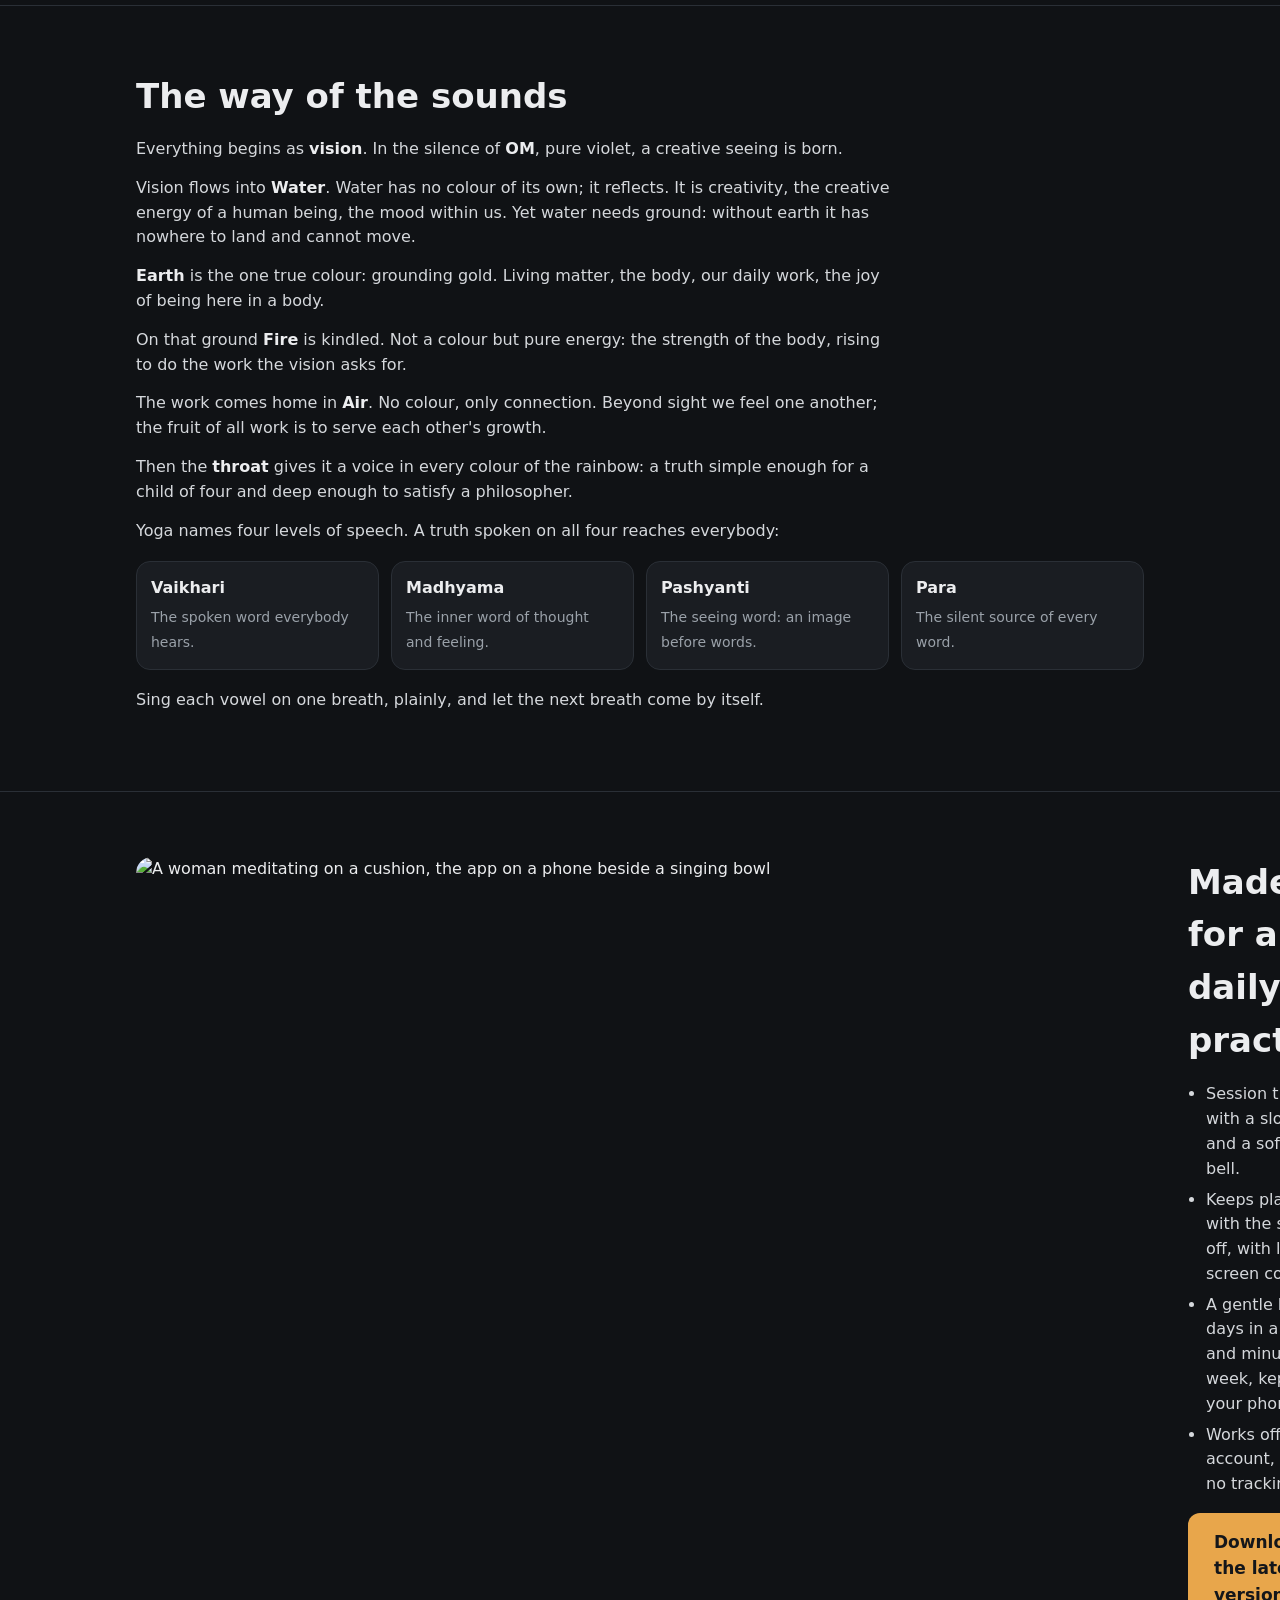
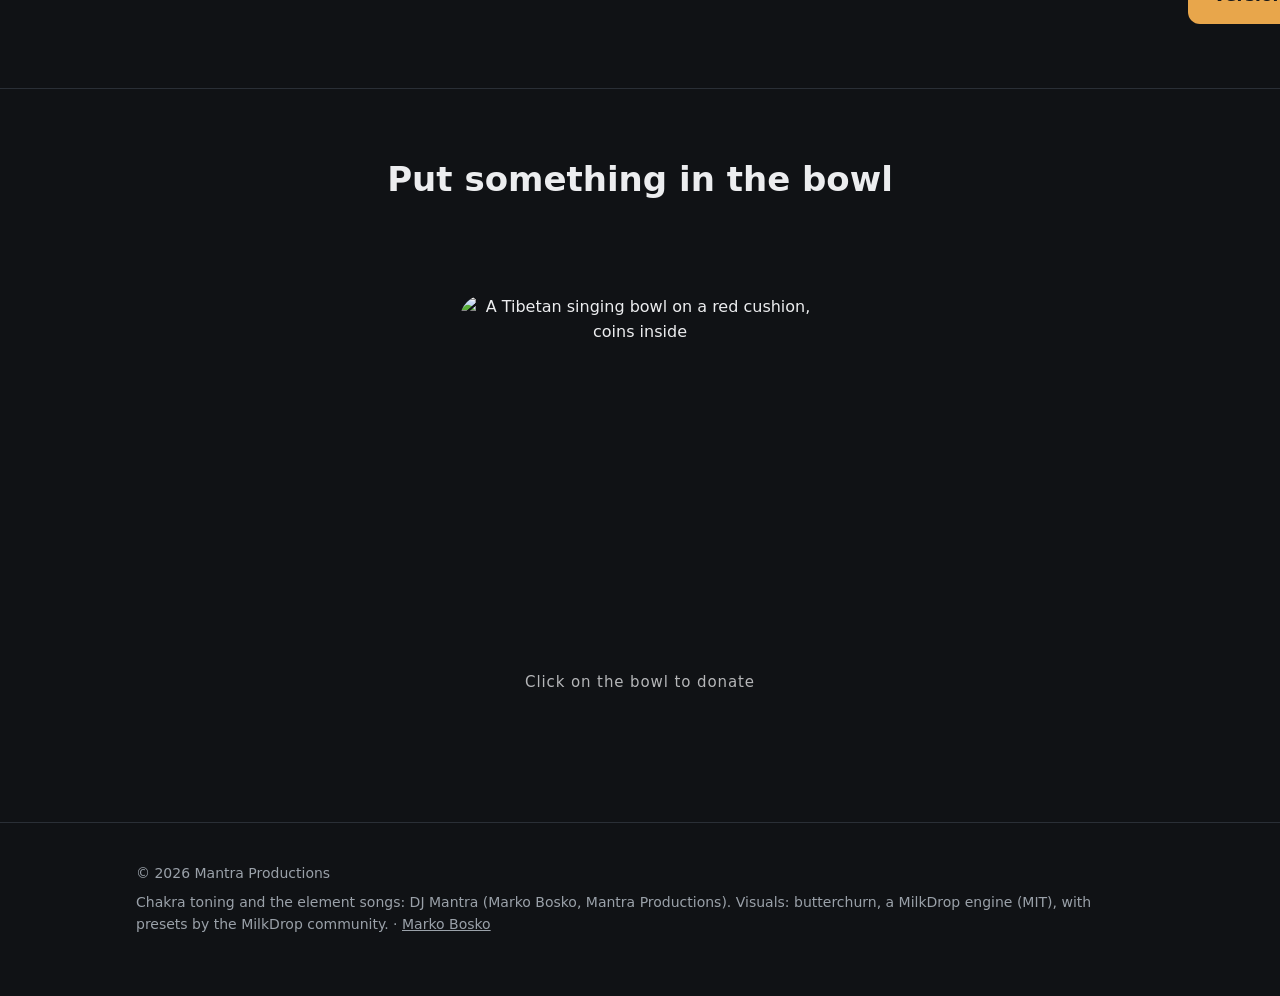
==== commit 4522a020: "v22: icon a pure white circle outline (app, site, favicons) Co-Authored-By: Claude Sonnet 5.5 <norep" ====
--- a/site/index.html
+++ b/site/index.html
@@ -28,11 +28,11 @@
 <meta name="twitter:title" content="Mantra Room">
 <meta name="twitter:description" content="Six songs, one vowel each: sing along with the melody and meditate in the sound. Free, offline, no account.">
 <meta name="twitter:image" content="https://mantraroom.pages.dev/img/og.jpg">
-<link rel="icon" href="/favicon.ico?v=5" sizes="any">
-<link rel="icon" type="image/svg+xml" href="/logo.svg?v=5">
-<link rel="icon" type="image/png" sizes="32x32" href="/favicon-32.png?v=5">
-<link rel="icon" type="image/png" sizes="192x192" href="/icon-192.png?v=5">
-<link rel="apple-touch-icon" href="/icon-180.png?v=5">
+<link rel="icon" href="/favicon.ico?v=6" sizes="any">
+<link rel="icon" type="image/svg+xml" href="/logo.svg?v=6">
+<link rel="icon" type="image/png" sizes="32x32" href="/favicon-32.png?v=6">
+<link rel="icon" type="image/png" sizes="192x192" href="/icon-192.png?v=6">
+<link rel="apple-touch-icon" href="/icon-180.png?v=6">
 <link rel="preload" as="image" href="/img/hero.webp" type="image/webp" fetchpriority="high">
 <script type="application/ld+json">{"@context":"https://schema.org","@graph":[
  {"@type":"MobileApplication","@id":"https://mantraroom.pages.dev/#app","name":"Mantra Room","alternateName":"Mantra Meditation Room","url":"https://mantraroom.pages.dev/","description":"A sing-along meditation app for Android: six songs by DJ Mantra, one vowel each (A, U, I, O, A-U-I-O, OM). You follow the melody with that vowel and meditate in the sound. Pranayama and the philosophy of the elements inside.","applicationCategory":"HealthApplication","applicationSubCategory":"Meditation","operatingSystem":"Android 10+","inLanguage":["en","hr"],"isAccessibleForFree":true,"offers":{"@type":"Offer","price":"0","priceCurrency":"EUR"},"downloadUrl":"https://github.com/markoboskoauroville/MANTRA_ROOM/releases/latest","installUrl":"https://github.com/markoboskoauroville/MANTRA_ROOM/releases/latest","image":"https://mantraroom.pages.dev/img/og.jpg","screenshot":["https://mantraroom.pages.dev/img/start.webp","https://mantraroom.pages.dev/img/journey.webp","https://mantraroom.pages.dev/img/modules.webp"],"author":{"@id":"https://mantraroom.pages.dev/#marko"},"publisher":{"@id":"https://mantraroom.pages.dev/#org"}},
@@ -128,7 +128,7 @@
   <picture><source srcset="/img/hero.webp" type="image/webp"><img class="bg" src="/img/hero.jpg" width="1024" height="572" fetchpriority="high" alt="A man sitting cross-legged on a terrace at dawn, eyes closed, singing a long vowel, the app beside him"></picture>
   <div class="wrap">
     
-    <div class="titleRow"><img class="titleIcon" src="/logo.svg?v=5" width="48" height="48" alt="The heart chakra: a circle with the six-pointed star"><h1>Mantra Room</h1></div>
+    <div class="titleRow"><img class="titleIcon" src="/logo.svg?v=6" width="48" height="48" alt="Mantra Room: a pure white circle"><h1>Mantra Room</h1></div>
     <p class="lead"><span lang="en"><b>Enter the room.</b> The app waits for you; you choose your sound, and the light of the room breathes with it. At home, the phone alone does the same. One vowel, one song, six doors into sound. Pick a song, sing its vowel with the melody, A, U, I, O, A-U-I-O or OM, and let the sound carry you into meditation.</span><span lang="hr"><b>Uđi u sobu.</b> Aplikacija te čeka; izabereš svoj zvuk, a svjetlo sobe diše s njim. Kod kuće isto radi sam telefon. Jedan vokal, jedna pjesma, šest vrata u zvuk. Izaberi pjesmu, pjevaj njen vokal s melodijom, A, U, I, O, A-U-I-O ili OM, i pusti da te zvuk odnese u meditaciju.</span></p>
     <a class="btn" href="https://github.com/markoboskoauroville/MANTRA_ROOM/releases/latest" data-dl-app="chakratoning"><span lang="en">Download the latest version</span><span lang="hr">Preuzmi najnoviju verziju</span></a>
     <p class="small"><span lang="en">Android 10 or newer. Free. Offline, no account, no internet permission. The APK opens on GitHub: tap the .apk file.</span><span lang="hr">Android 10 ili noviji. Besplatno. Bez interneta, bez računa. APK se otvara na GitHubu: dodirni .apk datoteku.</span></p>
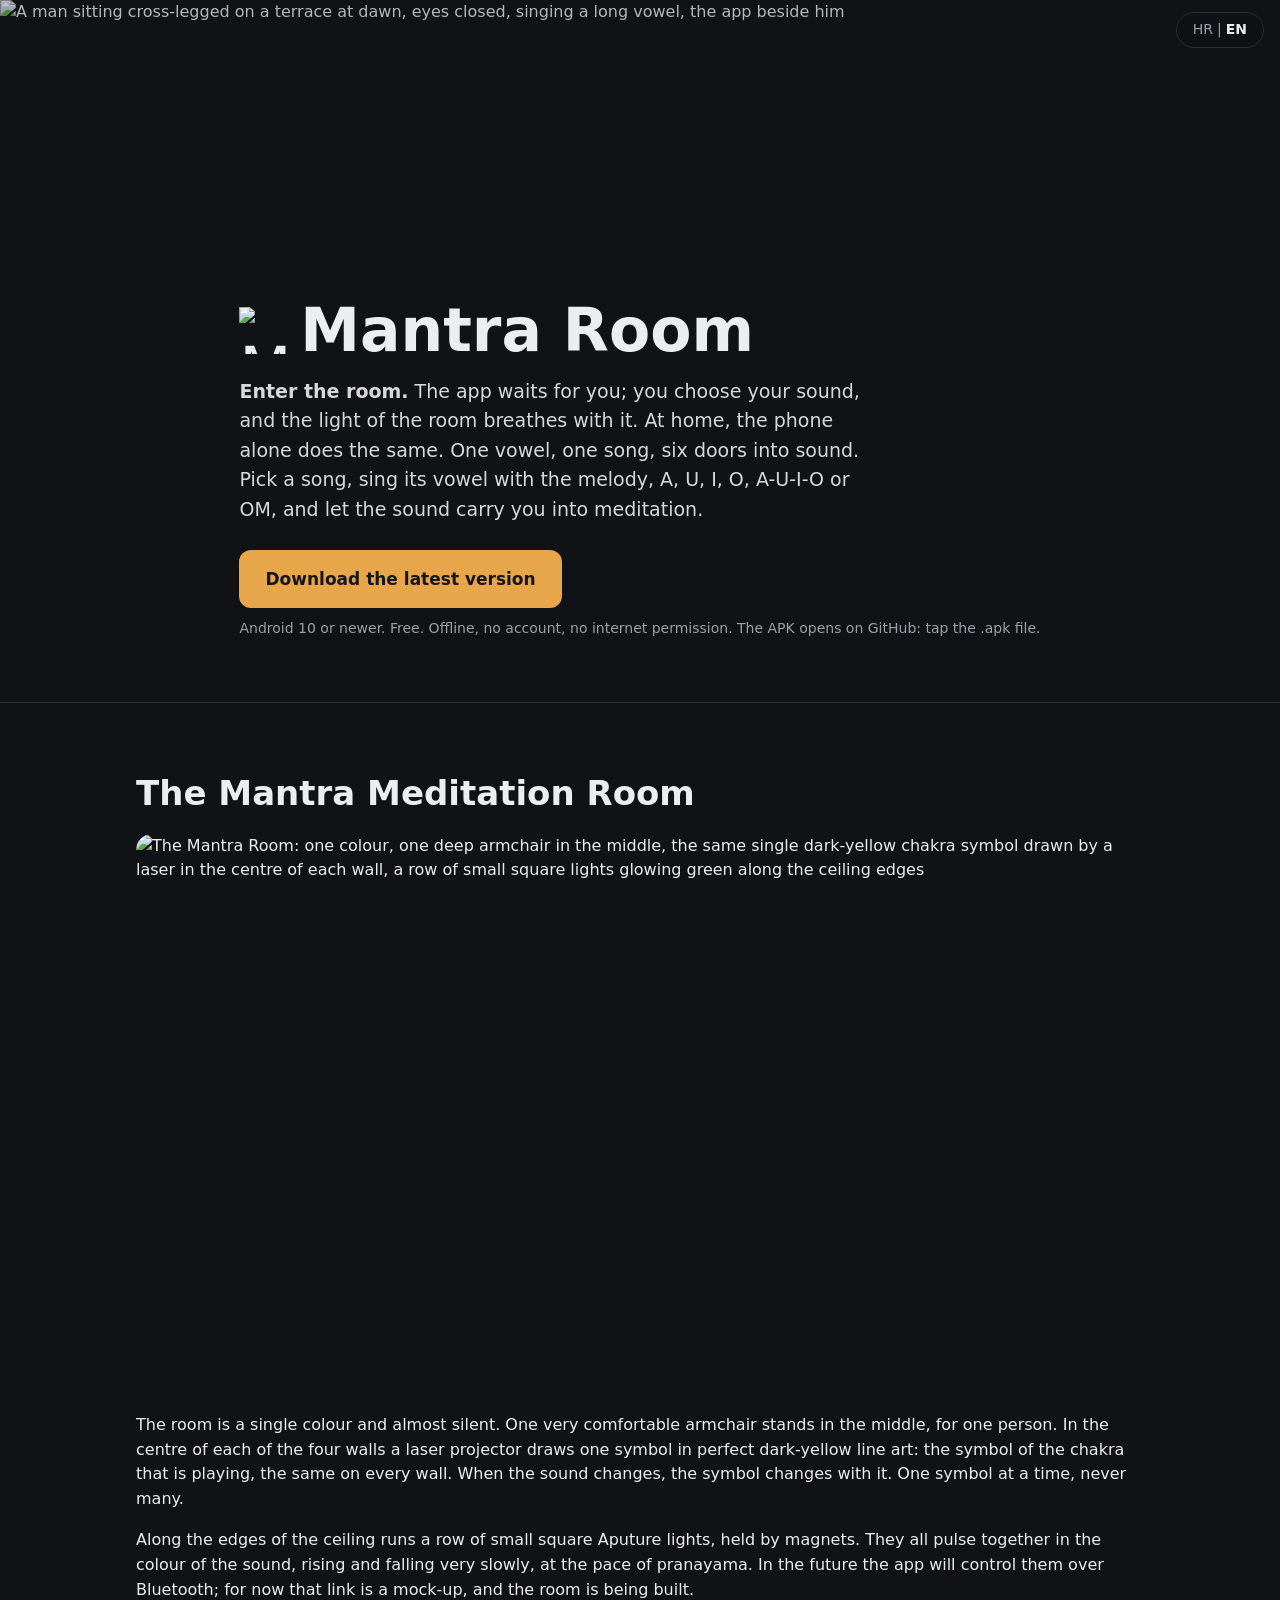
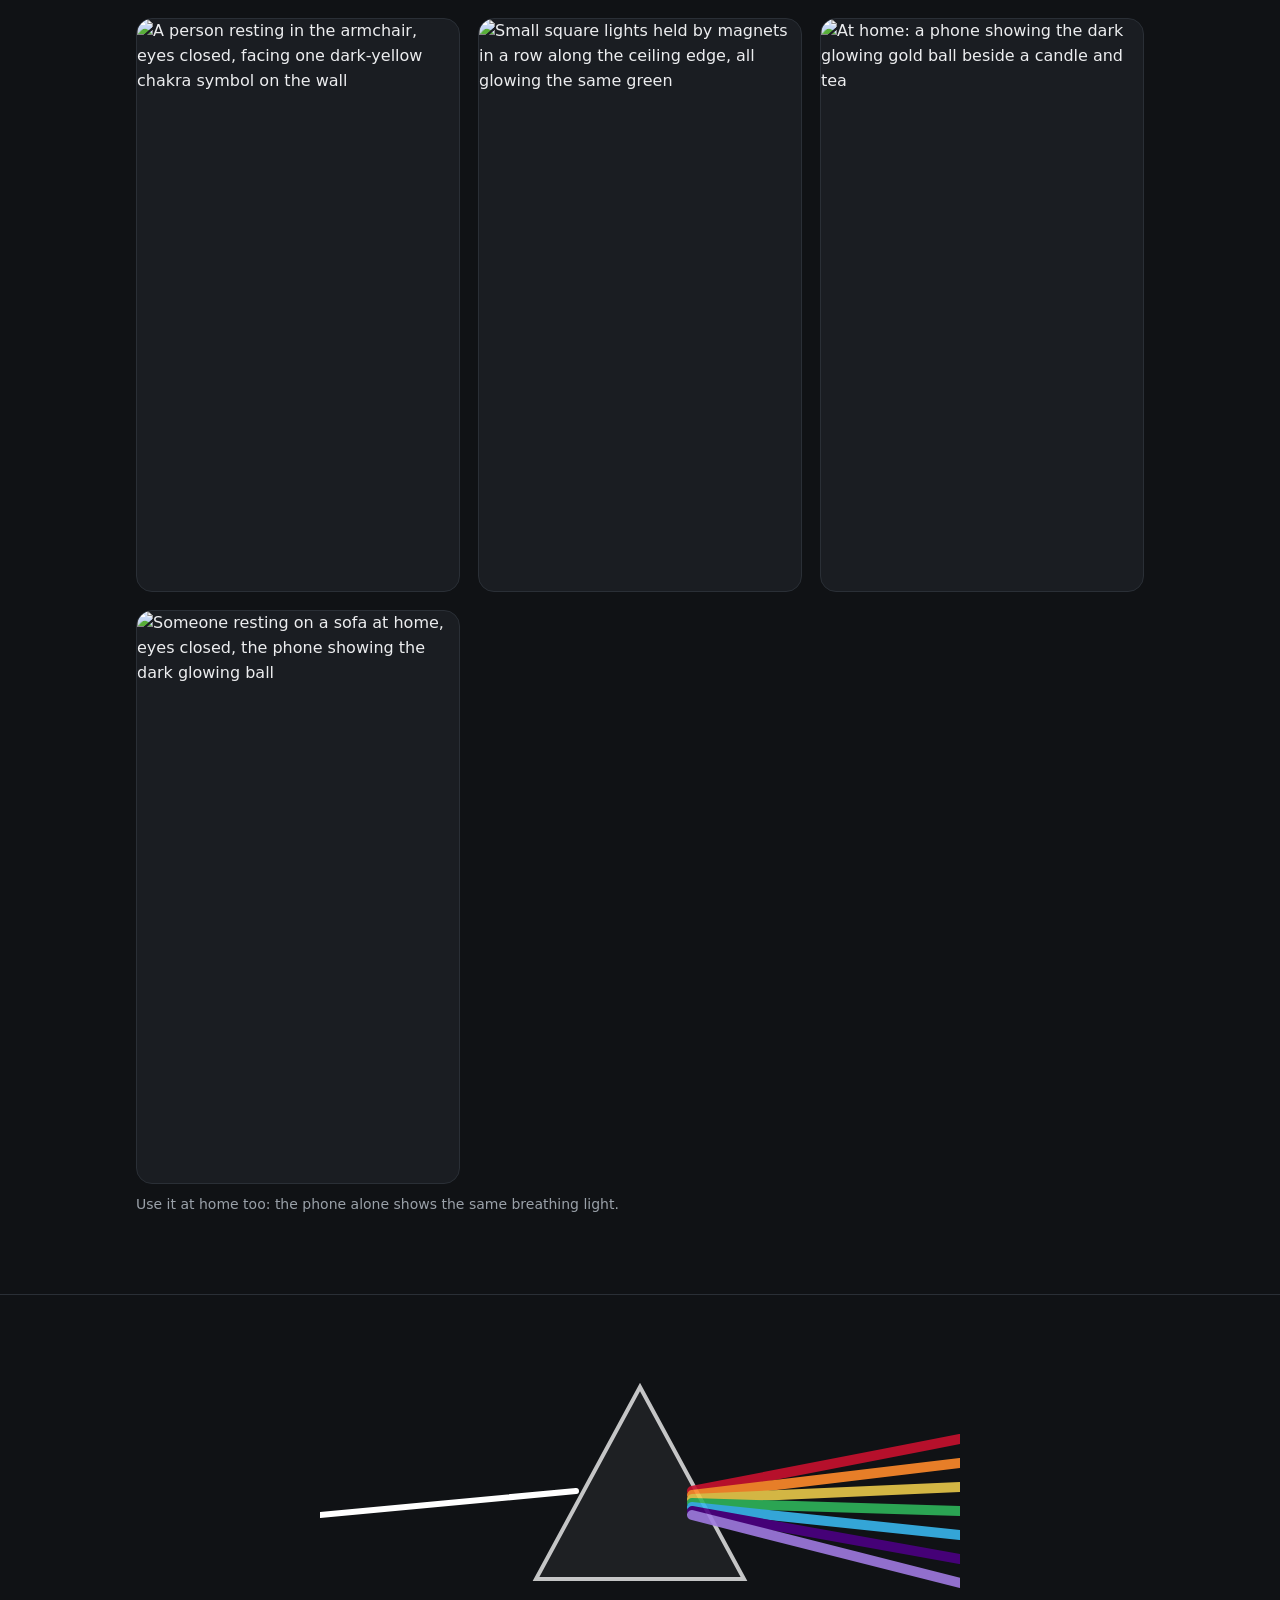
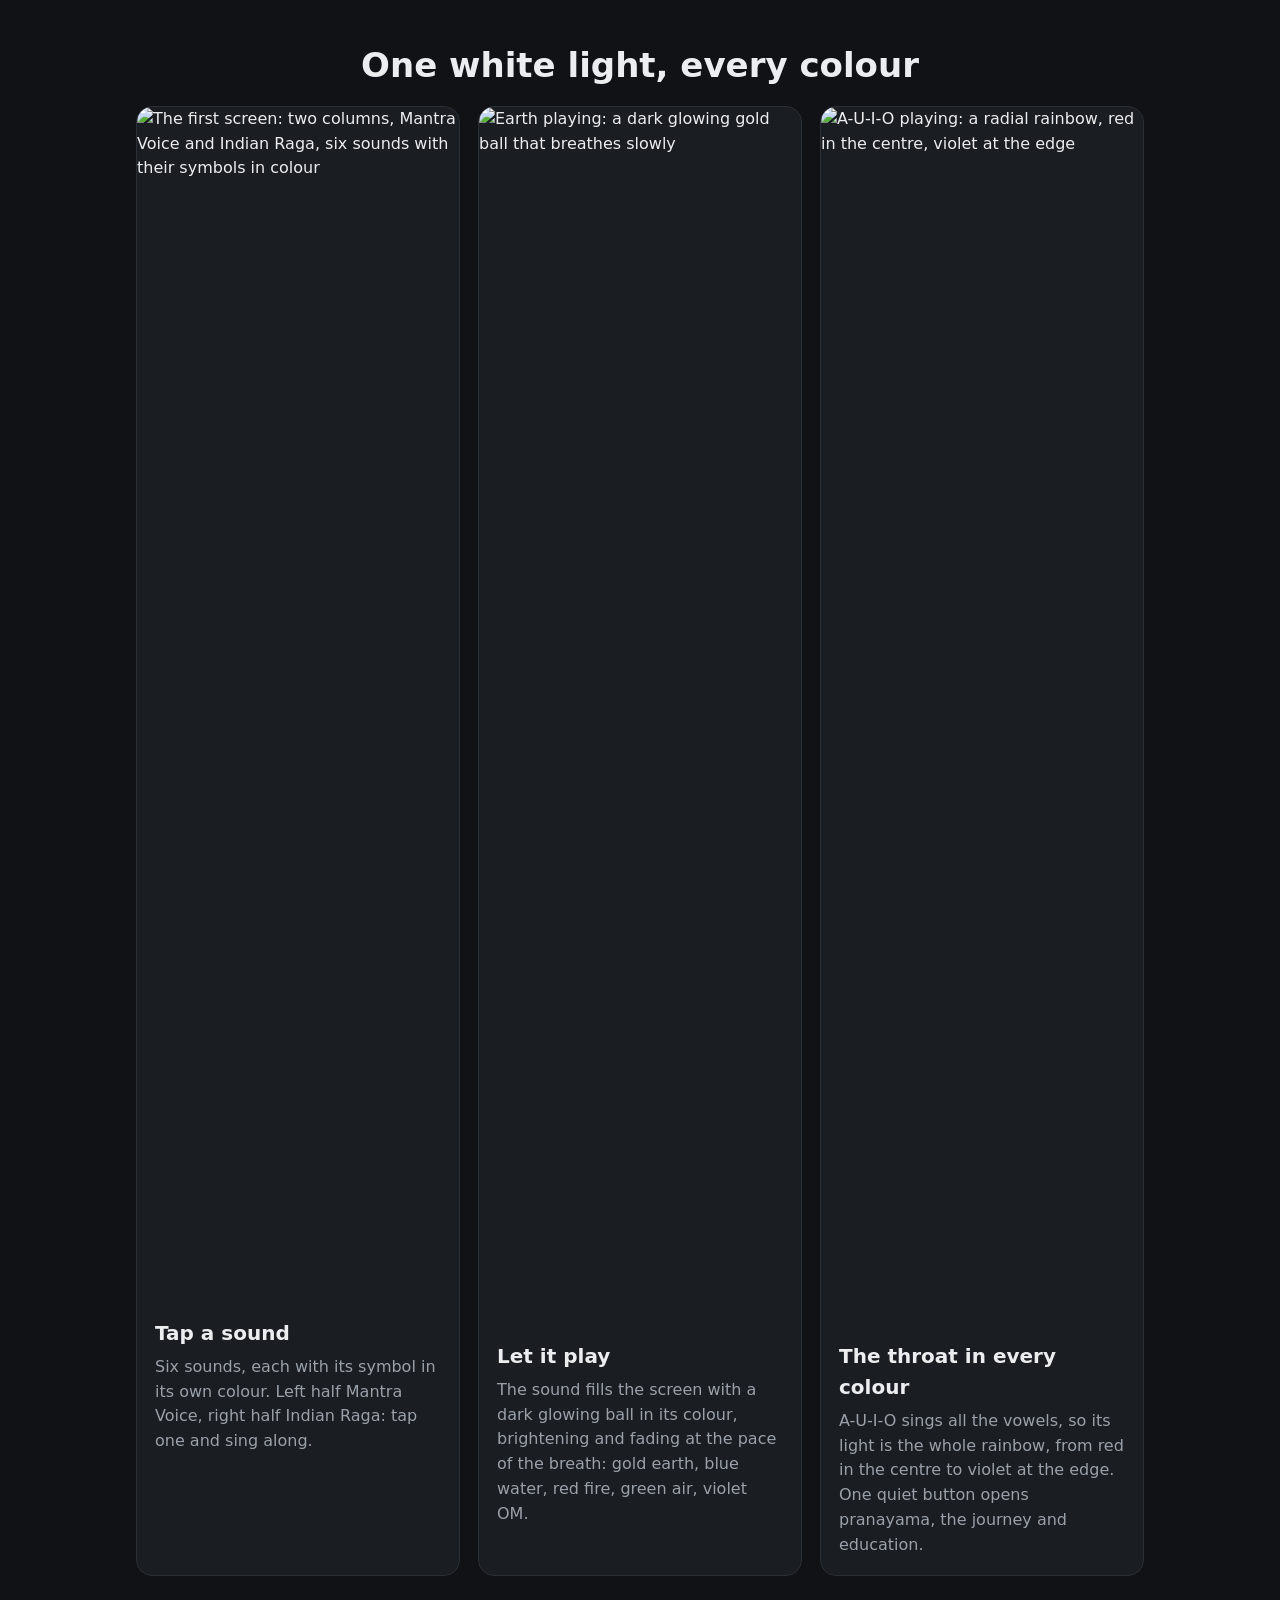
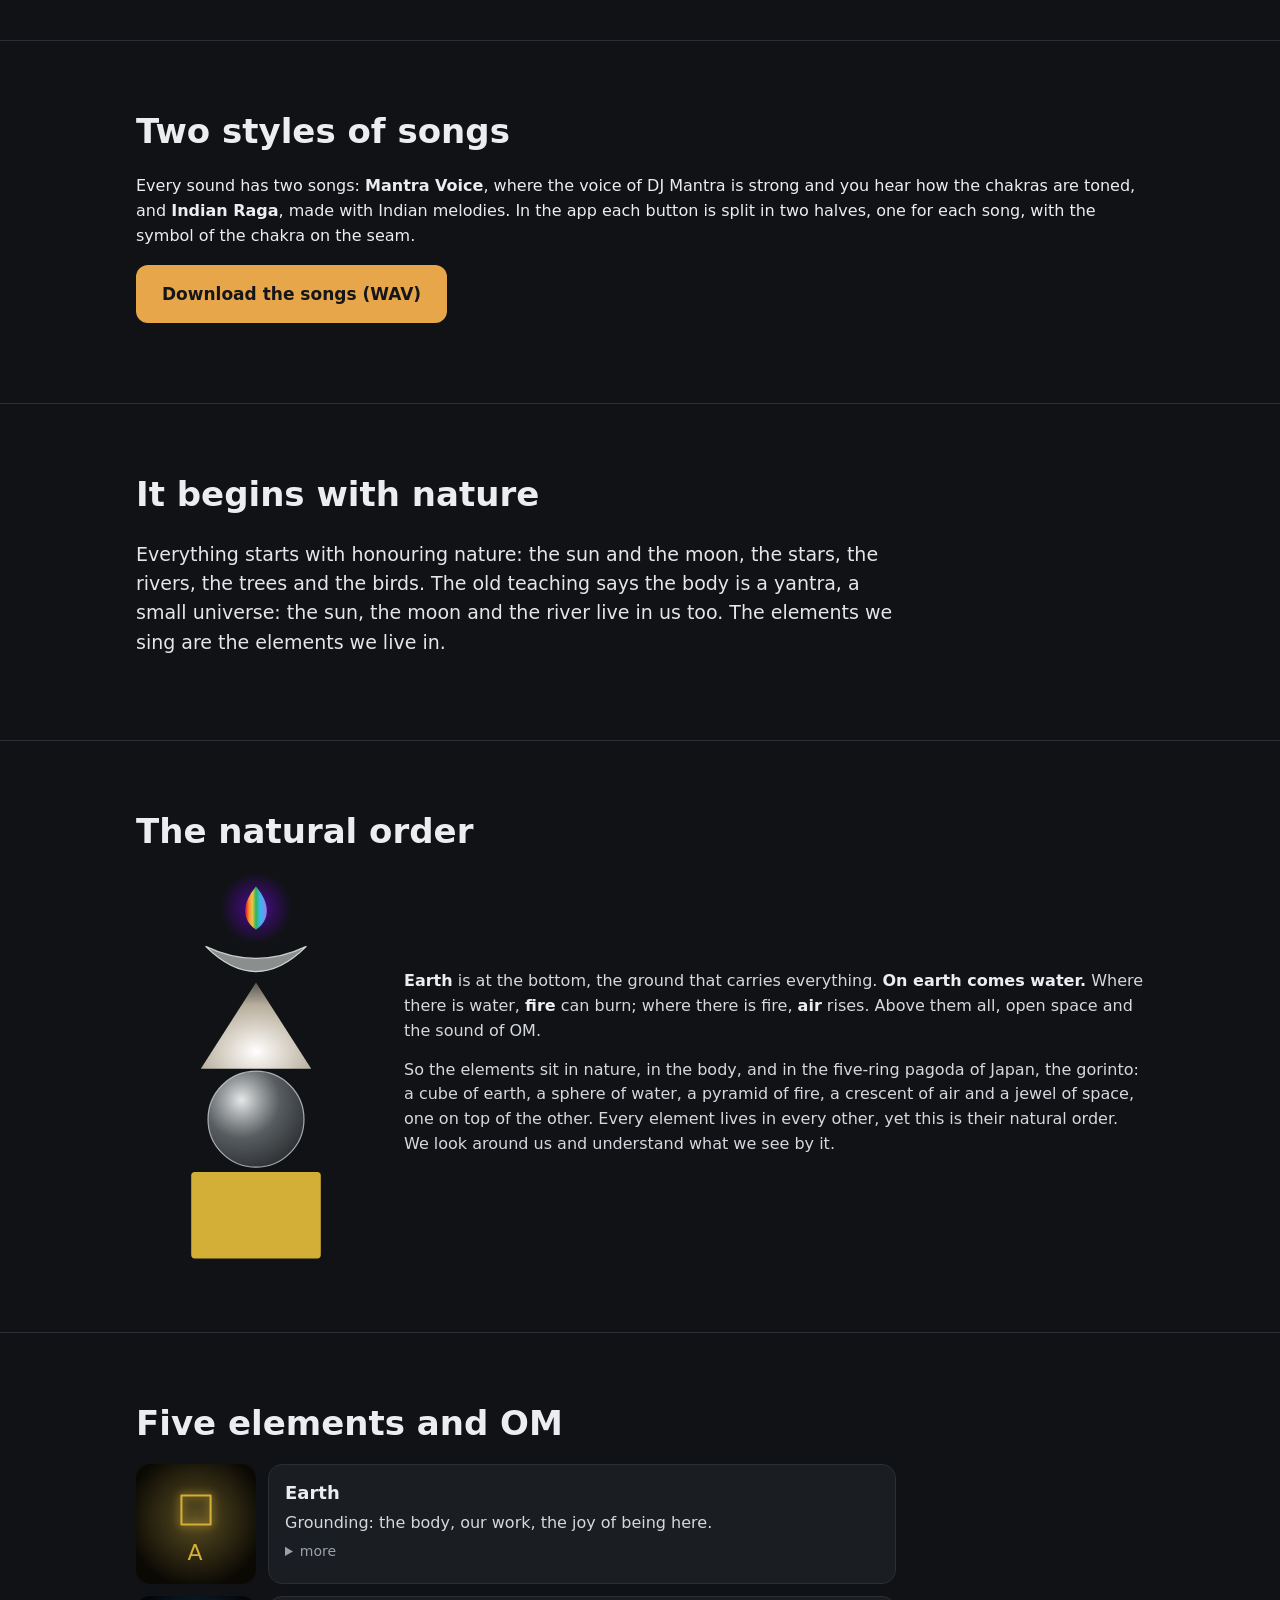
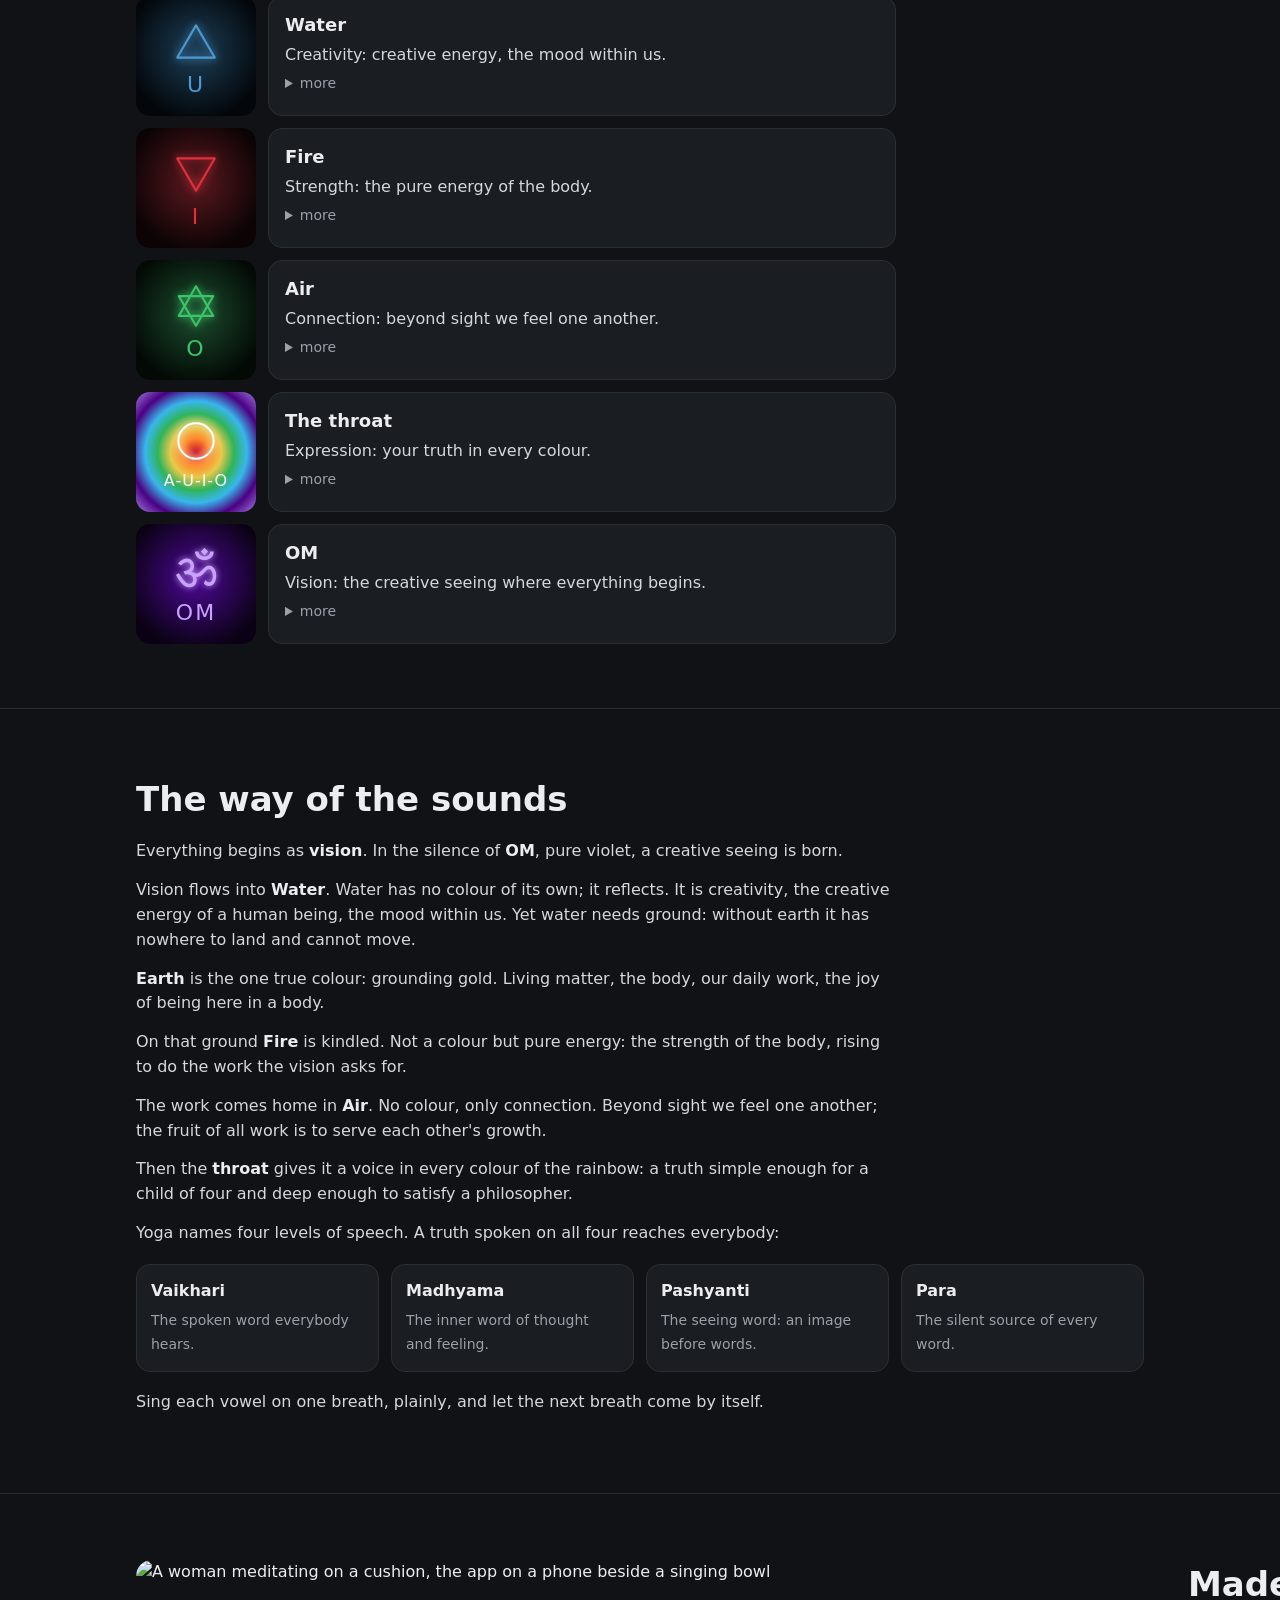
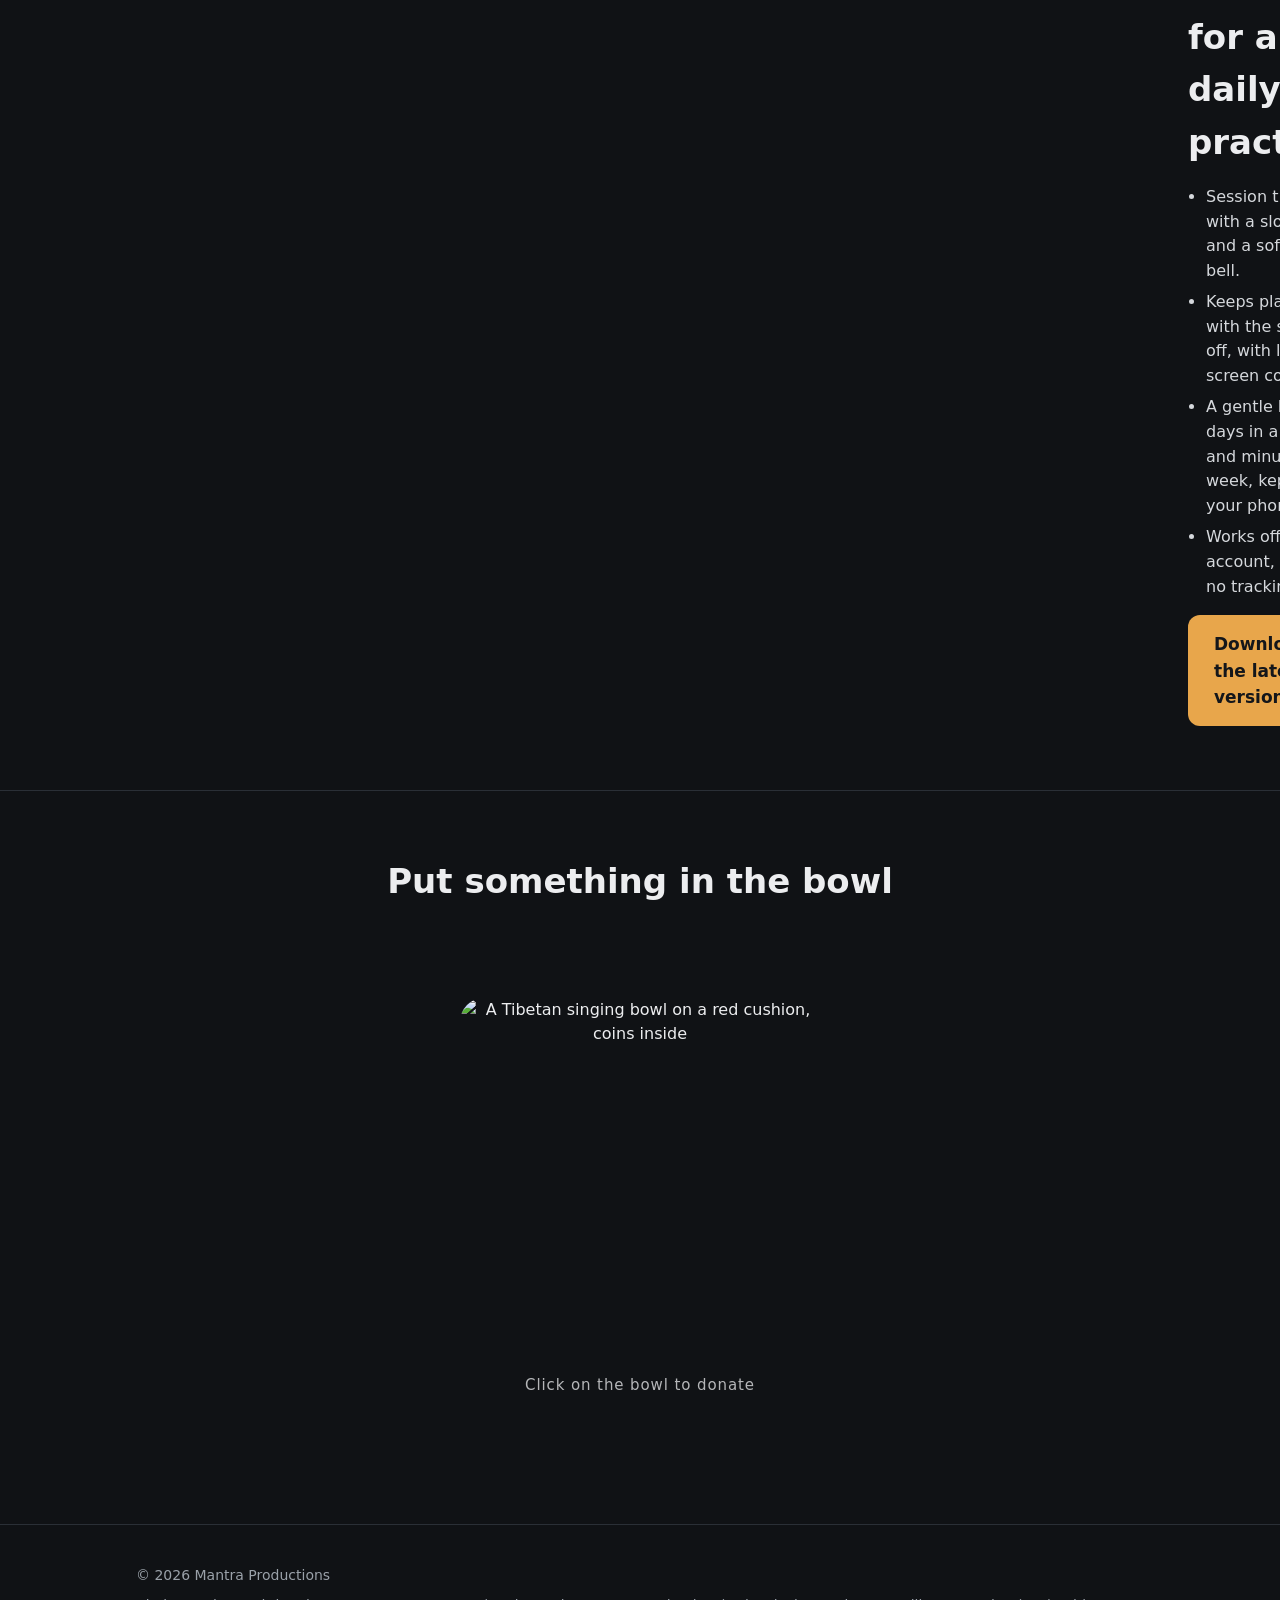
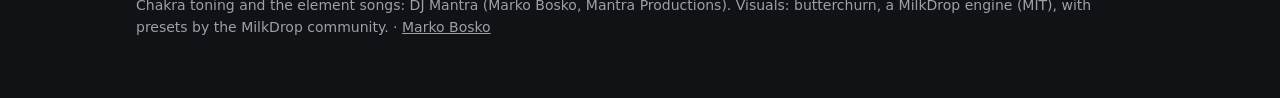
==== commit c2dd15b1: "Site: the room as Marko said it (one symbol per wall, magnetic light row), v25 screenshots, element " ====
--- a/site/index.html
+++ b/site/index.html
@@ -35,7 +35,7 @@
 <link rel="apple-touch-icon" href="/icon-180.png?v=6">
 <link rel="preload" as="image" href="/img/hero.webp" type="image/webp" fetchpriority="high">
 <script type="application/ld+json">{"@context":"https://schema.org","@graph":[
- {"@type":"MobileApplication","@id":"https://mantraroom.pages.dev/#app","name":"Mantra Room","alternateName":"Mantra Meditation Room","url":"https://mantraroom.pages.dev/","description":"A sing-along meditation app for Android: six songs by DJ Mantra, one vowel each (A, U, I, O, A-U-I-O, OM). You follow the melody with that vowel and meditate in the sound. Pranayama and the philosophy of the elements inside.","applicationCategory":"HealthApplication","applicationSubCategory":"Meditation","operatingSystem":"Android 10+","inLanguage":["en","hr"],"isAccessibleForFree":true,"offers":{"@type":"Offer","price":"0","priceCurrency":"EUR"},"downloadUrl":"https://github.com/markoboskoauroville/MANTRA_ROOM/releases/latest","installUrl":"https://github.com/markoboskoauroville/MANTRA_ROOM/releases/latest","image":"https://mantraroom.pages.dev/img/og.jpg","screenshot":["https://mantraroom.pages.dev/img/start.webp","https://mantraroom.pages.dev/img/journey.webp","https://mantraroom.pages.dev/img/modules.webp"],"author":{"@id":"https://mantraroom.pages.dev/#marko"},"publisher":{"@id":"https://mantraroom.pages.dev/#org"}},
+ {"@type":"MobileApplication","@id":"https://mantraroom.pages.dev/#app","name":"Mantra Room","alternateName":"Mantra Meditation Room","url":"https://mantraroom.pages.dev/","description":"A sing-along meditation app for Android: six songs by DJ Mantra, one vowel each (A, U, I, O, A-U-I-O, OM). You follow the melody with that vowel and meditate in the sound. Pranayama and the philosophy of the elements inside.","applicationCategory":"HealthApplication","applicationSubCategory":"Meditation","operatingSystem":"Android 10+","inLanguage":["en","hr"],"isAccessibleForFree":true,"offers":{"@type":"Offer","price":"0","priceCurrency":"EUR"},"downloadUrl":"https://github.com/markoboskoauroville/MANTRA_ROOM/releases/latest","installUrl":"https://github.com/markoboskoauroville/MANTRA_ROOM/releases/latest","image":"https://mantraroom.pages.dev/img/og.jpg","screenshot":["https://mantraroom.pages.dev/img/start.webp","https://mantraroom.pages.dev/img/playing.webp","https://mantraroom.pages.dev/img/rainbow.webp"],"author":{"@id":"https://mantraroom.pages.dev/#marko"},"publisher":{"@id":"https://mantraroom.pages.dev/#org"}},
  {"@type":"Organization","@id":"https://mantraroom.pages.dev/#org","name":"Mantra Productions","url":"https://markobosko.pages.dev","logo":"https://mantraroom.pages.dev/icon-512.png","founder":{"@id":"https://mantraroom.pages.dev/#marko"}},
  {"@type":"Person","@id":"https://mantraroom.pages.dev/#marko","name":"Marko Bosko","alternateName":"DJ Mantra","url":"https://markobosko.pages.dev"},
  {"@type":"WebSite","@id":"https://mantraroom.pages.dev/#site","url":"https://mantraroom.pages.dev/","name":"Mantra Room","inLanguage":["en","hr"],"potentialAction":{"@type":"DonateAction","name":"Put something in the bowl","target":"https://revolut.me/mbosko0612"}}
@@ -66,6 +66,8 @@
 .card{background:var(--panel);border:1px solid var(--line);border-radius:16px;overflow:hidden}
 .card img{aspect-ratio:3/4;width:100%;object-fit:cover;object-position:top}
 .card .txt{padding:18px}
+.gear{padding-left:20px}.gear li{margin:8px 0}.gear a{color:var(--amber)}
+.wide .card img{aspect-ratio:16/9;object-position:center}
 .card h3{margin:0 0 6px;font-size:20px}
 .card p{margin:0;color:var(--dim)}
 .el{display:grid;grid-template-columns:repeat(auto-fit,minmax(170px,1fr));gap:12px}
@@ -102,18 +104,23 @@
 
 .letters{display:flex;flex-direction:column;gap:12px;max-width:760px}
 .lrow{display:flex;gap:12px;align-items:stretch}
-.lbox{flex:none;width:120px;height:120px;border-radius:14px;display:flex;align-items:center;justify-content:center;font-weight:300;font-size:104px;line-height:1;overflow:hidden;position:relative}
-.lbox .l4{font-size:40px;line-height:1.05;text-align:center;letter-spacing:4px}
-.b-earth{background:#D4AF37;color:#1A1405}
-.b-mist{background:radial-gradient(ellipse at 30% 35%,rgba(255,255,255,.10),transparent 60%),radial-gradient(ellipse at 75% 70%,rgba(255,255,255,.07),transparent 55%),#000;color:rgba(240,240,245,.82)}
-.b-rainbow{background:linear-gradient(180deg,#C8102E,#FF8A2B,#E9C84A,#2FB45A,#38B6EC,#4B0082,#9F7AE0);color:#fff}
-.b-om{background:#7F00FF;color:#fff;font-size:64px}
+.lbox{flex:none;width:120px;height:120px;border-radius:14px;display:flex;flex-direction:column;align-items:center;justify-content:center;gap:6px;line-height:1;overflow:hidden;position:relative;color:var(--c)}
+.lbox svg{width:52px;height:52px;fill:none;stroke:currentColor;stroke-width:4;stroke-linejoin:round;filter:drop-shadow(0 0 4px currentColor)}
+.lbox b{font-weight:300;font-size:22px;letter-spacing:2px}
+.lbox .om{font-size:50px;height:52px;line-height:52px;text-shadow:0 0 6px currentColor}
+.b-earth{--c:#D4AF37;background:radial-gradient(circle at 50% 45%,rgba(212,175,55,.38),#0b0904 78%)}
+.b-water{--c:#4C9AD4;background:radial-gradient(circle at 50% 45%,rgba(46,127,184,.40),#03070b 78%)}
+.b-fire{--c:#E0303C;background:radial-gradient(circle at 50% 45%,rgba(216,35,47,.38),#0b0304 78%)}
+.b-air{--c:#3CC468;background:radial-gradient(circle at 50% 45%,rgba(47,180,90,.36),#030a05 78%)}
+.b-rainbow{--c:#fff;background:radial-gradient(circle at 50% 50%,#C8102E 0,#FF8A2B 16%,#E9C84A 30%,#2FB45A 45%,#38B6EC 60%,#4B0082 78%,#9F7AE0 100%)}
+.b-rainbow b{font-size:16px;letter-spacing:1px}
+.b-om{--c:#C9A2FF;background:radial-gradient(circle at 50% 45%,rgba(127,0,255,.55),#0a0214 80%)}
 .lexp{flex:1;background:var(--panel);border:1px solid var(--line);border-radius:14px;padding:14px 16px;min-width:0}
 .lexp h3{margin:0 0 4px;font-size:18px}
 .lexp p{margin:0;color:#D5D8DC}
 .lexp details{margin-top:6px} .lexp summary{color:var(--dim);cursor:pointer;font-size:14px}
 .lexp details p{margin-top:6px;color:var(--dim)}
-@media (max-width:480px){.lbox{width:84px;height:84px;font-size:72px}.lbox .l4{font-size:28px}.b-om{font-size:44px}}
+@media (max-width:480px){.lbox{width:84px;height:84px;gap:4px}.lbox svg{width:38px;height:38px}.lbox .om{font-size:36px;height:38px;line-height:38px}.lbox b{font-size:16px}.b-rainbow b{font-size:12px}}
 
 /* the icon on the title's first line, centred on its middle; same left margin as the page (Marko 10.11.2026) */
 .titleRow{display:flex;align-items:flex-start;gap:14px;margin:0 0 14px}
@@ -138,13 +145,14 @@
 <main>
 <section id="room"><div class="wrap">
   <h2><span lang="en">The Mantra Meditation Room</span><span lang="hr">Mantra meditacijska soba</span></h2>
-  <picture><source srcset="/img/room.webp" type="image/webp"><img src="/img/room.jpg" width="1024" height="572" loading="lazy" decoding="async" alt="The Mantra Room: one colour, one deep armchair in the middle, dark-yellow line-art chakra symbols drawn by laser projectors on all four walls" style="border-radius:16px;height:auto;width:100%"></picture>
-  <p><span lang="en">The room is a single colour and almost silent. One very comfortable armchair stands in the middle, for one person. On all four walls, laser projectors draw the chakra symbols in perfect dark-yellow line art, like yantras. You come in, sit down, and the app is already waiting for you.</span><span lang="hr">Soba je jedne boje i gotovo tiha. U sredini stoji jedna vrlo udobna fotelja, za jednu osobu. Na sva četiri zida laserski projektori crtaju simbole čakri u savršenom tamnožutom linijskom crtežu, poput jantri. Uđeš, sjedneš, a aplikacija te već čeka.</span></p>
-  <p><span lang="en">You choose your sound, and the app, over Bluetooth, tells the lights (Aputure) to take the colour of that sound and to breathe with it: a dark ball of colour whose brightness rises and falls very slowly, at the pace of pranayama. The Bluetooth link is a mock-up for now; the room is being built.</span><span lang="hr">Izabereš zvuk, a aplikacija preko Bluetootha govori svjetlima (Aputure) da preuzmu boju tog zvuka i da dišu s njim: tamna kugla boje čija se svjetlina vrlo polako diže i spušta, u tempu pranayame. Bluetooth veza je za sada maketa; soba se tek gradi.</span></p>
-  <div class="grid">
-    <div class="card"><picture><source srcset="/img/room-sit.webp" type="image/webp"><img src="/img/room-sit.jpg" alt="A person meditating in the armchair, the walls glowing with dark-yellow chakra line art" width="1024" height="572" loading="lazy" decoding="async"></picture></div>
-    <div class="card"><picture><source srcset="/img/home-phone.webp" type="image/webp"><img src="/img/home-phone.jpg" alt="At home: a phone showing a dark glowing ball of colour beside a candle" width="1024" height="572" loading="lazy" decoding="async"></picture></div>
-    <div class="card"><picture><source srcset="/img/home-sofa.webp" type="image/webp"><img src="/img/home-sofa.jpg" alt="Someone resting on a sofa at home with the app playing" width="1024" height="572" loading="lazy" decoding="async"></picture></div>
+  <picture><source srcset="/img/room.webp" type="image/webp"><img src="/img/room.jpg" width="1024" height="572" loading="lazy" decoding="async" alt="The Mantra Room: one colour, one deep armchair in the middle, the same single dark-yellow chakra symbol drawn by a laser in the centre of each wall, a row of small square lights glowing green along the ceiling edges" style="border-radius:16px;height:auto;width:100%"></picture>
+  <p><span lang="en">The room is a single colour and almost silent. One very comfortable armchair stands in the middle, for one person. In the centre of each of the four walls a laser projector draws one symbol in perfect dark-yellow line art: the symbol of the chakra that is playing, the same on every wall. When the sound changes, the symbol changes with it. One symbol at a time, never many.</span><span lang="hr">Soba je jedne boje i gotovo tiha. U sredini stoji jedna vrlo udobna fotelja, za jednu osobu. U sredini svakog od četiri zida laserski projektor crta jedan simbol u savršenom tamnožutom linijskom crtežu: simbol čakre koja svira, isti na svakom zidu. Kad se zvuk promijeni, mijenja se i simbol. Jedan simbol u isto vrijeme, nikad više njih.</span></p>
+  <p><span lang="en">Along the edges of the ceiling runs a row of small square Aputure lights, held by magnets. They all pulse together in the colour of the sound, rising and falling very slowly, at the pace of pranayama. In the future the app will control them over Bluetooth; for now that link is a mock-up, and the room is being built.</span><span lang="hr">Uz rubove stropa ide niz malih kvadratnih Aputure svjetala, pričvršćenih magnetima. Sva pulsiraju zajedno u boji zvuka, dižu se i spuštaju vrlo polako, u tempu pranayame. U budućnosti će ih aplikacija upravljati preko Bluetootha; za sada je ta veza maketa, a soba se tek gradi.</span></p>
+  <div class="grid wide">
+    <div class="card"><picture><source srcset="/img/room-sit.webp" type="image/webp"><img src="/img/room-sit.jpg" alt="A person resting in the armchair, eyes closed, facing one dark-yellow chakra symbol on the wall" width="1024" height="572" loading="lazy" decoding="async"></picture></div>
+    <div class="card"><picture><source srcset="/img/ceiling-lights.webp" type="image/webp"><img src="/img/ceiling-lights.jpg" alt="Small square lights held by magnets in a row along the ceiling edge, all glowing the same green" width="1024" height="572" loading="lazy" decoding="async"></picture></div>
+    <div class="card"><picture><source srcset="/img/home-phone.webp" type="image/webp"><img src="/img/home-phone.jpg" alt="At home: a phone showing the dark glowing gold ball beside a candle and tea" width="1024" height="572" loading="lazy" decoding="async"></picture></div>
+    <div class="card"><picture><source srcset="/img/home-sofa.webp" type="image/webp"><img src="/img/home-sofa.jpg" alt="Someone resting on a sofa at home, eyes closed, the phone showing the dark glowing ball" width="1024" height="572" loading="lazy" decoding="async"></picture></div>
   </div>
   <p class="small"><span lang="en">Use it at home too: the phone alone shows the same breathing light.</span><span lang="hr">Možeš ga koristiti i kod kuće: sam telefon prikazuje isto svjetlo koje diše.</span></p>
 </div></section>
@@ -161,9 +169,9 @@
   </svg>
   <h2 style="text-align:center"><span lang="en">One white light, every colour</span><span lang="hr">Jedno bijelo svjetlo, sve boje</span></h2>
   <div class="grid">
-    <div class="card"><picture><source srcset="/img/start.webp" type="image/webp"><img src="/img/start.jpg" alt="The first screen: six stripes with the chakra symbols" width="600" height="1180" loading="lazy" decoding="async"></picture><div class="txt"><h3><span lang="en">Tap a sound</span><span lang="hr">Dodirni zvuk</span></h3><p><span lang="en">Six stripes, six sounds, each with its chakra symbol. Tap one and sing along.</span><span lang="hr">Šest pruga, šest zvukova, svaki sa svojim simbolom čakre. Dodirni jedan i pjevaj.</span></p></div></div>
-    <div class="card"><picture><source srcset="/img/journey.webp" type="image/webp"><img src="/img/journey.jpg" alt="Water playing: black with drifting mist" width="600" height="1180" loading="lazy" decoding="async"></picture><div class="txt"><h3><span lang="en">Let it play</span><span lang="hr">Pusti da svira</span></h3><p><span lang="en">The sound fills the screen in its own light: gold earth, violet OM, water, fire and air as mist on black.</span><span lang="hr">Zvuk ispuni ekran svojim svjetlom: zlatna zemlja, ljubičasti OM, voda, vatra i zrak kao magla na crnom.</span></p></div></div>
-    <div class="card"><picture><source srcset="/img/modules.webp" type="image/webp"><img src="/img/modules.jpg" alt="The additional modules: journey, pranayama, education" width="600" height="1180" loading="lazy" decoding="async"></picture><div class="txt"><h3><span lang="en">Go deeper when you wish</span><span lang="hr">Idi dublje kad želiš</span></h3><p><span lang="en">One quiet button opens the additional modules: the journey, pranayama with a breathing ball, and education.</span><span lang="hr">Jedan tihi gumb otvara dodatne module: putovanje, pranayamu s loptom koja diše i učenje.</span></p></div></div>
+    <div class="card"><picture><source srcset="/img/start.webp" type="image/webp"><img src="/img/start.jpg" alt="The first screen: two columns, Mantra Voice and Indian Raga, six sounds with their symbols in colour" width="600" height="1193" loading="lazy" decoding="async"></picture><div class="txt"><h3><span lang="en">Tap a sound</span><span lang="hr">Dodirni zvuk</span></h3><p><span lang="en">Six sounds, each with its symbol in its own colour. Left half Mantra Voice, right half Indian Raga: tap one and sing along.</span><span lang="hr">Šest zvukova, svaki sa svojim simbolom u svojoj boji. Lijeva polovica Mantra Voice, desna Indian Raga: dodirni jednu i pjevaj.</span></p></div></div>
+    <div class="card"><picture><source srcset="/img/playing.webp" type="image/webp"><img src="/img/playing.jpg" alt="Earth playing: a dark glowing gold ball that breathes slowly" width="600" height="1216" loading="lazy" decoding="async"></picture><div class="txt"><h3><span lang="en">Let it play</span><span lang="hr">Pusti da svira</span></h3><p><span lang="en">The sound fills the screen with a dark glowing ball in its colour, brightening and fading at the pace of the breath: gold earth, blue water, red fire, green air, violet OM.</span><span lang="hr">Zvuk ispuni ekran tamnom svjetlećom kuglom u svojoj boji, koja se pali i gasi u ritmu daha: zlatna zemlja, plava voda, crvena vatra, zeleni zrak, ljubičasti OM.</span></p></div></div>
+    <div class="card"><picture><source srcset="/img/rainbow.webp" type="image/webp"><img src="/img/rainbow.jpg" alt="A-U-I-O playing: a radial rainbow, red in the centre, violet at the edge" width="600" height="1216" loading="lazy" decoding="async"></picture><div class="txt"><h3><span lang="en">The throat in every colour</span><span lang="hr">Grlo u svim bojama</span></h3><p><span lang="en">A-U-I-O sings all the vowels, so its light is the whole rainbow, from red in the centre to violet at the edge. One quiet button opens pranayama, the journey and education.</span><span lang="hr">A-U-I-O pjeva sve vokale, pa je njegovo svjetlo cijela duga, od crvene u sredini do ljubičaste na rubu. Jedan tihi gumb otvara pranayamu, putovanje i učenje.</span></p></div></div>
   </div>
 </div></section>
 
@@ -206,32 +214,32 @@
   <h2><span lang="en">Five elements and OM</span><span lang="hr">Pet elemenata i OM</span></h2>
   <div class="letters">
     <div class="lrow">
-      <div class="lbox b-earth" aria-hidden="true">A</div>
+      <div class="lbox b-earth" aria-hidden="true"><svg viewBox="0 0 100 100" aria-hidden="true"><rect x="22" y="22" width="56" height="56"/></svg><b>A</b></div>
       <div class="lexp"><h3><span lang="en">Earth</span><span lang="hr">Zemlja</span></h3><p><span lang="en">Grounding: the body, our work, the joy of being here.</span><span lang="hr">Uzemljenje: tijelo, naš rad, radost što smo ovdje.</span></p>
         <details><summary><span lang="en">more</span><span lang="hr">više</span></summary><p><span lang="en">Gold, the one true colour. Living matter carries everything else; without ground, water has nowhere to land.</span><span lang="hr">Zlato, jedina prava boja. Živa materija nosi sve ostalo; bez tla voda nema gdje sletjeti.</span></p></details></div>
     </div>
     <div class="lrow">
-      <div class="lbox b-mist" aria-hidden="true">U</div>
+      <div class="lbox b-water" aria-hidden="true"><svg viewBox="0 0 100 100" aria-hidden="true"><polygon points="50,18 86,80 14,80"/></svg><b>U</b></div>
       <div class="lexp"><h3><span lang="en">Water</span><span lang="hr">Voda</span></h3><p><span lang="en">Creativity: creative energy, the mood within us.</span><span lang="hr">Kreativnost: stvaralačka energija, raspoloženje u nama.</span></p>
         <details><summary><span lang="en">more</span><span lang="hr">više</span></summary><p><span lang="en">No colour of its own, only reflection. It takes the shape of what holds it, and flows when it has ground to move on.</span><span lang="hr">Bez svoje boje, samo odraz. Poprima oblik onoga što je drži i teče kad ima tlo po kojem se kreće.</span></p></details></div>
     </div>
     <div class="lrow">
-      <div class="lbox b-mist" aria-hidden="true">I</div>
+      <div class="lbox b-fire" aria-hidden="true"><svg viewBox="0 0 100 100" aria-hidden="true"><polygon points="14,20 86,20 50,82"/></svg><b>I</b></div>
       <div class="lexp"><h3><span lang="en">Fire</span><span lang="hr">Vatra</span></h3><p><span lang="en">Strength: the pure energy of the body.</span><span lang="hr">Snaga: čista energija tijela.</span></p>
         <details><summary><span lang="en">more</span><span lang="hr">više</span></summary><p><span lang="en">Not a colour but energy, kindled to do the work the vision asks for.</span><span lang="hr">Nije boja nego energija, upaljena da obavi posao koji vizija traži.</span></p></details></div>
     </div>
     <div class="lrow">
-      <div class="lbox b-mist" aria-hidden="true">O</div>
+      <div class="lbox b-air" aria-hidden="true"><svg viewBox="0 0 100 100" aria-hidden="true"><polygon points="50,12 83,69 17,69"/><polygon points="50,88 17,31 83,31"/></svg><b>O</b></div>
       <div class="lexp"><h3><span lang="en">Air</span><span lang="hr">Zrak</span></h3><p><span lang="en">Connection: beyond sight we feel one another.</span><span lang="hr">Povezanost: iza vida osjećamo jedni druge.</span></p>
         <details><summary><span lang="en">more</span><span lang="hr">više</span></summary><p><span lang="en">No colour, only connection. The fruit of all work: we serve each other's growth.</span><span lang="hr">Bez boje, samo povezanost. Plod svakog rada: služimo rastu jedni drugih.</span></p></details></div>
     </div>
     <div class="lrow">
-      <div class="lbox b-rainbow" aria-hidden="true"><span class="l4">A U<br>I O</span></div>
+      <div class="lbox b-rainbow" aria-hidden="true"><svg viewBox="0 0 100 100" aria-hidden="true"><circle cx="50" cy="50" r="34"/></svg><b>A-U-I-O</b></div>
       <div class="lexp"><h3><span lang="en">The throat</span><span lang="hr">Grlo</span></h3><p><span lang="en">Expression: your truth in every colour.</span><span lang="hr">Izražavanje: tvoja istina u svim bojama.</span></p>
         <details><summary><span lang="en">more</span><span lang="hr">više</span></summary><p><span lang="en">Yoga knows four levels of speech, Vaikhari, Madhyama, Pashyanti and Para: a truth simple enough for a child of four and deep enough for a philosopher.</span><span lang="hr">Joga poznaje četiri razine govora, Vaikhari, Madhyama, Pashyanti i Para: istina dovoljno jednostavna za dijete od četiri godine i dovoljno duboka za filozofa.</span></p></details></div>
     </div>
     <div class="lrow">
-      <div class="lbox b-om" aria-hidden="true">OM</div>
+      <div class="lbox b-om" aria-hidden="true"><span class="om">ॐ</span><b>OM</b></div>
       <div class="lexp"><h3><span lang="en">OM</span><span lang="hr">OM</span></h3><p><span lang="en">Vision: the creative seeing where everything begins.</span><span lang="hr">Vizija: stvaralačko viđenje gdje sve počinje.</span></p>
         <details><summary><span lang="en">more</span><span lang="hr">više</span></summary><p><span lang="en">Pure violet. From vision flows water, earth carries it, fire does the work, air connects, the throat speaks.</span><span lang="hr">Čista ljubičasta. Iz vizije teče voda, zemlja je nosi, vatra radi, zrak povezuje, grlo govori.</span></p></details></div>
     </div>
@@ -270,6 +278,19 @@
   </div>
 </div></section>
 
+<!-- GEAR (affiliate, amazon.de, tag markomantresh-21): HIDDEN until Marko registers https://mantraroom.pages.dev in PartnerNet (MANTRA_MANIFEST payment-links.md).
+     Before removing "hidden": swap the search links for each product's /dp/ASIN?tag= link, check Amazon's Choice on amazon.de that day and show the badge only where seen. -->
+<section id="gear" hidden><div class="wrap">
+  <h2><span lang="en">Build the room at home</span><span lang="hr">Napravi sobu kod kuće</span></h2>
+  <ul class="gear">
+    <li><a href="https://www.amazon.de/s?k=Laserworld+CS-500RGB+KeyTEX&amp;tag=markomantresh-21" rel="sponsored noopener" target="_blank"><span lang="en">Laser projector (ILDA, DMX): Laserworld CS-500RGB KeyTEX</span><span lang="hr">Laserprojektor (ILDA, DMX): Laserworld CS-500RGB KeyTEX</span></a> <span class="small"><span lang="en">draws the one symbol on the wall</span><span lang="hr">crta jedan simbol na zidu</span></span></li>
+    <li><a href="https://www.amazon.de/s?k=Aputure+MC+Pro&amp;tag=markomantresh-21" rel="sponsored noopener" target="_blank"><span lang="en">Aputure MC Pro, one small square light with a magnetic back</span><span lang="hr">Aputure MC Pro, jedno malo kvadratno svjetlo s magnetom</span></a> <span class="small"><span lang="en">for the ceiling edge</span><span lang="hr">za rub stropa</span></span></li>
+    <li><a href="https://www.amazon.de/s?k=Aputure+MC+Pro+8-Light+Kit&amp;tag=markomantresh-21" rel="sponsored noopener" target="_blank"><span lang="en">Aputure MC Pro 8-Light Kit, in the case that charges them</span><span lang="hr">Aputure MC Pro 8-Light Kit, u kutiji koja ih puni</span></a> <span class="small"><span lang="en">the whole row at once</span><span lang="hr">cijeli niz odjednom</span></span></li>
+    <li><a href="https://www.amazon.de/s?k=Aputure+Accent+B7c&amp;tag=markomantresh-21" rel="sponsored noopener" target="_blank"><span lang="en">Aputure Accent B7c, a Bluetooth bulb for a normal socket</span><span lang="hr">Aputure Accent B7c, Bluetooth žarulja za običnu utičnicu</span></a> <span class="small"><span lang="en">the room's own lamps take the colour</span><span lang="hr">obične lampe preuzimaju boju</span></span></li>
+    <li><a href="https://www.amazon.de/s?k=Aputure+Accent+B7c+8-Light+Kit&amp;tag=markomantresh-21" rel="sponsored noopener" target="_blank"><span lang="en">Aputure Accent B7c 8-Light Kit</span><span lang="hr">Aputure Accent B7c 8-Light Kit</span></a> <span class="small"><span lang="en">a bulb for every lamp</span><span lang="hr">žarulja za svaku lampu</span></span></li>
+  </ul>
+  <p class="small"><span lang="en">As an Amazon Associate I earn from qualifying purchases.</span><span lang="hr">Kao Amazon partner zarađujem od kvalificiranih kupnji.</span></p>
+</div></section>
 <!-- THE MANTRA PAYMENT GATEWAY, the donation bowl (MANTRA_MANIFEST modules/donation-bowl.md, payment-links.md).
      Step 1, on the page: only the title and the Tibetan bowl (a photoreal Nano Banana Pro render).
      Step 2, after a tap: the bowl rings (a singing bowl synthesised in the browser, nothing downloaded), fades away, and
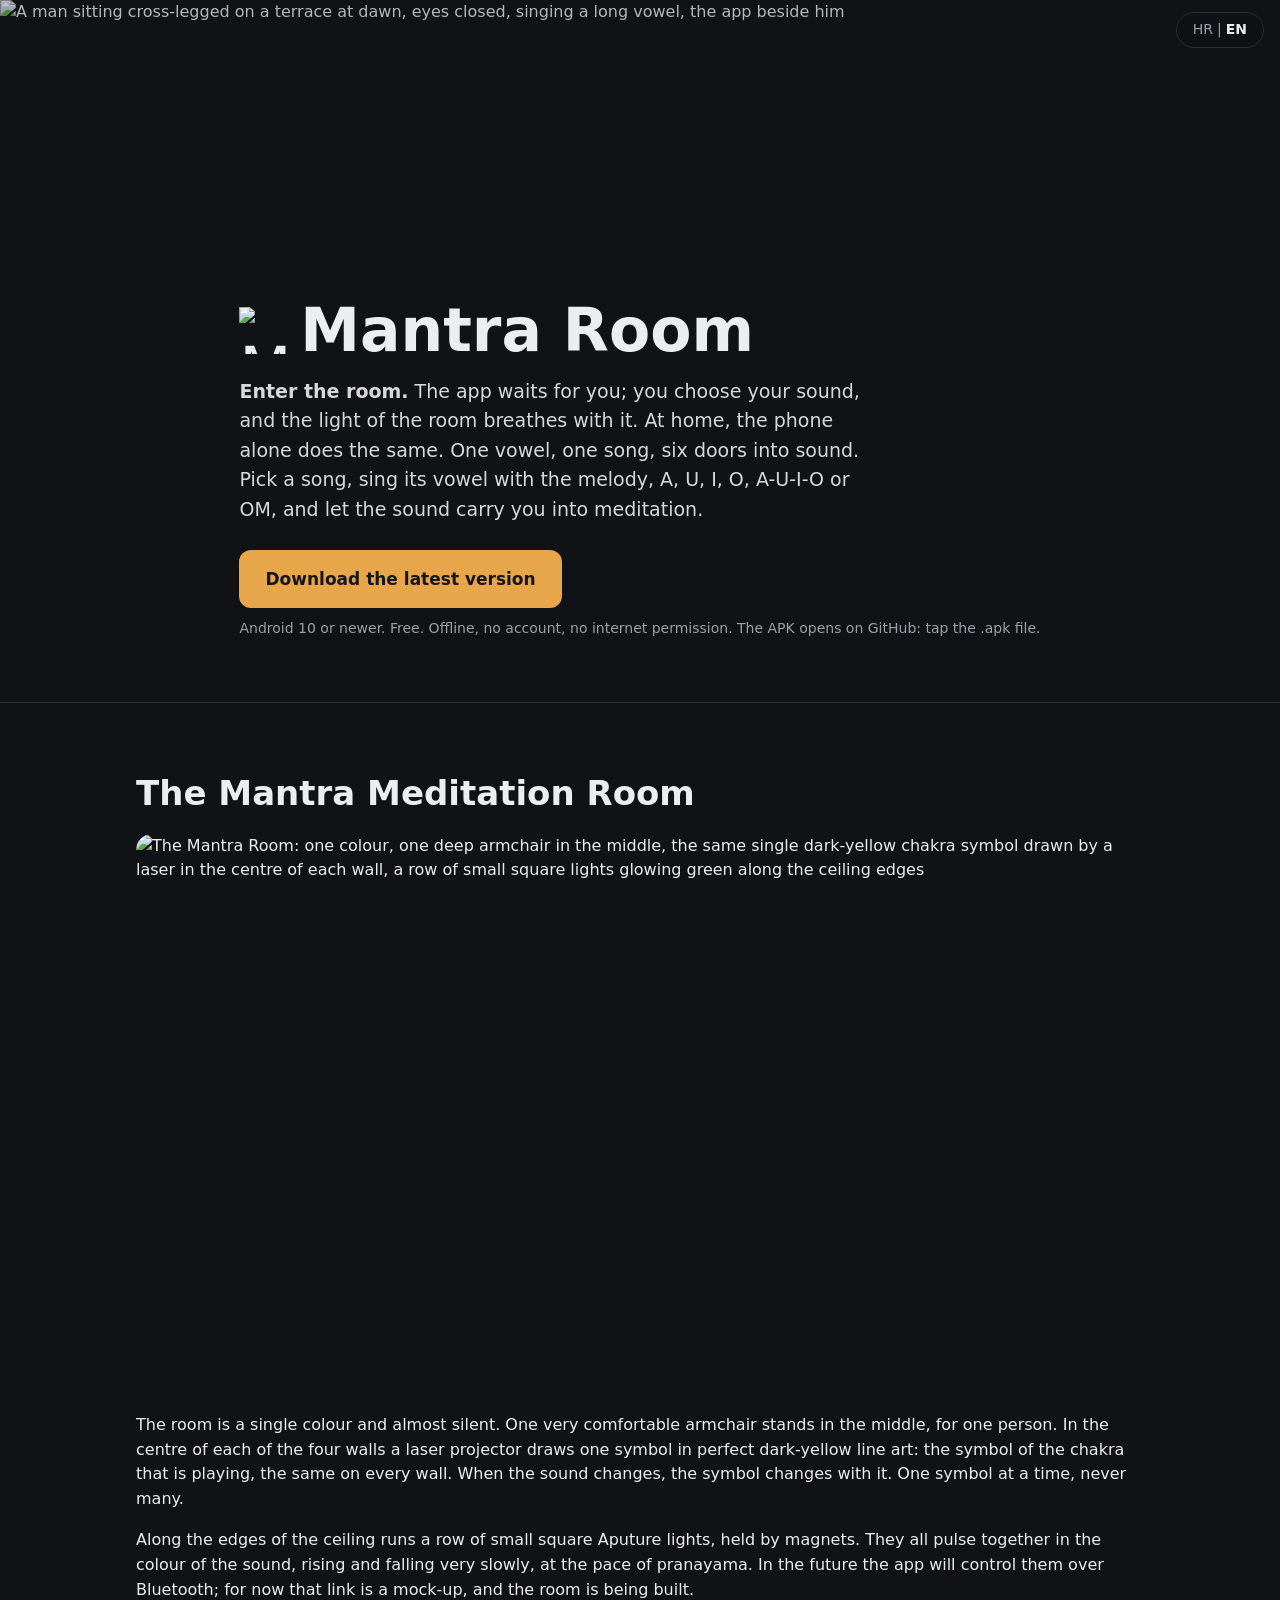
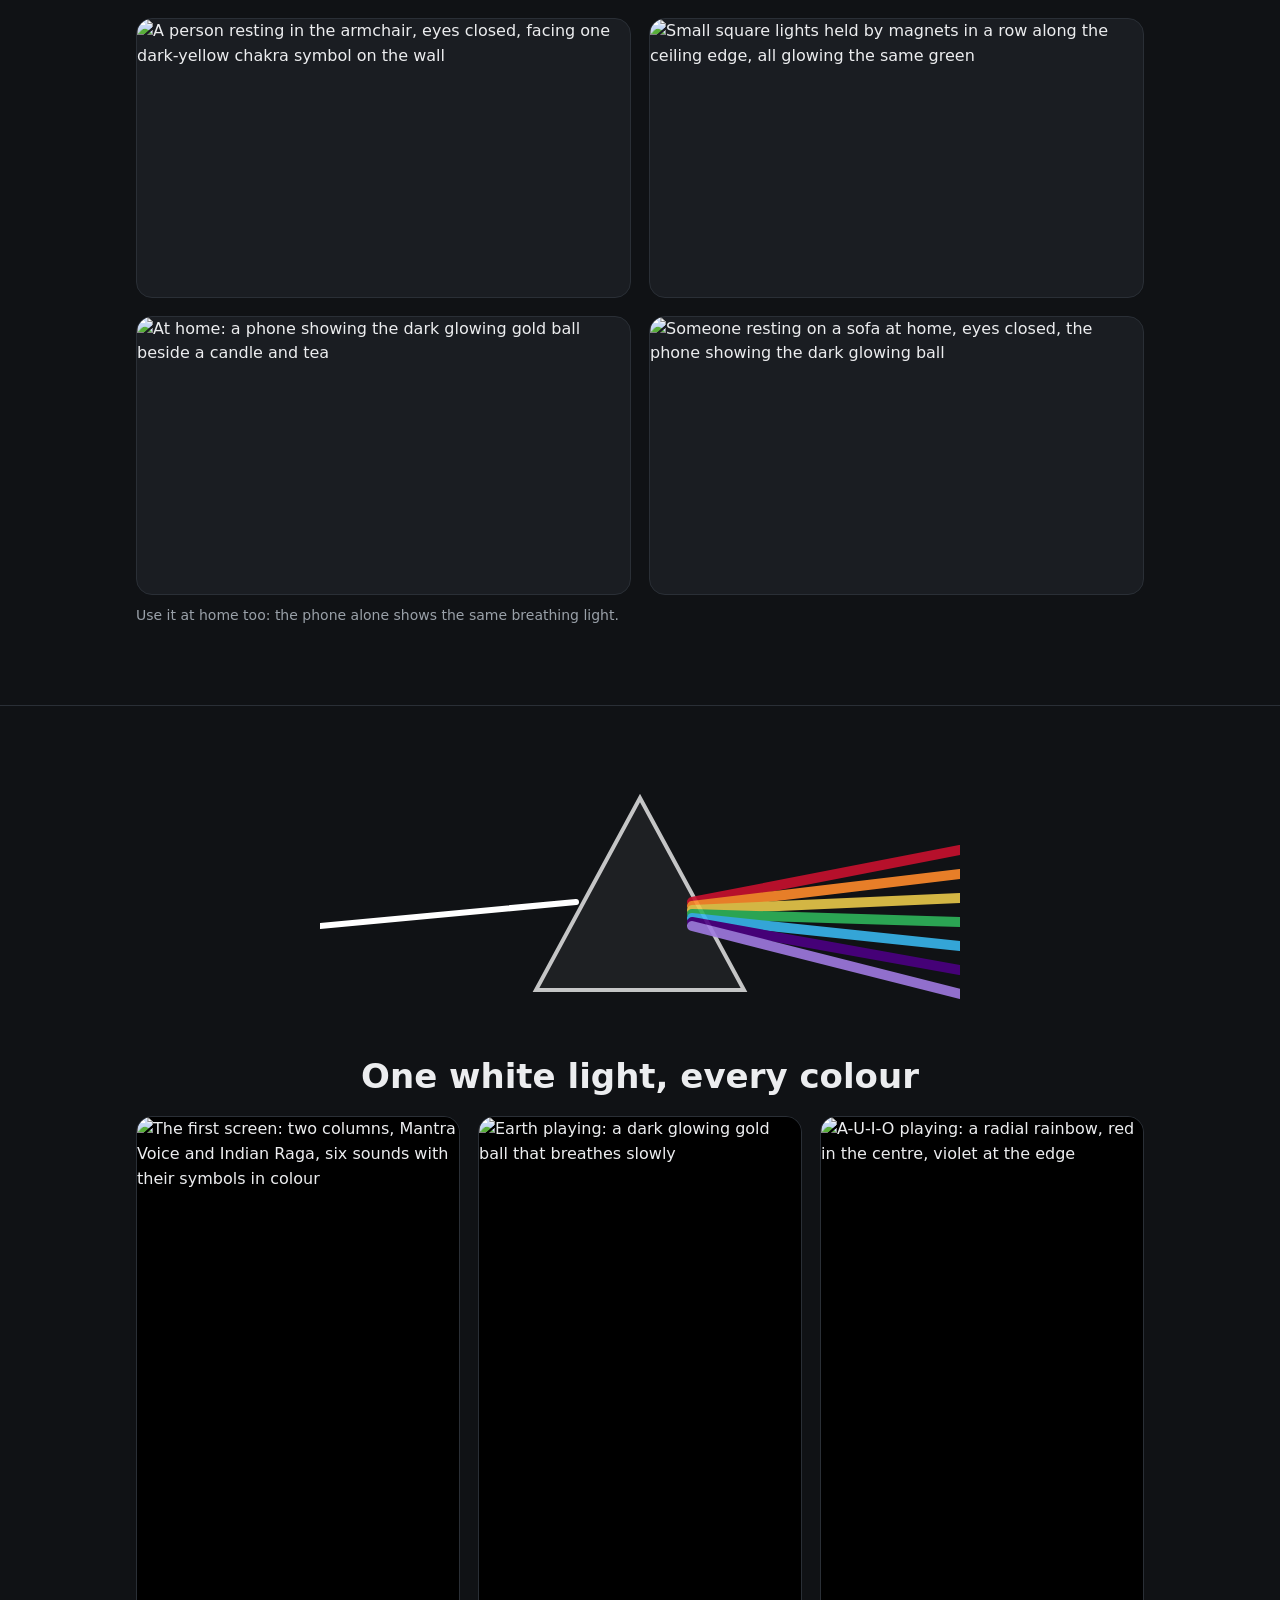
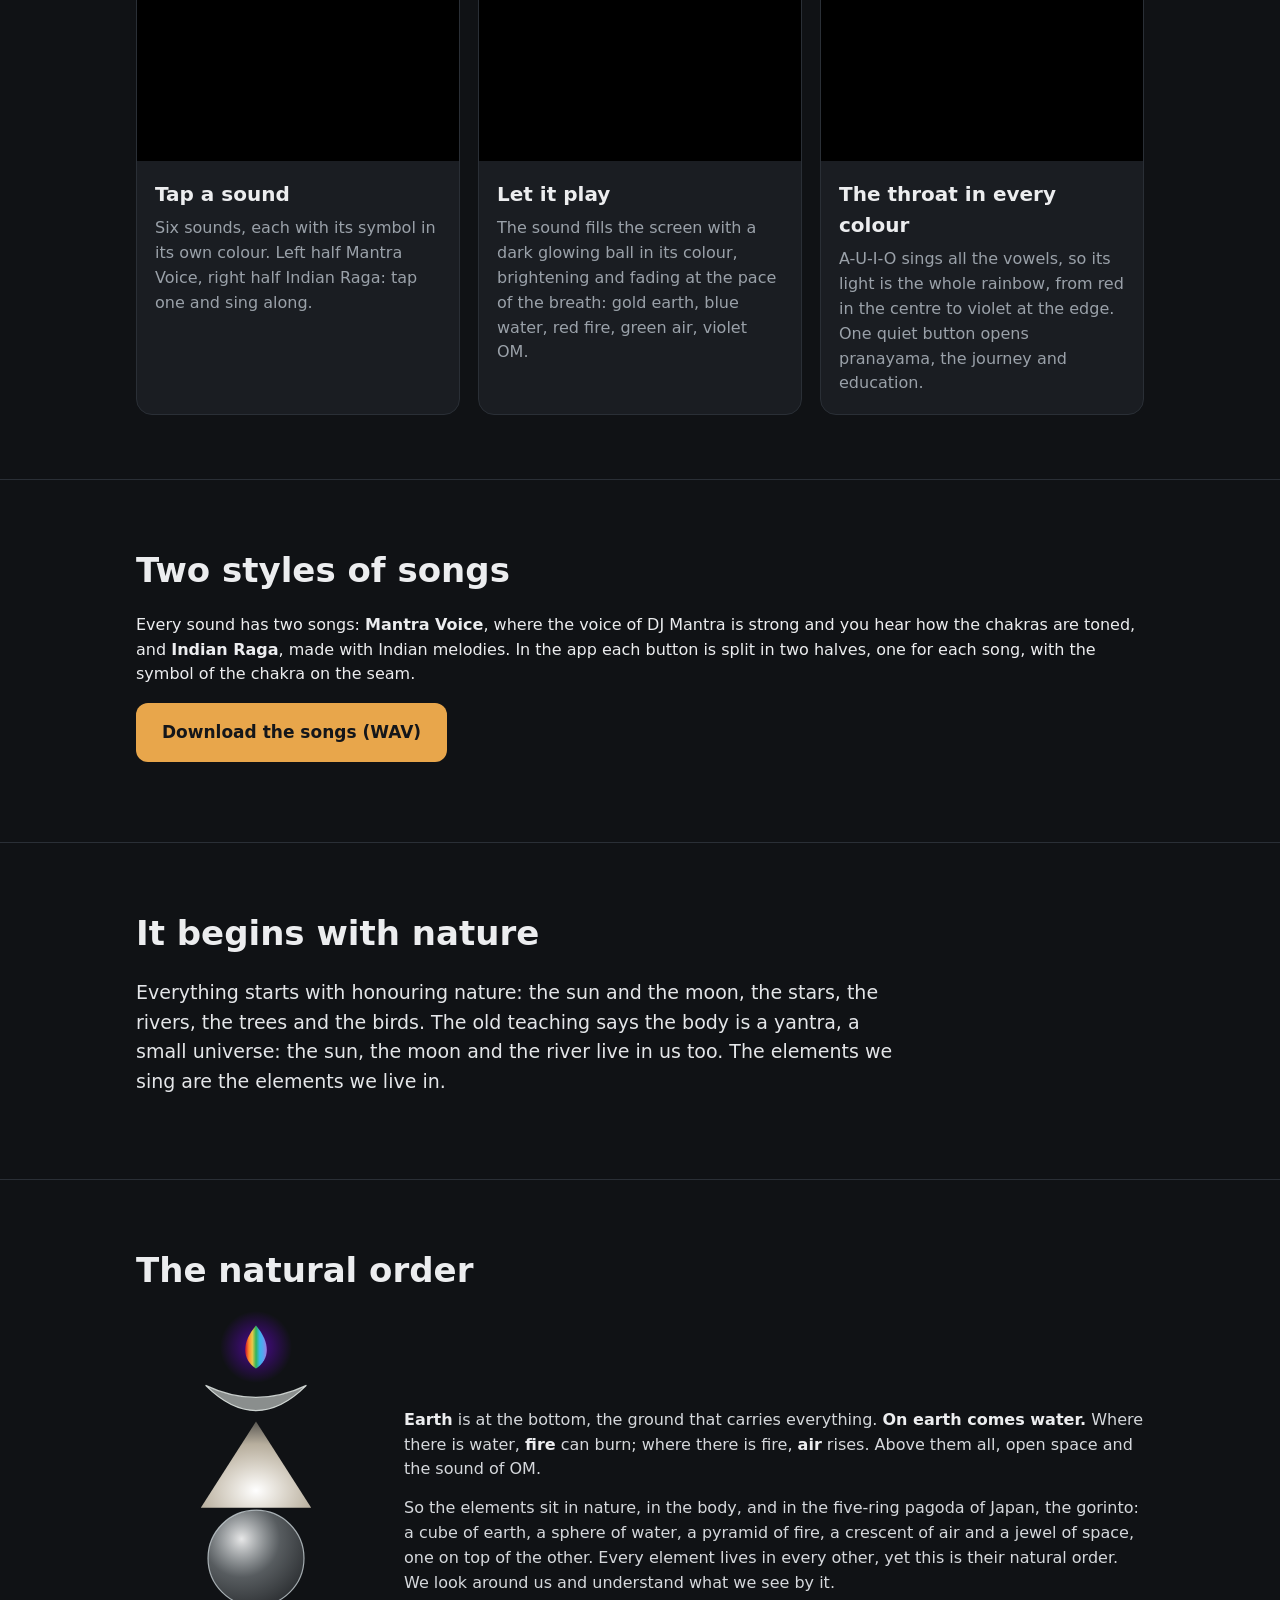
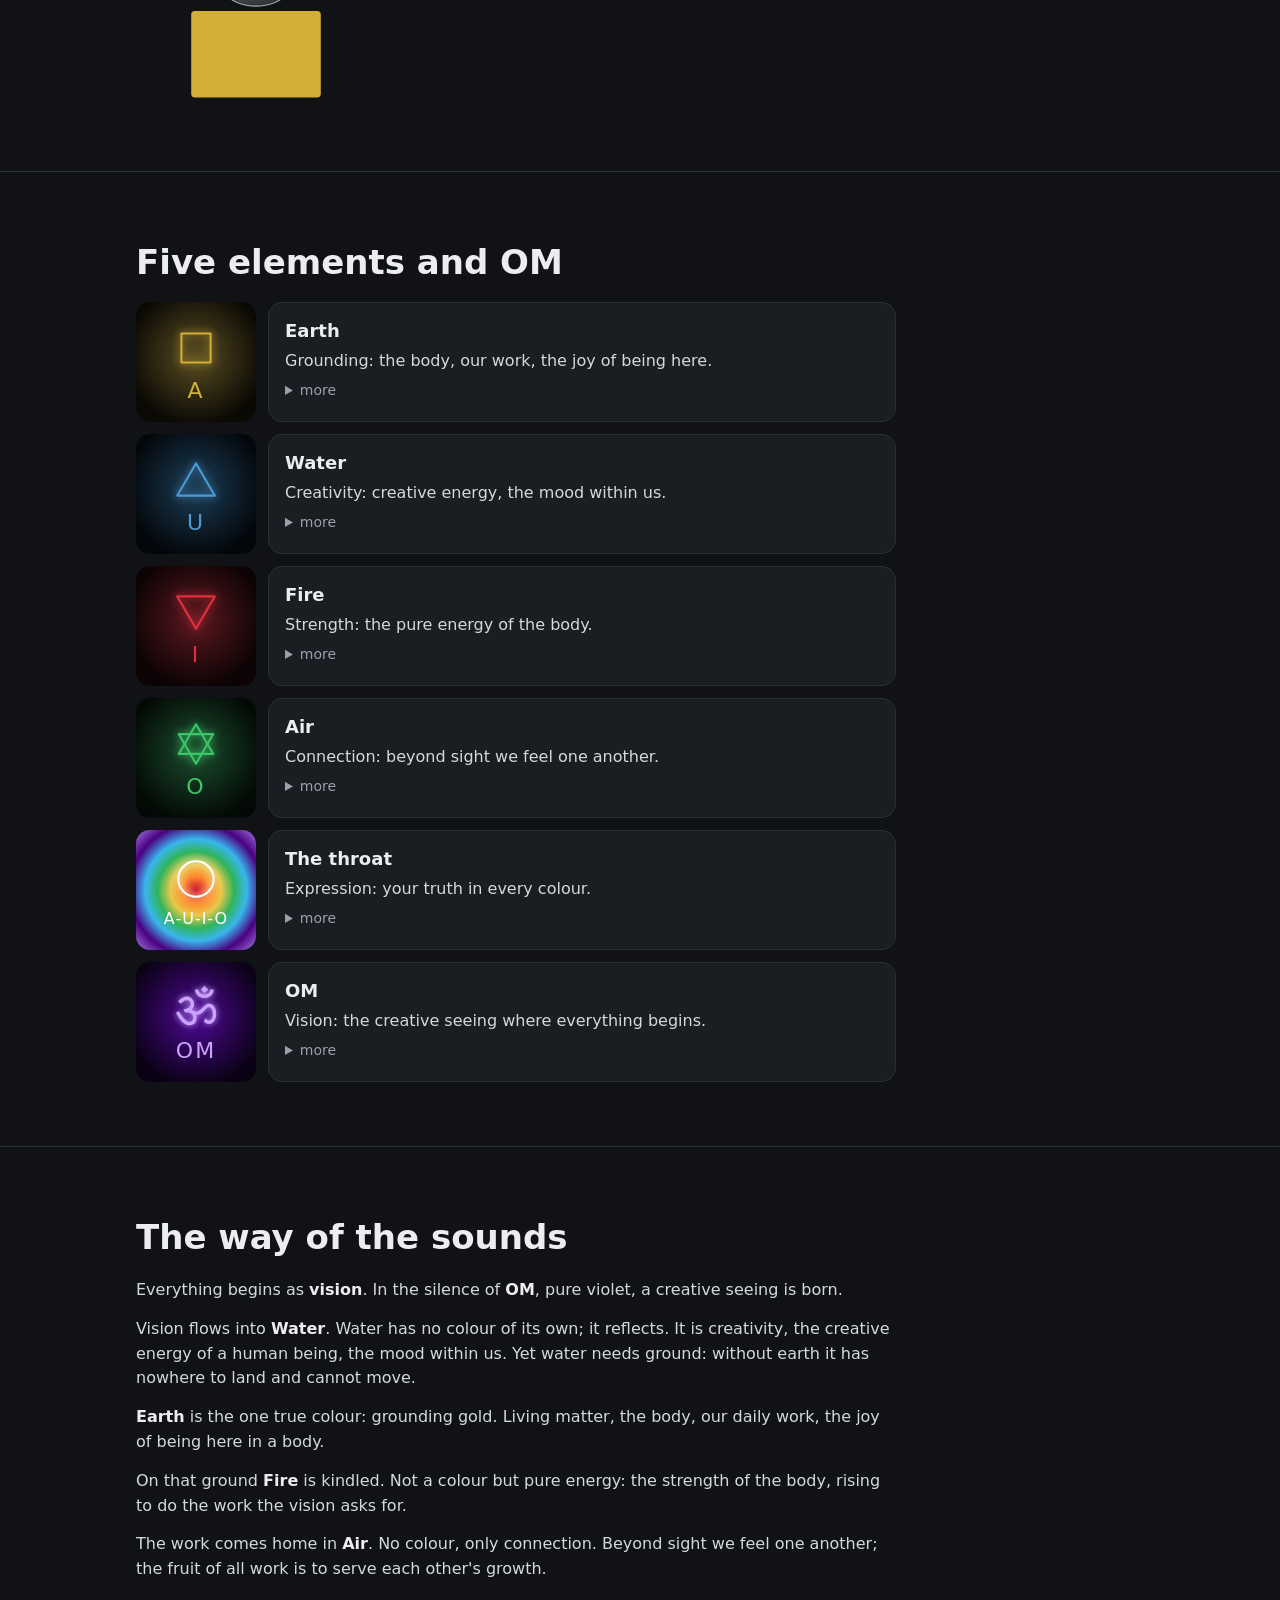
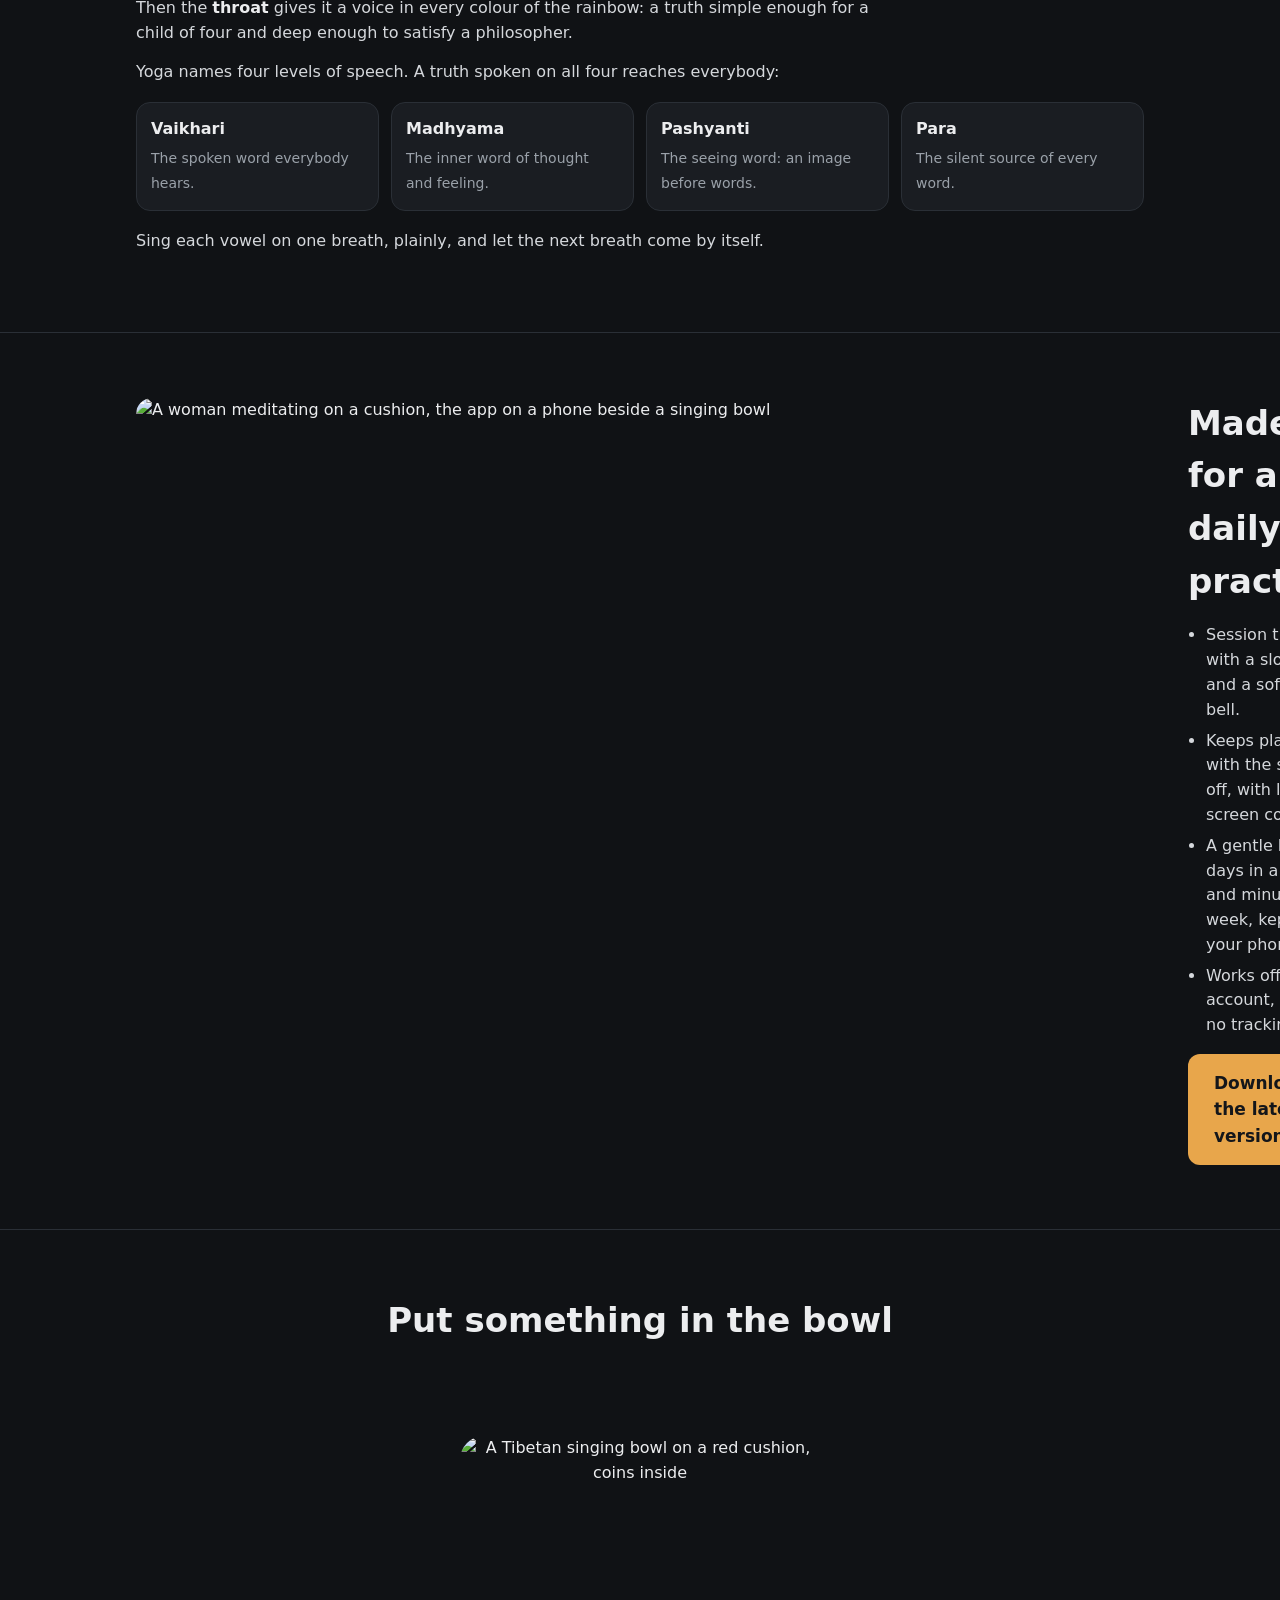
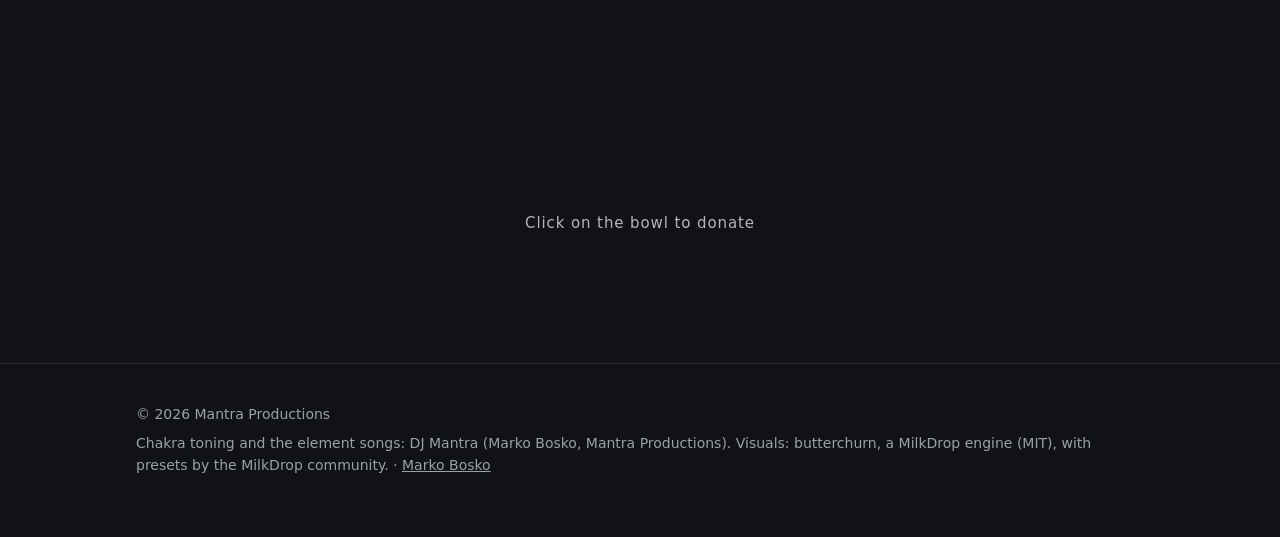
==== commit 80d2951a: "Site: room pictures 16:9 in two columns, screenshots shown whole (both column titles) Co-Authored-By" ====
--- a/site/index.html
+++ b/site/index.html
@@ -67,7 +67,9 @@
 .card img{aspect-ratio:3/4;width:100%;object-fit:cover;object-position:top}
 .card .txt{padding:18px}
 .gear{padding-left:20px}.gear li{margin:8px 0}.gear a{color:var(--amber)}
-.wide .card img{aspect-ratio:16/9;object-position:center}
+.wide{grid-template-columns:repeat(auto-fit,minmax(340px,1fr))}
+.wide .card img{aspect-ratio:16/9;height:auto;object-position:center}
+.shots .card img{aspect-ratio:1/2;height:auto;object-fit:contain;background:#000}
 .card h3{margin:0 0 6px;font-size:20px}
 .card p{margin:0;color:var(--dim)}
 .el{display:grid;grid-template-columns:repeat(auto-fit,minmax(170px,1fr));gap:12px}
@@ -168,7 +170,7 @@
     </g>
   </svg>
   <h2 style="text-align:center"><span lang="en">One white light, every colour</span><span lang="hr">Jedno bijelo svjetlo, sve boje</span></h2>
-  <div class="grid">
+  <div class="grid shots">
     <div class="card"><picture><source srcset="/img/start.webp" type="image/webp"><img src="/img/start.jpg" alt="The first screen: two columns, Mantra Voice and Indian Raga, six sounds with their symbols in colour" width="600" height="1193" loading="lazy" decoding="async"></picture><div class="txt"><h3><span lang="en">Tap a sound</span><span lang="hr">Dodirni zvuk</span></h3><p><span lang="en">Six sounds, each with its symbol in its own colour. Left half Mantra Voice, right half Indian Raga: tap one and sing along.</span><span lang="hr">Šest zvukova, svaki sa svojim simbolom u svojoj boji. Lijeva polovica Mantra Voice, desna Indian Raga: dodirni jednu i pjevaj.</span></p></div></div>
     <div class="card"><picture><source srcset="/img/playing.webp" type="image/webp"><img src="/img/playing.jpg" alt="Earth playing: a dark glowing gold ball that breathes slowly" width="600" height="1216" loading="lazy" decoding="async"></picture><div class="txt"><h3><span lang="en">Let it play</span><span lang="hr">Pusti da svira</span></h3><p><span lang="en">The sound fills the screen with a dark glowing ball in its colour, brightening and fading at the pace of the breath: gold earth, blue water, red fire, green air, violet OM.</span><span lang="hr">Zvuk ispuni ekran tamnom svjetlećom kuglom u svojoj boji, koja se pali i gasi u ritmu daha: zlatna zemlja, plava voda, crvena vatra, zeleni zrak, ljubičasti OM.</span></p></div></div>
     <div class="card"><picture><source srcset="/img/rainbow.webp" type="image/webp"><img src="/img/rainbow.jpg" alt="A-U-I-O playing: a radial rainbow, red in the centre, violet at the edge" width="600" height="1216" loading="lazy" decoding="async"></picture><div class="txt"><h3><span lang="en">The throat in every colour</span><span lang="hr">Grlo u svim bojama</span></h3><p><span lang="en">A-U-I-O sings all the vowels, so its light is the whole rainbow, from red in the centre to violet at the edge. One quiet button opens pranayama, the journey and education.</span><span lang="hr">A-U-I-O pjeva sve vokale, pa je njegovo svjetlo cijela duga, od crvene u sredini do ljubičaste na rubu. Jedan tihi gumb otvara pranayamu, putovanje i učenje.</span></p></div></div>
